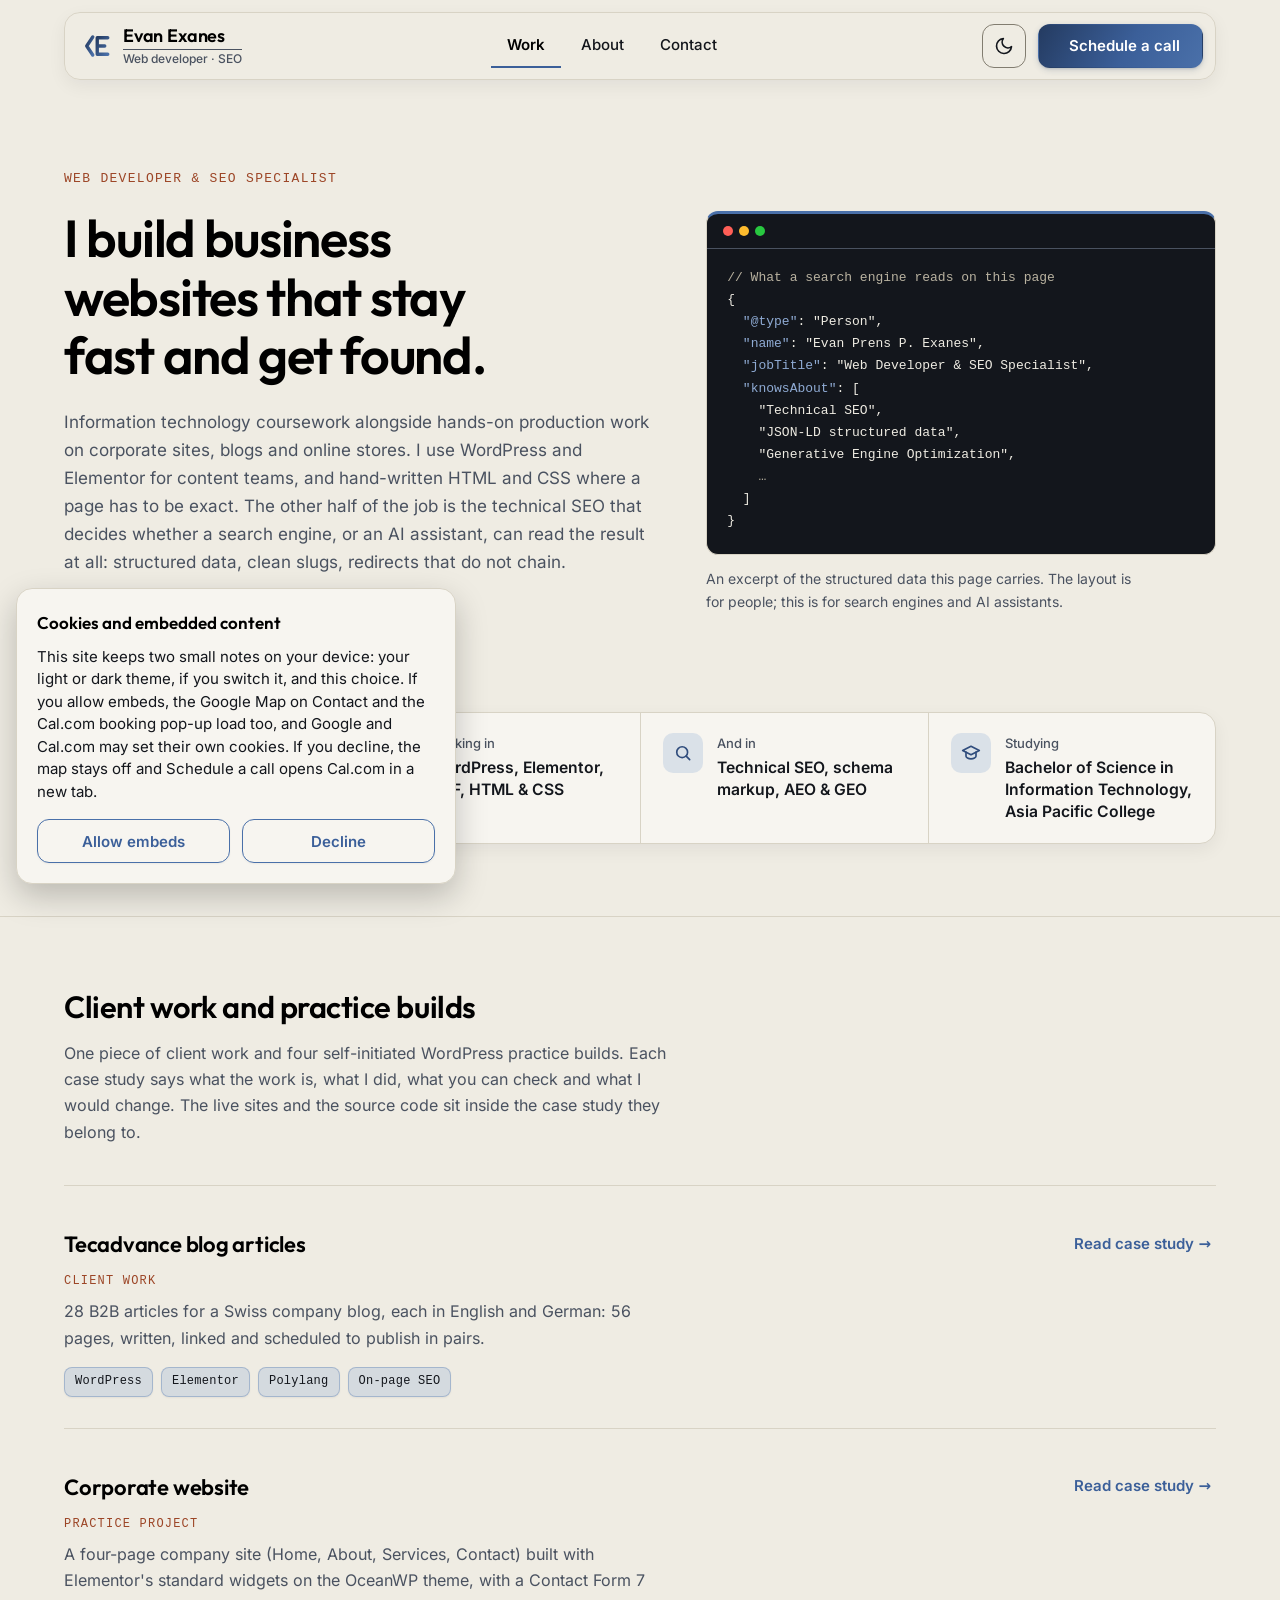
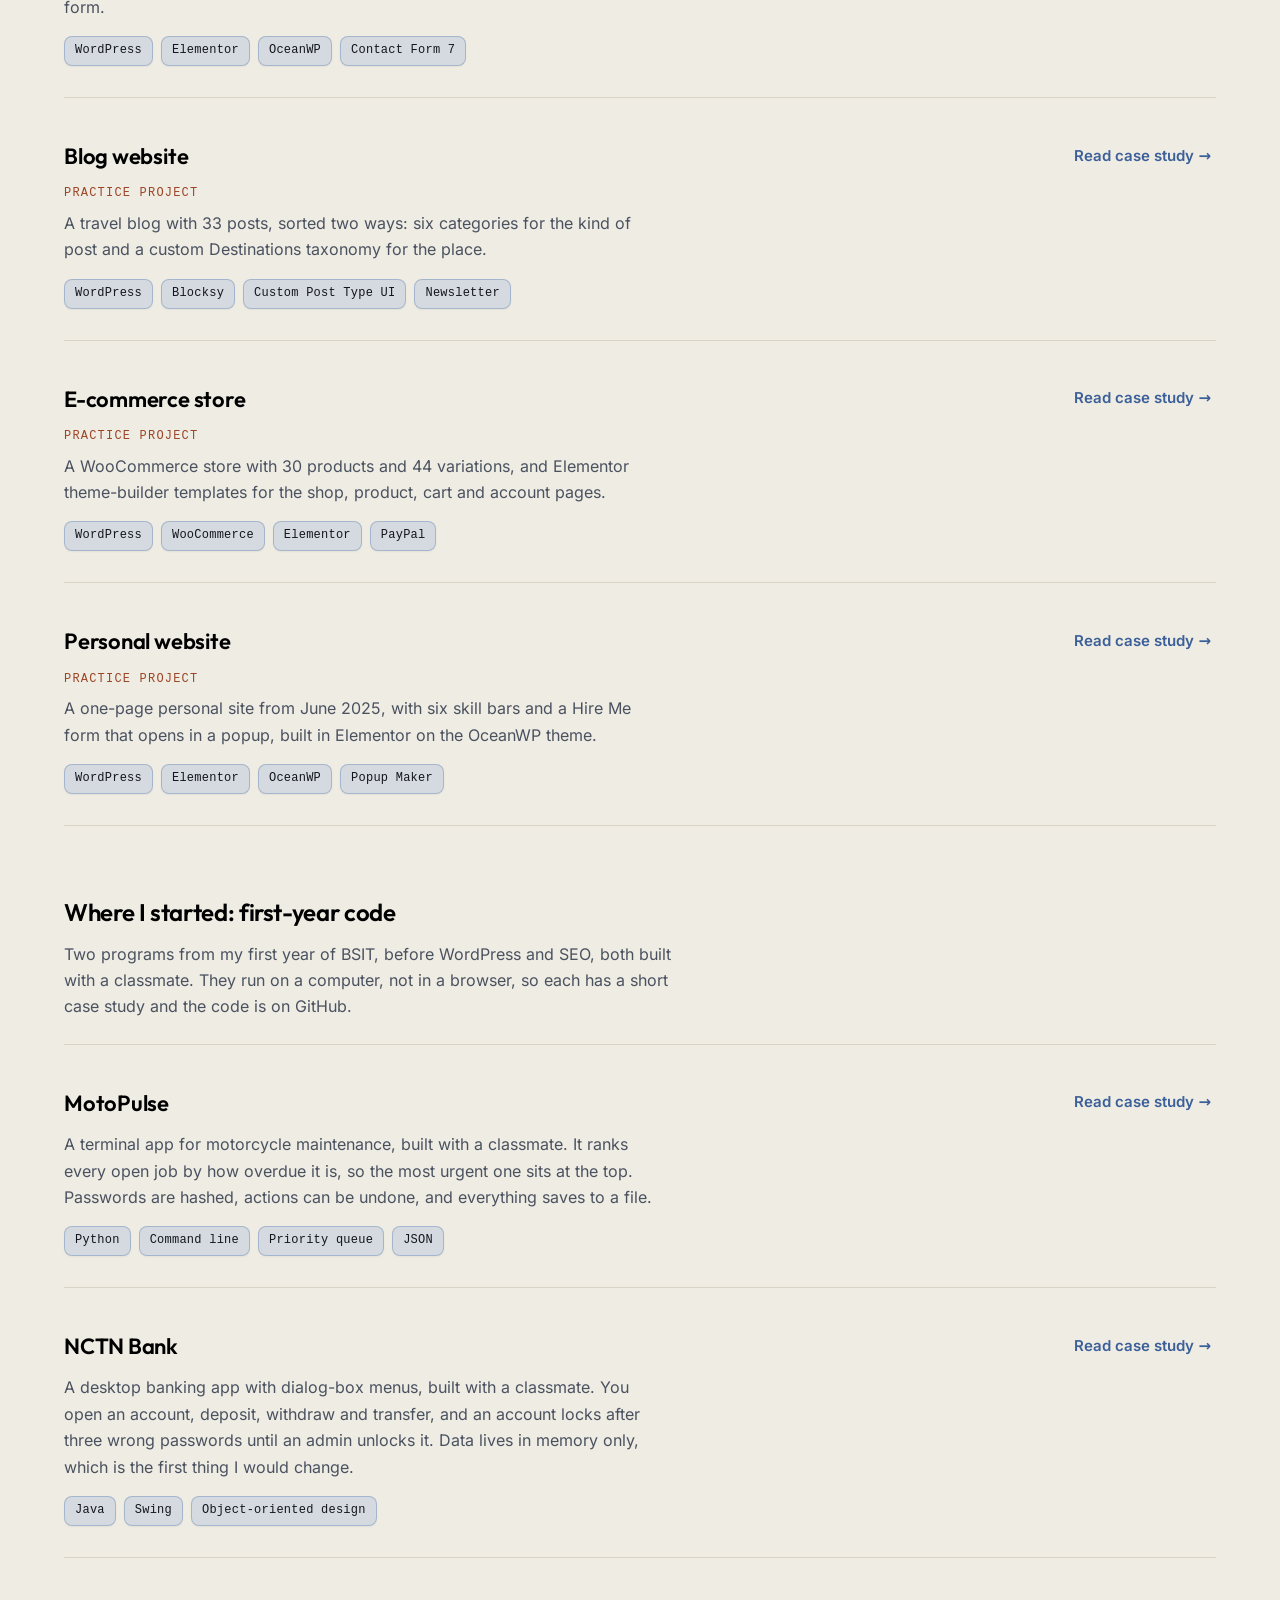
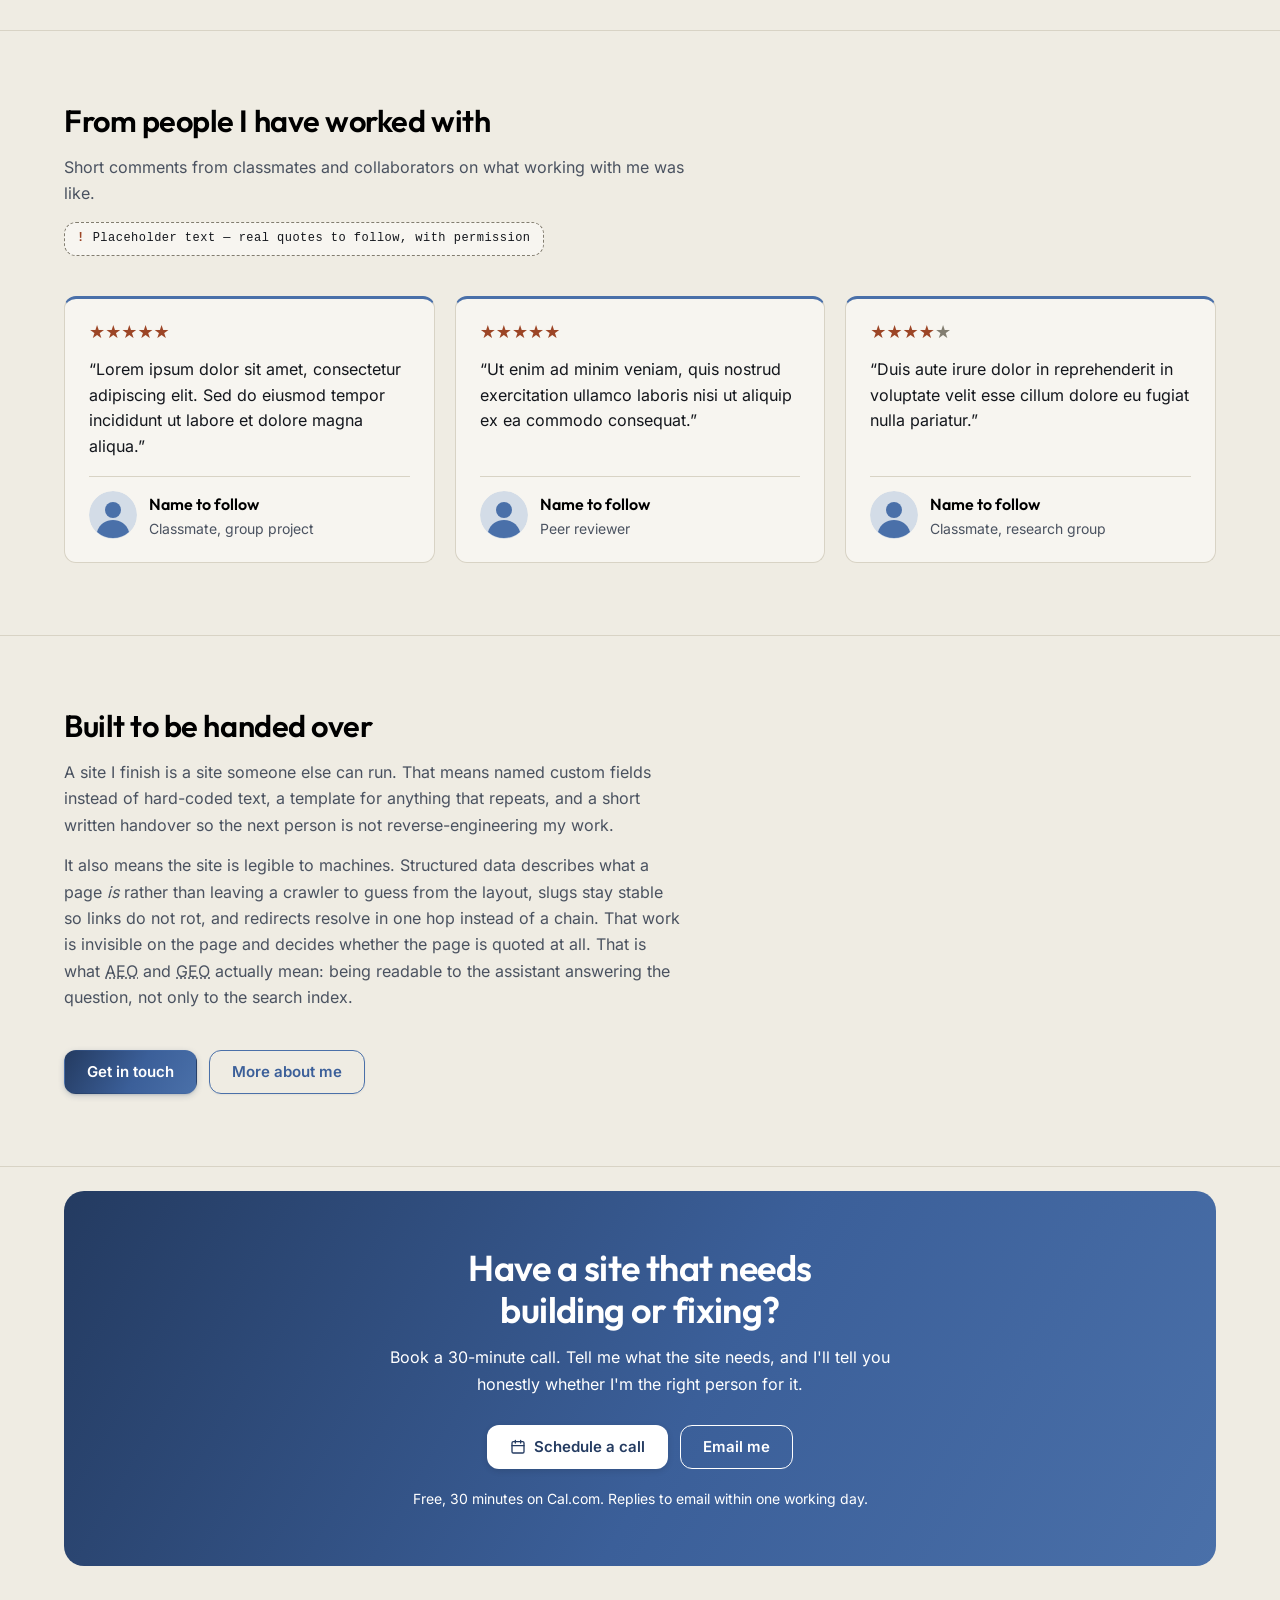
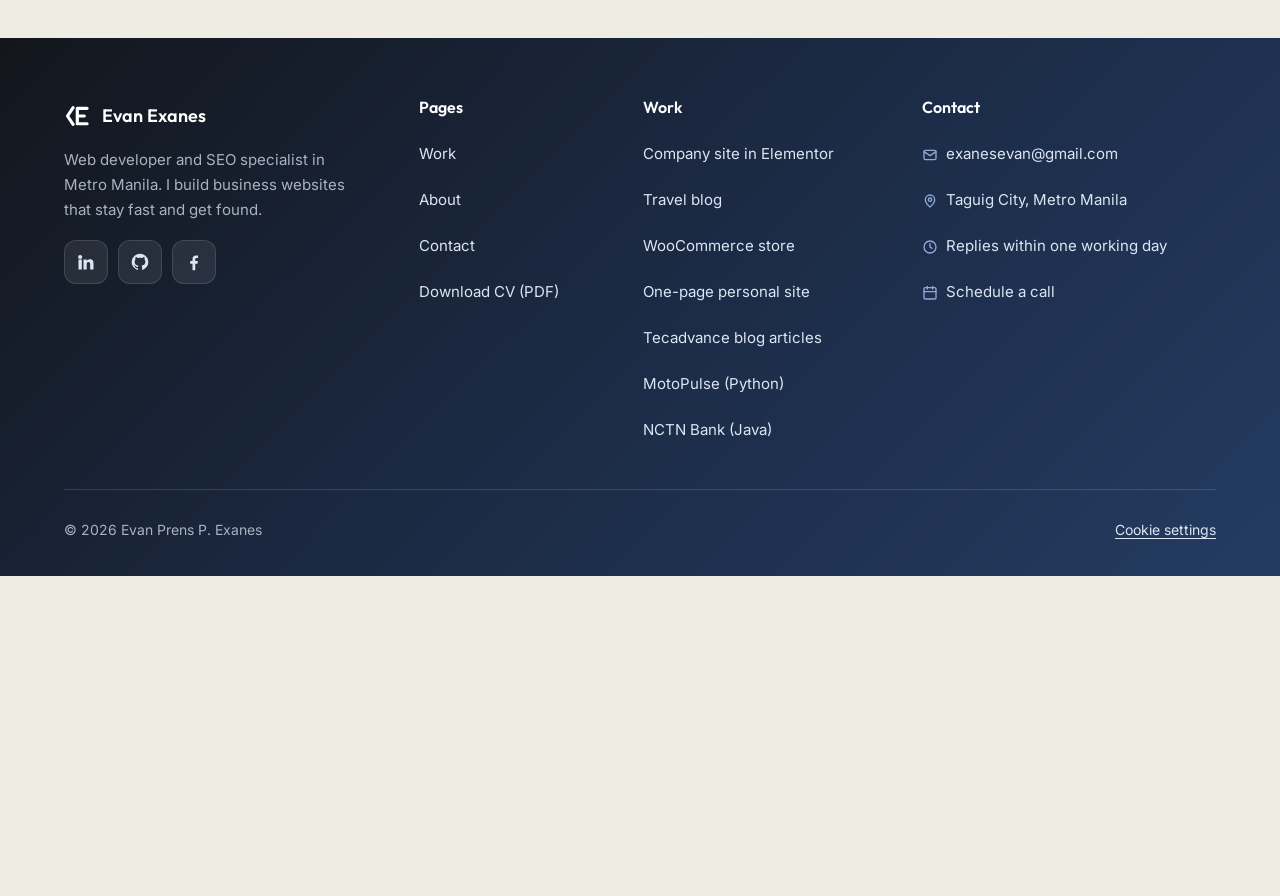
==== index.html @ bbf860ad "Add MotoPulse and NCTN Bank case studies, back-to-top button, 2-1 phone footer" ====
<!DOCTYPE html>
<html lang="en">
<head>
<meta charset="UTF-8">
<meta name="viewport" content="width=device-width, initial-scale=1.0">
<title>Evan Exanes — Web Developer &amp; SEO Specialist</title>
<meta name="description" content="Portfolio of Evan Prens P. Exanes. Business websites built to load fast, read clearly and keep working after launch — and structured so search engines and AI assistants can read them.">
<link rel="canonical" href="https://evanexanes.github.io/">
<meta property="og:type" content="website">
<meta property="og:site_name" content="Evan Exanes">
<meta property="og:title" content="Evan Exanes — Web Developer &amp; SEO Specialist">
<meta property="og:description" content="Portfolio of Evan Prens P. Exanes. Business websites built to load fast, read clearly and keep working after launch — and structured so search engines and AI assistants can read them.">
<meta property="og:url" content="https://evanexanes.github.io/">
<meta property="og:locale" content="en_PH">
<meta name="twitter:card" content="summary">
<meta name="google-site-verification" content="V8Ij0IRw4OIReeMF7ARoFBfzGRkun07FTJAzCcN3qXA">
<link rel="preload" href="assets/fonts/inter-latin.woff2" as="font" type="font/woff2" crossorigin>
<link rel="preload" href="assets/fonts/outfit-latin.woff2" as="font" type="font/woff2" crossorigin>
<link rel="stylesheet" href="styles.css">
<link rel="icon" href="assets/favicon.svg" type="image/svg+xml">
<!-- Theme before first paint, so a dark-theme visitor never sees a light flash.
     Order: stored choice, then ?theme=dark|light (used to capture frames),
     then the system preference. Storage can throw (private mode) — ignored. -->
<script>
(function () {
  var t = null;
  try { t = localStorage.getItem('theme'); } catch (e) {}
  var q = /[?&]theme=(dark|light)\b/.exec(location.search);
  if (q) { t = q[1]; }
  if (t !== 'dark' && t !== 'light') {
    t = window.matchMedia && matchMedia('(prefers-color-scheme: dark)').matches ? 'dark' : 'light';
  }
  document.documentElement.setAttribute('data-theme', t);
})();
</script>
<script type="application/ld+json">
{
  "@context": "https://schema.org",
  "@type": "WebSite",
  "name": "Evan Exanes",
  "alternateName": "Evan Prens P. Exanes",
  "url": "https://evanexanes.github.io/",
  "publisher": {
    "@id": "https://evanexanes.github.io/#person"
  }
}
</script>
</head>
<body>

<a class="skip-link" href="#main">Skip to main content</a>

<header class="site-header">
  <div class="container header-inner">
    <a class="wordmark" href="index.html" aria-label="Evan Exanes, Web developer · SEO — home">
      <svg class="logo-mark" viewBox="0 0 40 40" aria-hidden="true" focusable="false">
        <defs>
          <linearGradient id="logo-grad-light" x1="0" y1="0" x2="1" y2="1"><stop offset="0" stop-color="#243B61"/><stop offset="1" stop-color="#4A70A9"/></linearGradient>
          <linearGradient id="logo-grad-dark" x1="0" y1="0" x2="1" y2="1"><stop offset="0" stop-color="#8FABD4"/><stop offset="1" stop-color="#DCE6F3"/></linearGradient>
        </defs>
        <path d="M13 8 L5 20 L13 32"/><path d="M19 9h14M19 20h10M19 31h14M19 9v22"/>
      </svg>
      <span class="wordmark-text"><span class="wordmark-name">Evan Exanes</span><span class="wordmark-sub">Web developer · SEO</span></span>
    </a>

    <nav class="site-nav" aria-label="Main">
      <a href="index.html#work" aria-current="page">Work</a>
      <a href="06-about.html">About</a>
      <a href="07-contact.html">Contact</a>
    </nav>

    <div class="header-cta">
      <button class="theme-toggle" type="button" data-theme-toggle aria-pressed="false" aria-label="Dark theme">
        <svg class="icon-moon" viewBox="0 0 24 24" fill="none" stroke="currentColor" stroke-width="2" stroke-linecap="round" stroke-linejoin="round" aria-hidden="true" focusable="false"><path d="M21 12.8A9 9 0 1 1 11.2 3a7 7 0 0 0 9.8 9.8z"/></svg>
        <svg class="icon-sun" viewBox="0 0 24 24" fill="none" stroke="currentColor" stroke-width="2" stroke-linecap="round" stroke-linejoin="round" aria-hidden="true" focusable="false"><circle cx="12" cy="12" r="4"/><path d="M12 2v2M12 20v2M4.9 4.9l1.4 1.4M17.7 17.7l1.4 1.4M2 12h2M20 12h2M4.9 19.1l1.4-1.4M17.7 6.3l1.4-1.4"/></svg>
      </button>
      <a class="btn btn-primary" href="https://cal.com/evan-exanes/30min" target="_blank" rel="noopener noreferrer" data-cal-link="evan-exanes/30min" data-cal-namespace="30min" data-cal-config='{"layout":"month_view"}'><svg viewBox="0 0 24 24" fill="none" stroke="currentColor" stroke-width="2" stroke-linecap="round" stroke-linejoin="round" aria-hidden="true" focusable="false"><rect x="3" y="4" width="18" height="17" rx="2"/><path d="M16 2v4M8 2v4M3 10h18"/></svg>Schedule a call<span class="visually-hidden"> (opens a booking calendar in a pop-up or a new tab)</span></a>
    </div>

    <button class="nav-toggle" id="nav-toggle" type="button" aria-expanded="false" aria-controls="site-drawer" aria-label="Open menu">
      <span class="bar"></span><span class="bar"></span><span class="bar"></span>
    </button>
  </div>
</header>
<div class="drawer-shade" id="drawer-shade" hidden></div>
<div class="site-drawer" id="site-drawer" role="dialog" aria-modal="true" aria-label="Menu" hidden>
  <div class="drawer-top">
    <a class="wordmark drawer-wordmark" href="index.html" aria-label="Evan Exanes, Web developer · SEO — home"><svg class="logo-mark" viewBox="0 0 40 40" aria-hidden="true" focusable="false"><path d="M13 8 L5 20 L13 32"/><path d="M19 9h14M19 20h10M19 31h14M19 9v22"/></svg><span class="wordmark-text"><span class="wordmark-name">Evan Exanes</span><span class="wordmark-sub">Web developer · SEO</span></span></a>
    <button class="drawer-close" type="button" aria-label="Close menu" data-drawer-close><svg viewBox="0 0 24 24" fill="none" stroke="currentColor" stroke-width="2" stroke-linecap="round" aria-hidden="true" focusable="false"><path d="M6 6l12 12M18 6L6 18"/></svg></button>
  </div>
  <nav class="drawer-nav" aria-label="Main">
    <a href="index.html#work" aria-current="page">Work</a>
    <a href="06-about.html">About</a>
    <a href="07-contact.html">Contact</a>
  </nav>
  <div class="drawer-actions">
    <a class="btn btn-light" href="https://cal.com/evan-exanes/30min" target="_blank" rel="noopener noreferrer" data-cal-link="evan-exanes/30min" data-cal-namespace="30min" data-cal-config='{"layout":"month_view"}'><svg viewBox="0 0 24 24" fill="none" stroke="currentColor" stroke-width="2" stroke-linecap="round" stroke-linejoin="round" aria-hidden="true" focusable="false"><rect x="3" y="4" width="18" height="17" rx="2"/><path d="M16 2v4M8 2v4M3 10h18"/></svg>Schedule a call<span class="visually-hidden"> (opens a booking calendar in a pop-up or a new tab)</span></a>
    <a class="btn btn-outline-light" href="assets/Evan_Exanes_CV.pdf" download="Evan_Exanes_CV.pdf"><svg viewBox="0 0 24 24" fill="none" stroke="currentColor" stroke-width="2" stroke-linecap="round" stroke-linejoin="round" aria-hidden="true" focusable="false"><path d="M12 4v11M7 10l5 5 5-5M5 20h14"/></svg>Download CV (PDF)</a>
  </div>
  <button class="drawer-theme" type="button" data-theme-toggle aria-pressed="false"><span>Dark theme</span><span class="drawer-switch" aria-hidden="true"></span></button>
</div>
<!-- /site-drawer -->

<main id="main">

  <section class="hero">
    <div class="container">
      <div class="hero-grid">
      <div class="hero-copy">
      <p class="hero-role">Web developer &amp; SEO specialist</p>

      <!-- IA v2: "Opens with a one-line intro." -->
      <h1 class="hero-intro">I build business websites that stay fast and get found.</h1>

      <p class="hero-support">
        Information technology coursework alongside hands-on production work on corporate
        sites, blogs and online stores. I use WordPress and Elementor for content teams, and
        hand-written HTML and CSS where a page has to be exact. The other half of the job is
        the technical SEO that decides whether a search engine, or an AI assistant, can read
        the result at all: structured data, clean slugs, redirects that do not chain.
      </p>

      <div class="hero-actions">
        <a class="btn btn-primary" href="assets/Evan_Exanes_CV.pdf" download="Evan_Exanes_CV.pdf">Download CV (PDF)</a>
        <a class="btn btn-secondary" href="#work">See the work</a>
      </div>
      </div>

      <!-- Wednesday revision R1: the right half of the hero at 1280 px was empty.
           It now carries the proof of the second half of the one-line intro
           ("and get found"): an excerpt of the Person JSON-LD this page really
           ships, copied from the script block at the foot of this file. Not a
           chart box — it is evidence inside the Home intro, not a new branch. -->
      <figure class="hero-proof">
        <div class="code-window">
          <div class="code-bar" aria-hidden="true"><span></span><span></span><span></span></div>
          <pre><code><span class="c">// What a search engine reads on this page</span>
{
  <span class="k">"@type"</span>: <span class="v">"Person"</span>,
  <span class="k">"name"</span>: <span class="v">"Evan Prens P. Exanes"</span>,
  <span class="k">"jobTitle"</span>: <span class="v">"Web Developer &amp; SEO Specialist"</span>,
  <span class="k">"knowsAbout"</span>: [
    <span class="v">"Technical SEO"</span>,
    <span class="v">"JSON-LD structured data"</span>,
    <span class="v">"Generative Engine Optimization"</span>,
    <span class="c">…</span>
  ]
}</code></pre>
        </div>
        <figcaption>An excerpt of the structured data this page carries. The layout is for people; this is for search engines and AI assistants.</figcaption>
      </figure>
      </div>

      <dl class="hero-meta">
        <div>
          <dt>Based in</dt>
          <dd>Metro Manila, Philippines</dd>
        </div>
        <div>
          <dt>Working in</dt>
          <dd>WordPress, Elementor, ACF, HTML &amp; CSS</dd>
        </div>
        <div>
          <dt>And in</dt>
          <dd>Technical SEO, schema markup, AEO &amp; GEO</dd>
        </div>
        <div>
          <dt>Studying</dt>
          <dd>Bachelor of Science in Information Technology, Asia Pacific College</dd>
        </div>
      </dl>
    </div>
  </section>

  <!-- ==================================================================
       IA v2 — WORK branch. Three case studies, strongest project first.
       Live-site and code links are deliberately NOT on these rows: peer
       revision 2 moved them inside each case study so every project has
       exactly one home.
       ================================================================== -->
  <section class="section" id="work">
    <div class="container">
      <div class="section-head">
        <h2 class="section-title">Client work and practice builds</h2>
        <p class="section-lede">
          One piece of client work and four self-initiated WordPress practice builds. Each
          case study says what the work is, what I did, what you can check and what I would
          change. The live sites and the source code sit inside the case study they belong to.
        </p>
      </div>

      <div class="work-list">

        <article class="work-item">
          <div>
            <h3 class="work-title"><a href="08-case-study-tecadvance-blog.html">Tecadvance blog articles</a></h3>
            <p class="work-tag">Client work</p>
            <p class="work-summary">
              28 B2B articles for a Swiss company blog, each in English and German: 56 pages,
              written, linked and scheduled to publish in pairs.
            </p>
            <ul class="stack">
              <li>WordPress</li><li>Elementor</li><li>Polylang</li><li>On-page SEO</li>
            </ul>
          </div>
          <p class="work-action"><a class="btn btn-ghost" href="08-case-study-tecadvance-blog.html">Read case study →</a></p>
        </article>

        <article class="work-item">
          <div>
            <h3 class="work-title"><a href="02-case-study-corporate.html">Corporate website</a></h3>
            <p class="work-tag">Practice project</p>
            <p class="work-summary">
              A four-page company site (Home, About, Services, Contact) built with
              Elementor's standard widgets on the OceanWP theme, with a Contact Form 7 form.
            </p>
            <ul class="stack">
              <li>WordPress</li><li>Elementor</li><li>OceanWP</li><li>Contact Form 7</li>
            </ul>
          </div>
          <p class="work-action"><a class="btn btn-ghost" href="02-case-study-corporate.html">Read case study →</a></p>
        </article>

        <article class="work-item">
          <div>
            <h3 class="work-title"><a href="03-case-study-blog.html">Blog website</a></h3>
            <p class="work-tag">Practice project</p>
            <p class="work-summary">
              A travel blog with 33 posts, sorted two ways: six categories for the kind of
              post and a custom Destinations taxonomy for the place.
            </p>
            <ul class="stack">
              <li>WordPress</li><li>Blocksy</li><li>Custom Post Type UI</li><li>Newsletter</li>
            </ul>
          </div>
          <p class="work-action"><a class="btn btn-ghost" href="03-case-study-blog.html">Read case study →</a></p>
        </article>

        <article class="work-item">
          <div>
            <h3 class="work-title"><a href="04-case-study-ecommerce.html">E-commerce store</a></h3>
            <p class="work-tag">Practice project</p>
            <p class="work-summary">
              A WooCommerce store with 30 products and 44 variations, and Elementor
              theme-builder templates for the shop, product, cart and account pages.
            </p>
            <ul class="stack">
              <li>WordPress</li><li>WooCommerce</li><li>Elementor</li><li>PayPal</li>
            </ul>
          </div>
          <p class="work-action"><a class="btn btn-ghost" href="04-case-study-ecommerce.html">Read case study →</a></p>
        </article>

        <article class="work-item">
          <div>
            <h3 class="work-title"><a href="05-case-study-personal.html">Personal website</a></h3>
            <p class="work-tag">Practice project</p>
            <p class="work-summary">
              A one-page personal site from June 2025, with six skill bars and a Hire Me form
              that opens in a popup, built in Elementor on the OceanWP theme.
            </p>
            <ul class="stack">
              <li>WordPress</li><li>Elementor</li><li>OceanWP</li><li>Popup Maker</li>
            </ul>
          </div>
          <p class="work-action"><a class="btn btn-ghost" href="05-case-study-personal.html">Read case study →</a></p>
        </article>

      </div>

      <!-- First-year code projects (Python, Java). Still the WORK branch of IA v2: a sub-block,
           not a menu item or a page. Source lives on GitHub; no live demo exists because both
           run in a console or a desktop window. -->
      <div class="section-head work-sub" id="first-year">
        <h3 class="section-title">Where I started: first-year code</h3>
        <p class="section-lede">
          Two programs from my first year of BSIT, before WordPress and SEO, both built with a
          classmate. They run on a computer, not in a browser, so each has a short case study
          and the code is on GitHub.
        </p>
      </div>

      <div class="work-list">

        <article class="work-item">
          <div>
            <h4 class="work-title"><a href="09-case-study-motopulse.html">MotoPulse</a></h4>
            <p class="work-summary work-summary--code">
              A terminal app for motorcycle maintenance, built with a classmate. It ranks every
              open job by how overdue it is, so the most urgent one sits at the top. Passwords
              are hashed, actions can be undone, and everything saves to a file.
            </p>
            <ul class="stack">
              <li>Python</li><li>Command line</li><li>Priority queue</li><li>JSON</li>
            </ul>
          </div>
          <p class="work-action"><a class="btn btn-ghost" href="09-case-study-motopulse.html">Read case study →</a></p>
        </article>

        <article class="work-item">
          <div>
            <h4 class="work-title"><a href="10-case-study-nctn-bank.html">NCTN Bank</a></h4>
            <p class="work-summary work-summary--code">
              A desktop banking app with dialog-box menus, built with a classmate. You open an
              account, deposit, withdraw and transfer, and an account locks after three wrong
              passwords until an admin unlocks it. Data lives in memory only, which is the first
              thing I would change.
            </p>
            <ul class="stack">
              <li>Java</li><li>Swing</li><li>Object-oriented design</li>
            </ul>
          </div>
          <p class="work-action"><a class="btn btn-ghost" href="10-case-study-nctn-bank.html">Read case study →</a></p>
        </article>

      </div>
    </div>
  </section>

  <!-- "What people say": three placeholder cards (lorem ipsum, labelled on the page).
       A section of Home, not a fourth branch: IA v2 still has three menu items at depth 2.
       No Review or AggregateRating JSON-LD: there is no rating to claim.
       Photos: swap each .quote-avatar src (and give it a real alt) when permissioned
       photos arrive. -->
  <section class="section" id="testimonials" aria-labelledby="testimonials-title">
    <div class="container">
      <div class="section-head">
        <h2 class="section-title" id="testimonials-title">From people I have worked with</h2>
        <p class="section-lede">
          Short comments from classmates and collaborators on what working with me was like.
        </p>
        <p class="placeholder-note">Placeholder text — real quotes to follow, with permission</p>
      </div>

      <div class="quote-grid">
        <figure class="quote-card">
          <p class="stars" role="img" aria-label="Rated 5 out of 5"><span aria-hidden="true">★★★★★</span></p>
          <blockquote>
            <p>Lorem ipsum dolor sit amet, consectetur adipiscing elit. Sed do eiusmod tempor incididunt ut labore et dolore magna aliqua.</p>
          </blockquote>
          <figcaption>
            <img class="quote-avatar" src="assets/avatar-placeholder.svg" alt="" width="48" height="48">
            <span class="quote-who">
              <span class="quote-name">Name to follow</span>
              <span class="quote-role">Classmate, group project</span>
            </span>
          </figcaption>
        </figure>

        <figure class="quote-card">
          <p class="stars" role="img" aria-label="Rated 5 out of 5"><span aria-hidden="true">★★★★★</span></p>
          <blockquote>
            <p>Ut enim ad minim veniam, quis nostrud exercitation ullamco laboris nisi ut aliquip ex ea commodo consequat.</p>
          </blockquote>
          <figcaption>
            <img class="quote-avatar" src="assets/avatar-placeholder.svg" alt="" width="48" height="48">
            <span class="quote-who">
              <span class="quote-name">Name to follow</span>
              <span class="quote-role">Peer reviewer</span>
            </span>
          </figcaption>
        </figure>

        <figure class="quote-card">
          <p class="stars" role="img" aria-label="Rated 4 out of 5"><span aria-hidden="true">★★★★<span class="off">★</span></span></p>
          <blockquote>
            <p>Duis aute irure dolor in reprehenderit in voluptate velit esse cillum dolore eu fugiat nulla pariatur.</p>
          </blockquote>
          <figcaption>
            <img class="quote-avatar" src="assets/avatar-placeholder.svg" alt="" width="48" height="48">
            <span class="quote-who">
              <span class="quote-name">Name to follow</span>
              <span class="quote-role">Classmate, research group</span>
            </span>
          </figcaption>
        </figure>
      </div>
    </div>
  </section>

  <section class="section">
    <div class="container">
      <div class="section-head">
        <h2 class="section-title">Built to be handed over</h2>
        <p class="section-lede">
          A site I finish is a site someone else can run. That means named custom fields
          instead of hard-coded text, a template for anything that repeats, and a short
          written handover so the next person is not reverse-engineering my work.
        </p>
        <p class="section-lede">
          It also means the site is legible to machines. Structured data describes what a page
          <em>is</em> rather than leaving a crawler to guess from the layout, slugs stay stable
          so links do not rot, and redirects resolve in one hop instead of a chain. That work is
          invisible on the page and decides whether the page is quoted at all. That is what
          <abbr title="Answer Engine Optimization">AEO</abbr> and
          <abbr title="Generative Engine Optimization">GEO</abbr> actually mean: being readable
          to the assistant answering the question, not only to the search index.
        </p>
      </div>
      <p class="hero-actions">
        <a class="btn btn-primary" href="07-contact.html">Get in touch</a>
        <a class="btn btn-secondary" href="06-about.html">More about me</a>
      </p>
    </div>
  </section>


  <section class="closing-cta" aria-labelledby="closing-cta-title">
    <div class="container">
      <div class="cta-card">
        <h2 class="cta-title" id="closing-cta-title">Have a site that needs building or fixing?</h2>
        <p class="cta-body">Book a 30-minute call. Tell me what the site needs, and I'll tell you honestly whether I'm the right person for it.</p>
        <div class="cta-actions">
          <a class="btn btn-light" href="https://cal.com/evan-exanes/30min" target="_blank" rel="noopener noreferrer" data-cal-link="evan-exanes/30min" data-cal-namespace="30min" data-cal-config='{"layout":"month_view"}'><svg viewBox="0 0 24 24" fill="none" stroke="currentColor" stroke-width="2" stroke-linecap="round" stroke-linejoin="round" aria-hidden="true" focusable="false"><rect x="3" y="4" width="18" height="17" rx="2"/><path d="M16 2v4M8 2v4M3 10h18"/></svg>Schedule a call<span class="visually-hidden"> (opens a booking calendar in a pop-up or a new tab)</span></a>
          <a class="btn btn-outline-light" href="mailto:exanesevan@gmail.com">Email me</a>
        </div>
        <p class="cta-fine">Free, 30 minutes on Cal.com. Replies to email within one working day.</p>
      </div>
    </div>
  </section>

</main>

<footer class="site-footer">
  <div class="container">
    <div class="footer-columns">
      <div class="footer-about">
        <a class="footer-brand" href="index.html" aria-label="Evan Exanes — home">
          <svg class="logo-mark" viewBox="0 0 40 40" aria-hidden="true" focusable="false"><path d="M13 8 L5 20 L13 32"/><path d="M19 9h14M19 20h10M19 31h14M19 9v22"/></svg>
          <span>Evan Exanes</span>
        </a>
        <p class="footer-blurb">Web developer and SEO specialist in Metro Manila. I build business websites that stay fast and get found.</p>
        <ul class="social-list" aria-label="Social profiles">
          <li><a class="social-link" href="https://www.linkedin.com/in/evan-prens-exanes-409434378/" target="_blank" rel="noopener noreferrer" aria-label="LinkedIn (opens in a new tab)" title="LinkedIn"><svg viewBox="0 0 24 24" aria-hidden="true" focusable="false"><path fill="currentColor" d="M4.98 3.5a2.5 2.5 0 1 1 0 5 2.5 2.5 0 0 1 0-5zM3 9h4v12H3zM9 9h3.8v1.7h.05c.53-1 1.83-2.05 3.77-2.05C20.6 8.65 21 11.2 21 14.5V21h-4v-5.8c0-1.4 0-3.2-1.95-3.2S12.8 13.5 12.8 15.1V21H9z"/></svg></a></li>
          <li><a class="social-link" href="https://github.com/evanexanes" target="_blank" rel="noopener noreferrer" aria-label="GitHub (opens in a new tab)" title="GitHub"><svg viewBox="0 0 24 24" aria-hidden="true" focusable="false"><path fill="currentColor" d="M12 2a10 10 0 0 0-3.16 19.49c.5.09.68-.22.68-.48v-1.7c-2.78.6-3.37-1.34-3.37-1.34-.45-1.16-1.1-1.47-1.1-1.47-.9-.62.07-.6.07-.6 1 .07 1.53 1.03 1.53 1.03.89 1.53 2.34 1.09 2.91.83.09-.65.35-1.09.63-1.34-2.22-.25-4.56-1.11-4.56-4.94 0-1.09.39-1.98 1.03-2.68-.1-.25-.45-1.27.1-2.64 0 0 .84-.27 2.75 1.02a9.5 9.5 0 0 1 5 0c1.91-1.29 2.75-1.02 2.75-1.02.55 1.37.2 2.39.1 2.64.64.7 1.03 1.59 1.03 2.68 0 3.84-2.34 4.69-4.57 4.93.36.31.68.92.68 1.85v2.74c0 .27.18.58.69.48A10 10 0 0 0 12 2z"/></svg></a></li>
          <li><a class="social-link" href="https://www.facebook.com/eekswiii" target="_blank" rel="noopener noreferrer" aria-label="Facebook (opens in a new tab)" title="Facebook"><svg viewBox="0 0 24 24" aria-hidden="true" focusable="false"><path fill="currentColor" d="M13.5 22v-8h2.7l.4-3.2h-3.1V8.8c0-.9.3-1.5 1.6-1.5h1.7V4.4c-.3 0-1.3-.1-2.5-.1-2.5 0-4.1 1.5-4.1 4.2v2.3H7.4V14h2.8v8z"/></svg></a></li>
        </ul>
      </div>
      <nav class="footer-nav-lists" aria-label="Footer">
        <div>
          <h2 class="footer-heading">Pages</h2>
          <ul class="footer-links">
            <li><a href="index.html#work">Work</a></li>
            <li><a href="06-about.html">About</a></li>
            <li><a href="07-contact.html">Contact</a></li>
            <li><a href="assets/Evan_Exanes_CV.pdf" download="Evan_Exanes_CV.pdf">Download CV (PDF)</a></li>
          </ul>
        </div>
        <div>
          <h2 class="footer-heading">Work</h2>
          <ul class="footer-links" data-footer-work>
            <li><a href="02-case-study-corporate.html">Company site in Elementor</a></li>
            <li><a href="03-case-study-blog.html">Travel blog</a></li>
            <li><a href="04-case-study-ecommerce.html">WooCommerce store</a></li>
            <li><a href="05-case-study-personal.html">One-page personal site</a></li>
            <li><a href="08-case-study-tecadvance-blog.html">Tecadvance blog articles</a></li>
            <li><a href="09-case-study-motopulse.html">MotoPulse (Python)</a></li>
            <li><a href="10-case-study-nctn-bank.html">NCTN Bank (Java)</a></li>
          </ul>
        </div>
      </nav>
      <div>
        <h2 class="footer-heading">Contact</h2>
        <ul class="footer-links footer-contact">
          <li><a href="mailto:exanesevan@gmail.com"><svg viewBox="0 0 24 24" fill="none" stroke="currentColor" stroke-width="2" stroke-linecap="round" stroke-linejoin="round" aria-hidden="true" focusable="false"><rect x="3" y="5" width="18" height="14" rx="2"/><path d="M3 7l9 6 9-6"/></svg>exanesevan@gmail.com</a></li>
          <li><svg viewBox="0 0 24 24" fill="none" stroke="currentColor" stroke-width="2" stroke-linecap="round" stroke-linejoin="round" aria-hidden="true" focusable="false"><path d="M12 21s-7-6.2-7-11a7 7 0 0 1 14 0c0 4.8-7 11-7 11z"/><circle cx="12" cy="10" r="2.5"/></svg>Taguig City, Metro Manila</li>
          <li><svg viewBox="0 0 24 24" fill="none" stroke="currentColor" stroke-width="2" stroke-linecap="round" stroke-linejoin="round" aria-hidden="true" focusable="false"><circle cx="12" cy="12" r="9"/><path d="M12 7v5l3 2"/></svg>Replies within one working day</li>
          <li><a href="https://cal.com/evan-exanes/30min" target="_blank" rel="noopener noreferrer" data-cal-link="evan-exanes/30min" data-cal-namespace="30min" data-cal-config='{"layout":"month_view"}'><svg viewBox="0 0 24 24" fill="none" stroke="currentColor" stroke-width="2" stroke-linecap="round" stroke-linejoin="round" aria-hidden="true" focusable="false"><rect x="3" y="4" width="18" height="17" rx="2"/><path d="M16 2v4M8 2v4M3 10h18"/></svg>Schedule a call<span class="visually-hidden"> (opens a booking calendar in a pop-up or a new tab)</span></a></li>
        </ul>
      </div>
    </div>
    <div class="footer-bottom">
      <p class="footer-note">© 2026 Evan Prens P. Exanes</p>
      <button type="button" class="footer-consent" data-consent-open hidden>Cookie settings</button>
      <a class="footer-top" href="#main">Back to top <span aria-hidden="true">↑</span></a>
    </div>
  </div>
</footer>

<script src="script.js"></script>
<!-- Person JSON-LD. Every value here is stated somewhere in the rendered pages;
     the profile URLs are read out of 07-contact.html rather than retyped. Structured
     data that contradicts the visible page is worse than none. -->
<script type="application/ld+json">
{
  "@context": "https://schema.org",
  "@type": "Person",
  "@id": "https://evanexanes.github.io/#person",
  "url": "https://evanexanes.github.io/",
  "name": "Evan Prens P. Exanes",
  "alternateName": "Evan Exanes",
  "jobTitle": "Web Developer & SEO Specialist",
  "email": "mailto:exanesevan@gmail.com",
  "address": {
    "@type": "PostalAddress",
    "addressLocality": "Metro Manila",
    "addressCountry": "PH"
  },
  "alumniOf": [
    {
      "@type": "CollegeOrUniversity",
      "name": "Asia Pacific College"
    },
    {
      "@type": "HighSchool",
      "name": "Monlimar Development Academy Inc."
    }
  ],
  "knowsAbout": [
    "WordPress",
    "Elementor",
    "Advanced Custom Fields",
    "HTML",
    "CSS",
    "Technical SEO",
    "Schema markup",
    "JSON-LD structured data",
    "Answer Engine Optimization",
    "Generative Engine Optimization",
    "Web accessibility (WCAG AA)",
    "Information architecture"
  ],
  "sameAs": [
    "https://www.linkedin.com/in/evan-prens-exanes-409434378/",
    "https://github.com/evanexanes",
    "https://www.facebook.com/eekswiii"
  ]
}
</script>

</body>
</html>
---- styles.css ----
/* ==========================================================================
   evanexanes.com — Final Prototype (2026-09-28)
   USERDES (IT-252) · Front-end built from IA chart v2 (peer-tested 2026-09-14)

   Palette tokens are the WCAG-AA verified set from the USERDES Mastery
   Reference. Contrast ratios below are against Bone (#EFECE3).
   The dark theme (2026-09-28) remaps the SAME tokens under
   :root[data-theme="dark"] — the brand denim #4A70A9 is unchanged in both.
   ========================================================================== */

/* Fonts are served from this site (assets/fonts), so a visit never contacts Google. Both files are
   variable fonts: one file per script subset covers every weight the pages use. */
@font-face {
  font-family: 'Inter'; font-style: normal; font-weight: 400 600; font-display: swap;
  src: url(assets/fonts/inter-latin-ext.woff2) format('woff2');
  unicode-range: U+0100-02BA, U+02BD-02C5, U+02C7-02CC, U+02CE-02D7, U+02DD-02FF, U+0304, U+0308, U+0329, U+1D00-1DBF, U+1E00-1E9F, U+1EF2-1EFF, U+2020, U+20A0-20AB, U+20AD-20C0, U+2113, U+2C60-2C7F, U+A720-A7FF;
}
@font-face {
  font-family: 'Inter'; font-style: normal; font-weight: 400 600; font-display: swap;
  src: url(assets/fonts/inter-latin.woff2) format('woff2');
  unicode-range: U+0000-00FF, U+0131, U+0152-0153, U+02BB-02BC, U+02C6, U+02DA, U+02DC, U+0304, U+0308, U+0329, U+2000-206F, U+20AC, U+2122, U+2191, U+2193, U+2212, U+2215, U+FEFF, U+FFFD;
}
@font-face {
  font-family: 'Outfit'; font-style: normal; font-weight: 400 700; font-display: swap;
  src: url(assets/fonts/outfit-latin-ext.woff2) format('woff2');
  unicode-range: U+0100-02BA, U+02BD-02C5, U+02C7-02CC, U+02CE-02D7, U+02DD-02FF, U+0304, U+0308, U+0329, U+1D00-1DBF, U+1E00-1E9F, U+1EF2-1EFF, U+2020, U+20A0-20AB, U+20AD-20C0, U+2113, U+2C60-2C7F, U+A720-A7FF;
}
@font-face {
  font-family: 'Outfit'; font-style: normal; font-weight: 400 700; font-display: swap;
  src: url(assets/fonts/outfit-latin.woff2) format('woff2');
  unicode-range: U+0000-00FF, U+0131, U+0152-0153, U+02BB-02BC, U+02C6, U+02DA, U+02DC, U+0304, U+0308, U+0329, U+2000-206F, U+20AC, U+2122, U+2191, U+2193, U+2212, U+2215, U+FEFF, U+FFFD;
}


:root {
  /* --- Surfaces --- */
  --bone:        #EFECE3;   /* page canvas                                   */
  --card:        #F7F5F0;   /* raised surface                                */
  --rule:        #D8D3C5;   /* decorative hairlines between sections.        */
                            /* Exempt from WCAG 1.4.11 — they carry no        */
                            /* information and identify no control.           */
  --rule-strong: #B9B2A0;   /* emphasised decorative borders                 */
  --border-ui:   #827D70;   /* BOUNDARIES OF CONTROLS — inputs, secondary    */
                            /* buttons, the menu toggle. WCAG 1.4.11 requires */
                            /* 3:1 here: 3.47:1 on bone, 3.77:1 on card.     */

  /* --- Ink --- */
  --black:       #000000;   /* display headings, wordmark   17.78:1  AAA     */
  --ink:         #13161C;   /* body text                    15.34:1  AAA     */
  --slate:       #4A5260;   /* captions, metadata            6.67:1  AAA     */

  /* --- Accents --- */
  --denim-brand: #4A70A9;   /* THE BRAND DENIM. 4.25:1 on bone — legal for  */
                            /* large/display type, fills, borders and focus  */
                            /* rings (all need 3:1). NEVER body text.        */
  --denim:       #3B5F99;   /* the same denim darkened one step, so it can   */
                            /* carry text. Links, small copy.  5.42:1  AA    */
  --denim-dark:  #2F4C7C;   /* link hover                                    */
  --clay:        #9C4526;   /* trust signals, evidence       5.40:1  AA      */

  /* The five-colour Brand Identity System declared by every shipped USERDES
     artifact is #EFECE3 / #8FABD4 / #4A70A9 / #000000 / #FFFFFF. All five are
     live here: bone is the canvas, black the display ink, soft-blue the chip
     fill, denim-brand the structural blue, white the print ground.
     --emerald and --crimson are the affirmative and negative halves of the
     status pair, both in use on the contact form. */
  --emerald:     #2F6B4F;   /* affirmative states            5.33:1  AA      */
  --crimson:     #A32E2E;   /* negative states, invalid input 5.95:1 AA      */
  --soft-blue:   #8FABD4;   /* FILLS ONLY — 1.99:1, never text               */
  --paper:       #FFFFFF;   /* print surface — the brand white               */

  /* --- Theme-dependent surfaces (added with the dark theme) ---
     These were raw values or borrowed tokens before; they need their own
     names because they do NOT simply invert. The code window stays dark in
     both themes. */
  --header-bg:    rgba(239, 236, 227, 0.92);
  --code-bg:      #13161C;
  --code-fg:      #EFECE3;  /* 15.34:1 on code-bg                          */
  --code-key:     #8FABD4;  /*  7.72:1                                     */
  --code-comment: #B9B2A0;  /*  8.57:1                                     */
  --code-chrome:  #4A5260;  /* window-bar dots and divider (decorative)   */

  /* --- Type --- */
  --font-display: 'Outfit', ui-sans-serif, system-ui, -apple-system, 'Segoe UI', sans-serif;
  --font-body:    'Inter', ui-sans-serif, system-ui, -apple-system, 'Segoe UI', sans-serif;
  --font-mono:    ui-monospace, 'SF Mono', 'Cascadia Mono', 'Roboto Mono', Menlo, monospace;

  /* --- Rhythm --- */
  --gutter: 24px;
  --maxw: 1200px;
  --tap: 44px;              /* WCAG 2.1 minimum touch target                 */
  --radius: 12px;           /* buttons, inputs, icon buttons (was 2px)      */
  --radius-sm: 8px;         /* tags, chips, tooltips                        */
  --radius-lg: 16px;        /* cards, header, map, footer card              */

  --t-fast: 0.15s ease;

  /* --- Brand & interaction pass (2026-09-29) ---
     Denim depth: navy -> brand denim. White text passes AA on every stop
     (#243B61 11.21, #3B5F99 6.40, #4A70A9 5.02). Elements using a gradient also
     set background-color to the LIGHTEST stop, which is what capture.py audits. */
  --grad-brand:  linear-gradient(120deg, #243B61 0%, #3B5F99 55%, #4A70A9 100%);
  --grad-footer: linear-gradient(135deg, #13161C 0%, #1C2C48 55%, #243B61 100%);
  --shadow-xs:    0 1px 2px rgba(19, 22, 28, 0.05);
  --shadow-sm:    0 1px 3px rgba(19, 22, 28, 0.08), 0 1px 2px rgba(19, 22, 28, 0.04);
  --shadow-float: 0 6px 18px rgba(19, 22, 28, 0.06);
  --shadow-lift:  0 10px 24px rgba(19, 22, 28, 0.12);
  /* Motion: exit ~65% of enter, so hovering off feels responsive. */
  --ease-out: cubic-bezier(0.2, 0.7, 0.2, 1);
  --t-enter: 200ms var(--ease-out);
  --t-exit:  130ms ease;
}

/* ------------------------------------------------------------- dark theme */
/* Same token names, new values. Ratios are against the dark canvas #12151B;
   every text pair also clears its bar on the dark card #1A1F28.
   The attribute is set before first paint by the inline script in <head>
   (stored choice → ?theme= → system preference), so there is no flash.
   Screen only: print always uses the light tokens. */
@media screen {
  :root[data-theme="dark"] {
    color-scheme: dark;       /* native scrollbars and form controls follow */

    --bone:        #12151B;   /* page canvas                                */
    --card:        #1A1F28;   /* raised surface                             */
    --rule:        #2A303B;   /* decorative hairlines (exempt, 1.4.11)      */
    --rule-strong: #3D4555;   /* emphasised decorative borders              */
    --border-ui:   #7A8496;   /* control boundaries      4.85:1 (card 4.38) */

    --black:       #FFFFFF;   /* display headings        18.28:1  AAA       */
    --ink:         #EFECE3;   /* body text — the brand bone  15.47:1  AAA   */
    --slate:       #A9B2C0;   /* captions, metadata       8.54:1  AAA       */

    /* --denim-brand stays #4A70A9: 3.64:1 here, 3.29:1 on card — still
       legal for fills, borders and focus rings (3:1). Still never text. */
    --denim:       #8FABD4;   /* links — the brand soft-blue  7.79:1  AAA   */
    --denim-dark:  #B4C8E6;   /* link hover              10.75:1  AAA       */
    --clay:        #E0906B;   /* trust signals, evidence  7.29:1  AAA       */
    --emerald:     #5FBF92;   /* affirmative states       8.14:1  AAA       */
    --crimson:     #F08A8A;   /* negative states          7.58:1  AAA       */

    --header-bg:    rgba(18, 21, 27, 0.92);
    --shadow-xs:    0 1px 2px rgba(0, 0, 0, 0.35);
    --shadow-sm:    0 1px 3px rgba(0, 0, 0, 0.40), 0 1px 2px rgba(0, 0, 0, 0.30);
    --shadow-float: 0 6px 18px rgba(0, 0, 0, 0.30);
    --shadow-lift:  0 10px 24px rgba(0, 0, 0, 0.35);
    --code-bg:      #0B0D11;
    --code-comment: #9AA3B2;  /* 7.64:1 on #0B0D11                          */
  }
}

*, *::before, *::after { box-sizing: border-box; margin: 0; padding: 0; }

/* scroll-padding-top: in-page anchors (#work, #faq) land below the floating
   header instead of under it (12 px float + 68 px bar + 20 px air). */
html { font-size: 16px; scroll-behavior: smooth; scroll-padding-top: 100px; }

body {
  background: var(--bone);
  color: var(--ink);
  font-family: var(--font-body);
  font-size: 1rem;
  line-height: 1.65;
  -webkit-font-smoothing: antialiased;
  text-rendering: optimizeLegibility;
}

a { color: var(--denim); text-decoration: none; }
a:hover { color: var(--denim-dark); text-decoration: underline; text-underline-offset: 3px; }

/* Focus is never removed — only restyled. */
a:focus-visible,
button:focus-visible,
input:focus-visible,
textarea:focus-visible,
select:focus-visible,
summary:focus-visible {
  outline: 3px solid var(--denim-brand);
  outline-offset: 2px;
  border-radius: var(--radius-sm);
}

img { max-width: 100%; display: block; }

/* --------------------------------------------------------------- utilities */
.container { width: 100%; max-width: var(--maxw); margin-inline: auto; padding-inline: var(--gutter); }

.skip-link {
  position: absolute; left: -9999px; top: 0; z-index: 999;
  background: var(--black); color: var(--bone);
  padding: 14px 20px; font-weight: 600;
}
.skip-link:focus { left: 0; text-decoration: none; }

/* Off-screen text for assistive tech only. Used to announce that a link opens
   in a new tab (WCAG 3.2.5) — the ' \2197' marker in .ext is visual only. */
.visually-hidden {
  position: absolute; width: 1px; height: 1px;
  margin: -1px; padding: 0; border: 0;
  clip-path: inset(50%); overflow: hidden; white-space: nowrap;
}

/* ------------------------------------------------------------------ header */
/* Pass 2 (2026-09-29): the header CTA is Schedule a call; Download CV lives in the Home hero, the drawer, the footer and About. Three menu items only —
   "Proof" was removed by the peer test, and the old Contact header link
   was dropped because Contact is already a menu item. */
/* Floating header (2026-09-29). The sticky element is a transparent strip whose
   12 px top padding is the "float"; the visible bar is .header-inner, inset from
   the container edges with a 16 px radius. Scrolled (JS adds .is-scrolled via an
   IntersectionObserver in script.js), the bar takes the denim gradient: a
   ::before layer fades in over a solid #4A70A9 (the lightest stop, which is what
   the contrast audit measures). */
.site-header {
  position: sticky; top: 0; z-index: 100;
  padding-top: 12px;
  pointer-events: none;       /* the transparent strip and the sides must not swallow clicks... */
}
.header-inner {
  position: relative; isolation: isolate;
  pointer-events: auto;       /* ...only the bar (and its open menu) takes them */
  display: flex; align-items: center; justify-content: space-between;
  gap: 24px; min-height: 68px;
  width: calc(100% - 2 * var(--gutter));
  max-width: calc(var(--maxw) - 2 * var(--gutter));
  padding-inline: 18px 12px;
  background-color: var(--header-bg);
  backdrop-filter: blur(10px);
  border: 1px solid var(--rule);
  border-radius: var(--radius-lg);
  box-shadow: var(--shadow-float);
  transition: background-color var(--t-enter), border-color var(--t-enter), box-shadow var(--t-enter);
}
.header-inner::before {
  content: ''; position: absolute; inset: -1px; z-index: -1;
  border-radius: inherit;
  background-color: #4A70A9; background-image: var(--grad-brand);
  opacity: 0; transition: opacity var(--t-enter);
}

/* Logo: the <E mark + name + subline. The link's accessible name starts with
   the visible name (WCAG 2.5.3); the SVG is decorative. */
.wordmark {
  display: inline-flex; align-items: center; gap: 10px;
  min-height: var(--tap); flex: 0 0 auto;
  color: var(--black);
}
.wordmark:hover { color: var(--black); text-decoration: none; }
.logo-mark {
  width: 30px; height: 30px; flex: none;
  fill: none; stroke: url(#logo-grad-light); stroke-width: 4.5;
  stroke-linecap: round; stroke-linejoin: round;
  transition: transform var(--t-exit);
}
:root[data-theme="dark"] .logo-mark { stroke: url(#logo-grad-dark); }
.wordmark-text { display: flex; flex-direction: column; line-height: 1; }
.wordmark-name {
  font-family: var(--font-display);
  font-size: 1.125rem; font-weight: 600; letter-spacing: -0.01em;
  white-space: nowrap;        /* the name is one unit — never break it */
}
.wordmark-sub {
  margin-top: 4px; padding-top: 3px; border-top: 1px solid currentColor;
  font-family: var(--font-body); font-size: 0.75rem; font-weight: 500;
  letter-spacing: 0; white-space: nowrap;
  color: var(--slate);        /* 6.67:1 light, 8.54:1 dark */
}

.site-nav { display: flex; align-items: center; gap: 4px; }
.site-nav a {
  color: var(--ink);
  font-size: 0.9375rem; font-weight: 500;
  padding: 0 16px;
  min-height: var(--tap);
  display: inline-flex; align-items: center;
  border-bottom: 2px solid transparent;
  transition: border-color var(--t-fast), color var(--t-fast);
}
.site-nav a:hover { color: var(--black); text-decoration: none; border-bottom-color: var(--rule-strong); }
.site-nav a[aria-current] { color: var(--black); font-weight: 600; border-bottom-color: var(--denim); }

.header-cta { display: flex; align-items: center; gap: 12px; }

/* Theme switch. A utility control, not an IA item — the menu is still three
   links. aria-pressed carries the state; the icon shows the theme a press
   will switch TO (moon in light, sun in dark), the same convention as the
   reference theme. 44 x 44 px target. */
.theme-toggle {
  width: var(--tap); height: var(--tap); flex: none;
  display: inline-flex; align-items: center; justify-content: center;
  background: none; color: var(--ink);
  border: 1px solid var(--border-ui); border-radius: var(--radius);
  cursor: pointer;
  transition: background-color var(--t-exit), border-color var(--t-exit), color var(--t-exit);
}
.theme-toggle svg { width: 20px; height: 20px; transition: transform var(--t-exit); }
.theme-toggle .icon-sun { display: none; }
:root[data-theme="dark"] .theme-toggle .icon-sun { display: block; }
:root[data-theme="dark"] .theme-toggle .icon-moon { display: none; }

.nav-toggle {
  display: none; flex: none;              /* never squashed below the 44 px tap size */
  width: var(--tap); height: var(--tap);
  background: none; border: 1px solid var(--border-ui); border-radius: var(--radius);
  cursor: pointer; align-items: center; justify-content: center; flex-direction: column; gap: 5px;
}
.nav-toggle .bar { display: block; width: 20px; height: 2px; background: var(--ink); transition: transform var(--t-fast), opacity var(--t-fast); }
.nav-toggle[aria-expanded="true"] .bar:nth-child(1) { transform: translateY(7px) rotate(45deg); }
.nav-toggle[aria-expanded="true"] .bar:nth-child(2) { opacity: 0; }
.nav-toggle[aria-expanded="true"] .bar:nth-child(3) { transform: translateY(-7px) rotate(-45deg); }

/* Scrolled state — everything on the bar turns white on the gradient. */
.site-header.is-scrolled .header-inner {
  background-color: #4A70A9; border-color: transparent;
  box-shadow: 0 12px 28px rgba(19, 22, 28, 0.25);
}
.site-header.is-scrolled .header-inner::before { opacity: 1; }
.site-header.is-scrolled .wordmark,
.site-header.is-scrolled .wordmark:hover,
.site-header.is-scrolled .wordmark-sub,
.site-header.is-scrolled .site-nav a,
.site-header.is-scrolled .site-nav a:hover,
.site-header.is-scrolled .site-nav a[aria-current],
.site-header.is-scrolled .theme-toggle { color: #FFFFFF; }
.site-header.is-scrolled .logo-mark { stroke: #FFFFFF; }
.site-header.is-scrolled .site-nav a:hover { border-bottom-color: rgba(255, 255, 255, 0.6); }
.site-header.is-scrolled .site-nav a[aria-current] { border-bottom-color: #FFFFFF; }
.site-header.is-scrolled .theme-toggle,
.site-header.is-scrolled .nav-toggle { border-color: rgba(255, 255, 255, 0.7); }
.site-header.is-scrolled .nav-toggle .bar { background: #FFFFFF; }
.site-header.is-scrolled .header-cta .btn-primary { background: #FFFFFF; color: #243B61; box-shadow: none; }
/* Keyboard focus on the gradient: the global ring is #4A70A9, the gradient's own lightest
   stop (1.0:1), so it goes white here (5.02:1), as it does on the footer card. */
.site-header.is-scrolled :focus-visible { outline-color: #FFFFFF; }

/* Pass 2 — at 1024 px and below the bar is the wordmark and the hamburger only; the links, the
   theme switch and Schedule a call move into the drawer. The wordmark text is never hidden:
   with two items in the bar it fits from 320 px (26 px mark + 10 + ~105 px name + 44 px toggle). */
@media (max-width: 1024px) {
  .site-nav, .header-cta { display: none; }
  .nav-toggle { display: flex; margin-left: auto; }
  .header-inner { gap: 12px; }
}

/* Drawer (D12). Fixed panel from the right over a shade. background-color is --grad-footer's
   lightest stop (#243B61), what capture.py audits: white 11.2:1, #8FABD4 4.8:1, #DCE6F3 8.9:1. */
html.drawer-open { overflow: hidden; scrollbar-gutter: stable; }   /* no layout shift with classic scrollbars */
.drawer-shade {
  position: fixed; inset: 0; z-index: 190;
  background: rgba(19, 22, 28, 0.5);
  opacity: 0; transition: opacity var(--t-enter);
}
.drawer-shade.is-open { opacity: 1; }
.site-drawer {
  position: fixed; top: 0; right: 0; bottom: 0; z-index: 200;
  width: min(84vw, 360px);
  display: flex; flex-direction: column; gap: 8px;
  padding: 14px 18px 20px;
  background-color: #243B61; background-image: var(--grad-footer);
  color: #FFFFFF; overflow-y: auto;
  transform: translateX(100%); transition: transform var(--t-enter);
}
.site-drawer.is-open { transform: none; }
.site-drawer[hidden], .drawer-shade[hidden] { display: none; }
.site-drawer :focus-visible { outline-color: #FFFFFF; }
.drawer-top { display: flex; align-items: center; justify-content: space-between; gap: 12px; margin-bottom: 12px; }
.site-drawer .wordmark, .site-drawer .wordmark:hover, .site-drawer .wordmark-sub { color: #FFFFFF; }
.site-drawer .logo-mark, :root[data-theme="dark"] .site-drawer .logo-mark { stroke: #FFFFFF; }
.drawer-close {
  width: var(--tap); height: var(--tap); flex: none;
  display: inline-flex; align-items: center; justify-content: center;
  background: none; color: #FFFFFF; cursor: pointer;
  border: 1px solid rgba(255, 255, 255, 0.55); border-radius: var(--radius);
}
.drawer-close svg { width: 20px; height: 20px; }
.drawer-nav { display: flex; flex-direction: column; }
.drawer-nav a {
  display: flex; align-items: center; min-height: 52px;
  font-family: var(--font-display); font-size: 1.125rem; font-weight: 600; color: #FFFFFF;
  border-bottom: 1px solid rgba(255, 255, 255, 0.12);
  border-left: 2px solid transparent;
}
.drawer-nav a:hover { color: #FFFFFF; text-decoration: none; }
.drawer-nav a[aria-current] { color: #8FABD4; border-left-color: #8FABD4; padding-left: 12px; }
.drawer-actions { display: grid; gap: 10px; margin-top: 20px; }
.drawer-actions .btn { justify-content: center; width: 100%; }
.drawer-actions .btn svg { width: 16px; height: 16px; }
.drawer-theme {
  margin-top: auto; min-height: var(--tap);
  display: flex; align-items: center; justify-content: space-between;
  padding: 14px 0 0; background: none; border: 0; border-top: 1px solid rgba(255, 255, 255, 0.12);
  color: #DCE6F3; font: inherit; font-size: 0.9375rem; cursor: pointer;
}
.drawer-switch {
  position: relative; width: 46px; height: 26px; border-radius: 13px;
  background: rgba(255, 255, 255, 0.22); transition: background-color var(--t-exit);
}
.drawer-switch::after {
  content: ''; position: absolute; left: 3px; top: 3px; width: 20px; height: 20px;
  border-radius: 50%; background: #FFFFFF; transition: transform var(--t-exit);
}
.drawer-theme[aria-pressed="true"] .drawer-switch { background: #4A70A9; }
.drawer-theme[aria-pressed="true"] .drawer-switch::after { transform: translateX(20px); }

@media (hover: hover) {
  .wordmark:hover .logo-mark { transform: translateX(-2px); transition: transform var(--t-enter); }
  .theme-toggle:hover {
    background-color: color-mix(in srgb, var(--soft-blue) 22%, transparent);
    border-color: var(--denim-brand); color: var(--black);
    transition-duration: 200ms; transition-timing-function: var(--ease-out);
  }
  .theme-toggle:hover .icon-moon { transform: rotate(-20deg); transition: transform var(--t-enter); }
  .theme-toggle:hover .icon-sun  { transform: rotate(45deg);  transition: transform var(--t-enter); }
  .site-header.is-scrolled .theme-toggle:hover { background-color: rgba(255, 255, 255, 0.14); border-color: #FFFFFF; color: #FFFFFF; }
}
.theme-toggle:focus-visible { background-color: color-mix(in srgb, var(--soft-blue) 22%, transparent); }

/* ------------------------------------------------------------------ button */
.btn {
  display: inline-flex; align-items: center; justify-content: center; gap: 8px;
  min-height: var(--tap); padding: 0 22px;
  font-family: var(--font-body); font-size: 0.9375rem; font-weight: 600;
  border: 1px solid transparent; border-radius: var(--radius);
  cursor: pointer; white-space: nowrap;
  transition: background-color var(--t-exit), color var(--t-exit), border-color var(--t-exit),
              transform var(--t-exit), box-shadow var(--t-exit);
}
.btn:hover { text-decoration: none; }
.btn:active { transform: translateY(1px); box-shadow: 0 1px 2px rgba(19, 22, 28, 0.1); }
/* Primary: the denim-depth gradient. background-color is the lightest stop
   (#4A70A9, 5.02:1 with white) — what the audit measures. */
.btn-primary {
  background-color: #4A70A9; background-image: var(--grad-brand); color: #FFFFFF;
  box-shadow: 0 2px 6px rgba(36, 59, 97, 0.20), 0 1px 2px rgba(36, 59, 97, 0.12);
}
.btn-primary:hover { color: #FFFFFF; }
.btn-secondary {
  background: transparent; color: var(--denim); border: 1.5px solid var(--denim-brand);
  box-shadow: var(--shadow-xs);
}
.btn-secondary:active { box-shadow: none; }
.btn-secondary:hover {
  background-color: color-mix(in srgb, var(--soft-blue) 18%, transparent);
  color: var(--denim-dark); border-color: var(--denim-dark);
}
.btn-ghost { background: transparent; color: var(--denim); padding: 0 4px; }
.btn-ghost:hover { color: var(--denim-dark); text-decoration: underline; text-underline-offset: 3px; }

/* -------------------------------------------------------------------- hero */
/* IA v2: "Opens with a one-line intro." Built against the persona constraint
   of a 30–60 second first review: who, what, proof and CV above the fold. */
.hero { padding: 88px 0 72px; border-bottom: 1px solid var(--rule); }
.hero-role {
  font-family: var(--font-mono); font-size: 0.8125rem;
  letter-spacing: 0.1em; text-transform: uppercase; color: var(--clay);
  margin-bottom: 20px;
}
.hero-intro {
  font-family: var(--font-display);
  font-size: clamp(2rem, 4.4vw, 3.25rem);
  line-height: 1.12; letter-spacing: -0.025em; font-weight: 600;
  color: var(--black);
  max-width: 20ch;
  text-wrap: balance;
}
.hero-support {
  margin-top: 24px; max-width: 58ch;
  font-size: 1.0625rem; color: var(--slate);
}
.hero-actions { margin-top: 36px; display: flex; flex-wrap: wrap; gap: 12px; }

/* Fact card (D8): one raised card divided into cells, used for the Home facts and each case study's
   Role / Build size / Stack. Icons are CSS masks keyed to cell order, so the <dl> markup is
   unchanged; the tile is the ::before, the glyph the ::after. */
.hero-meta, .case-facts {
  display: grid; grid-template-columns: repeat(4, 1fr);
  margin-top: 56px;
  background: var(--card); border: 1px solid var(--rule);
  border-radius: var(--radius-lg); box-shadow: var(--shadow-float);
}
.case-facts { grid-template-columns: repeat(3, 1fr); margin-top: 32px; }
.hero-meta > div, .case-facts > div {
  position: relative;
  display: grid; grid-template-columns: 40px 1fr; column-gap: 14px; align-content: start;
  padding: 20px 22px; border-left: 1px solid var(--rule);
}
.hero-meta > div:first-child, .case-facts > div:first-child { border-left: 0; }
.hero-meta > div::before, .case-facts > div::before {
  content: ''; grid-row: 1 / span 2; width: 40px; height: 40px;
  border-radius: 10px; background: rgba(143, 171, 212, 0.28);
}
.hero-meta > div::after, .case-facts > div::after {
  content: ''; position: absolute; left: 32px; top: 30px; width: 20px; height: 20px;
  background: var(--denim-dark);
  -webkit-mask: var(--icon) center / contain no-repeat; mask: var(--icon) center / contain no-repeat;
}
.hero-meta dt, .case-facts dt { grid-column: 2; font-size: 0.8125rem; font-weight: 500; color: var(--slate); }
.hero-meta dd, .case-facts dd { grid-column: 2; margin-top: 2px; font-size: 0.98rem; line-height: 1.4; font-weight: 600; color: var(--ink); }
.hero-meta > div:nth-child(1) { --icon: url("data:image/svg+xml,%3Csvg xmlns='http://www.w3.org/2000/svg' viewBox='0 0 24 24' fill='none' stroke='black' stroke-width='2' stroke-linecap='round' stroke-linejoin='round'%3E%3Cpath d='M12 21s-7-6.2-7-11a7 7 0 0 1 14 0c0 4.8-7 11-7 11z'/%3E%3Ccircle cx='12' cy='10' r='2.5'/%3E%3C/svg%3E"); }
.hero-meta > div:nth-child(2) { --icon: url("data:image/svg+xml,%3Csvg xmlns='http://www.w3.org/2000/svg' viewBox='0 0 24 24' fill='none' stroke='black' stroke-width='2' stroke-linecap='round' stroke-linejoin='round'%3E%3Cpath d='M8 7l-5 5 5 5M16 7l5 5-5 5'/%3E%3C/svg%3E"); }
.hero-meta > div:nth-child(3) { --icon: url("data:image/svg+xml,%3Csvg xmlns='http://www.w3.org/2000/svg' viewBox='0 0 24 24' fill='none' stroke='black' stroke-width='2' stroke-linecap='round' stroke-linejoin='round'%3E%3Ccircle cx='11' cy='11' r='6.5'/%3E%3Cpath d='M20 20l-4.2-4.2'/%3E%3C/svg%3E"); }
.hero-meta > div:nth-child(4) { --icon: url("data:image/svg+xml,%3Csvg xmlns='http://www.w3.org/2000/svg' viewBox='0 0 24 24' fill='none' stroke='black' stroke-width='2' stroke-linecap='round' stroke-linejoin='round'%3E%3Cpath d='M2 9l10-5 10 5-10 5z'/%3E%3Cpath d='M6 11v5c0 1.5 2.7 3 6 3s6-1.5 6-3v-5'/%3E%3C/svg%3E"); }
.case-facts > div:nth-child(1) { --icon: url("data:image/svg+xml,%3Csvg xmlns='http://www.w3.org/2000/svg' viewBox='0 0 24 24' fill='none' stroke='black' stroke-width='2' stroke-linecap='round' stroke-linejoin='round'%3E%3Ccircle cx='12' cy='8' r='4'/%3E%3Cpath d='M4 21c0-4 3.6-6.5 8-6.5s8 2.5 8 6.5'/%3E%3C/svg%3E"); }
.case-facts > div:nth-child(2) { --icon: url("data:image/svg+xml,%3Csvg xmlns='http://www.w3.org/2000/svg' viewBox='0 0 24 24' fill='none' stroke='black' stroke-width='2' stroke-linecap='round' stroke-linejoin='round'%3E%3Crect x='3' y='3' width='7' height='7' rx='1.5'/%3E%3Crect x='14' y='3' width='7' height='7' rx='1.5'/%3E%3Crect x='3' y='14' width='7' height='7' rx='1.5'/%3E%3Crect x='14' y='14' width='7' height='7' rx='1.5'/%3E%3C/svg%3E"); }
.case-facts > div:nth-child(3) { --icon: url("data:image/svg+xml,%3Csvg xmlns='http://www.w3.org/2000/svg' viewBox='0 0 24 24' fill='none' stroke='black' stroke-width='2' stroke-linecap='round' stroke-linejoin='round'%3E%3Cpath d='M12 3l9 5-9 5-9-5z'/%3E%3Cpath d='M3 13l9 5 9-5'/%3E%3C/svg%3E"); }

@media (max-width: 1024px) {
  .hero-meta { grid-template-columns: 1fr 1fr; }
  .hero-meta > div:nth-child(3) { border-left: 0; }
  .hero-meta > div:nth-child(n+3) { border-top: 1px solid var(--rule); }
}
@media (max-width: 600px) {
  .hero-meta, .case-facts { grid-template-columns: 1fr; margin-top: 36px; }
  .hero-meta > div, .case-facts > div { border-left: 0; }
  .hero-meta > div + div, .case-facts > div + div { border-top: 1px solid var(--rule); }
}


/* Wednesday revision R1 — the hero's right half carries the proof of
   "and get found": an excerpt of the page's own Person JSON-LD.
   On ink: bone 15.34:1, soft-blue 7.72:1, rule-strong 8.57:1 — all AAA.
   Soft-blue is text here only because the ground is ink, not bone. */
.hero-grid { display: grid; grid-template-columns: minmax(0, 1.15fr) minmax(0, 1fr); gap: 56px; align-items: center; }
.hero-proof { margin: 0; }
.code-window {
  background: var(--code-bg); border-radius: var(--radius);
  border: 1px solid var(--rule);          /* edges it on the dark canvas */
  border-top: 3px solid var(--denim-brand);
  overflow: hidden;
}
.code-bar { display: flex; gap: 6px; padding: 12px 16px; border-bottom: 1px solid var(--code-chrome); }
.code-bar span { width: 10px; height: 10px; border-radius: 50%; background: var(--code-chrome); }
/* macOS window controls — decorative (the bar is aria-hidden), same in both themes. */
.code-bar span:nth-child(1) { background: #FF5F57; }
.code-bar span:nth-child(2) { background: #FEBC2E; }
.code-bar span:nth-child(3) { background: #28C840; }
.code-window pre {
  margin: 0; padding: 18px 20px 22px;
  font-family: var(--font-mono); font-size: 0.8125rem; line-height: 1.7;
  color: var(--code-fg); white-space: pre-wrap; overflow-wrap: anywhere;
}
.code-window .k { color: var(--code-key); }
.code-window .v { color: var(--code-fg); }
.code-window .c { color: var(--code-comment); }
.hero-proof figcaption { margin-top: 12px; font-size: 0.875rem; color: var(--slate); max-width: 48ch; }

/* ----------------------------------------------------------------- section */
.section { padding: 72px 0; border-bottom: 1px solid var(--rule); }
.section:last-of-type { border-bottom: none; }
.section-title {
  font-family: var(--font-display);
  font-size: clamp(1.5rem, 2.4vw, 2rem);
  line-height: 1.2; letter-spacing: -0.015em; font-weight: 600; color: var(--black);
}
.section-lede { margin-top: 14px; max-width: 62ch; color: var(--slate); }
.section-head { margin-bottom: 40px; }

/* ------------------------------------------------------------- work / cards */
/* IA v2, Work branch: three case studies, "strongest project first".
   Live-site and code links are NOT here — after revision 2 of the peer test
   they live only inside each case study. The card links to the case study. */
.work-list { display: grid; gap: 0; border-top: 1px solid var(--rule); }
/* Sub-block under the case studies (first-year code): same rows, smaller lead-in. */
.work-sub { margin-top: 72px; margin-bottom: 24px; }
.work-sub .section-title { font-size: 1.5rem; }

.work-item {
  display: grid; grid-template-columns: 1fr auto;
  gap: 32px; align-items: start;
  position: relative;
  padding: 32px 0;
  border-radius: var(--radius-lg);
  padding-inline: 16px; margin-inline: -16px;   /* 16 = smallest gutter: no overflow at 360 */
  transition: background-color var(--t-exit), box-shadow var(--t-exit), transform var(--t-exit);
}
/* The row is a rounded card on hover/focus, so its divider is drawn inset by that same 16 px:
   a border-bottom would curl up at both ends and run 16 px wider than the list's top rule. */
.work-item::after {
  content: ''; position: absolute; inset-inline: 16px; bottom: 0; height: 1px;
  background: var(--rule); transition: opacity var(--t-exit);
}
.work-item:focus-within { background: var(--card); box-shadow: var(--shadow-lift); }
.work-item:focus-within::after { opacity: 0; }
.work-title {
  font-family: var(--font-display); font-size: 1.375rem; font-weight: 600;
  letter-spacing: -0.01em; color: var(--black); margin-bottom: 2px;
}
/* Padded to a 44 px tap target; the heading margin above is reduced by the
   same amount so the visual rhythm is unchanged. */
.work-title a { color: inherit; display: inline-block; padding: 8px 0; }
.work-title a:hover { color: var(--denim-dark); text-decoration: none; }
.work-summary { color: var(--slate); max-width: 60ch; }
.work-action { display: flex; align-items: center; min-height: var(--tap); padding-top: 4px; }

/* Stack tags — monospace chips, soft-blue fill with ink text (fill-only rule) */
.stack { display: flex; flex-wrap: wrap; gap: 8px; margin-top: 16px; list-style: none; }
.stack li {
  font-family: var(--font-mono); font-size: 0.75rem; letter-spacing: 0.02em;
  color: var(--ink);
  background: rgba(143, 171, 212, 0.28);                          /* fallback */
  background: color-mix(in srgb, var(--soft-blue) 28%, transparent);
  border: 1px solid rgba(74, 112, 169, 0.34);                     /* fallback */
  border-color: color-mix(in srgb, var(--denim-brand) 34%, transparent);
  padding: 4px 10px; border-radius: var(--radius-sm);
  box-shadow: var(--shadow-xs);
  transition: background-color var(--t-exit), border-color var(--t-exit), transform var(--t-exit), box-shadow var(--t-exit);
}

/* ----------------------------------------------------------- quote cards */
/* "What people say": a SECTION of Home, not a menu item (IA v2 keeps three branches).
   Quotes are placeholder text until real, permissioned comments replace them, and the
   section says so on the page. Deliberately NO Review or AggregateRating JSON-LD: there
   is no real rating to claim. */
.placeholder-note {
  display: inline-flex; align-items: center; gap: 8px;
  margin-top: 16px; padding: 6px 12px;
  font-family: var(--font-mono); font-size: 0.75rem; letter-spacing: 0.04em;
  color: var(--ink);
  background: var(--card); border: 1px dashed var(--border-ui); border-radius: var(--radius);
}
.placeholder-note::before { content: '!'; font-weight: 700; color: var(--clay); }

.quote-grid { display: grid; grid-template-columns: repeat(3, 1fr); gap: 20px; }
.quote-card {
  margin: 0;
  background: var(--card); border: 1px solid var(--rule);
  border-top: 3px solid var(--denim-brand); border-radius: var(--radius);
  padding: 24px 24px 22px;
  display: flex; flex-direction: column; gap: 16px;
}
/* Stars use --clay, the token reserved for trust signals. The count is in the accessible
   name, so the glyphs are hidden from screen readers. An unfilled star uses --border-ui. */
.stars { display: flex; gap: 2px; font-size: 1.125rem; line-height: 1; color: var(--clay); }
.stars .off { color: var(--border-ui); }
.quote-card blockquote { color: var(--ink); font-size: 1rem; line-height: 1.6; }
.quote-card blockquote p::before { content: '\201C'; }
.quote-card blockquote p::after  { content: '\201D'; }
.quote-card figcaption {
  margin-top: auto; padding-top: 14px; border-top: 1px solid var(--rule);
  display: flex; align-items: center; gap: 12px;
}
.quote-avatar { width: 48px; height: 48px; border-radius: 50%; flex: none; }
.quote-who { display: flex; flex-direction: column; }
.quote-name { display: block; font-family: var(--font-display); font-weight: 600; color: var(--black); }
.quote-role { display: block; font-size: 0.875rem; color: var(--slate); }
@media (max-width: 700px) { .quote-grid { grid-template-columns: 1fr; } }

/* ------------------------------------------------------------- case study */
.breadcrumb {
  font-family: var(--font-mono); font-size: 0.8125rem; color: var(--slate);
  padding: 8px 0 0; display: flex; flex-wrap: wrap; gap: 0; align-items: center;
}
/* Each crumb is its own target and gets the full 44 x 44 px. The padding
   supplies the spacing the flex gap used to, and the first crumb pulls left
   by its own padding so the row still starts flush with the container. */
.breadcrumb a {
  color: var(--denim);
  display: inline-flex; align-items: center; justify-content: center;
  min-height: var(--tap); min-width: var(--tap);
  padding: 0 9px;
}
.breadcrumb a:first-child { margin-left: -9px; }
.breadcrumb [aria-current="page"] { padding-left: 9px; }
.breadcrumb [aria-current="page"] { color: var(--ink); }

.case-header { padding: 32px 0 56px; border-bottom: 1px solid var(--rule); }
.case-title {
  font-family: var(--font-display);
  font-size: clamp(1.875rem, 3.6vw, 2.75rem);
  line-height: 1.15; letter-spacing: -0.022em; font-weight: 600; color: var(--black);
  max-width: 22ch; text-wrap: balance;
}
.case-lede { margin-top: 20px; max-width: 60ch; font-size: 1.0625rem; color: var(--slate); }

/* D9: the live site and the code sit right under the lede, as a plain button row. */
.case-links { margin-top: 28px; display: flex; flex-wrap: wrap; gap: 12px; }
.case-links .btn svg { width: 16px; height: 16px; flex: none; }


.case-visual { margin: 0 0 48px; }
/* Relationship diagram (D10): nodes -> labelled dashed connector -> hub. Every number in it is one the
   page text already states. The connector label is real text (it names the relationship). */
.case-diagram .cd-grid {
  display: grid; grid-template-columns: minmax(0, 1fr) 132px minmax(0, 1fr); align-items: center;
  background: var(--card); border: 1px solid var(--rule); border-radius: var(--radius-lg);
  box-shadow: var(--shadow-float); padding: clamp(18px, 3vw, 28px);
}
.case-diagram .cd-grid--3 { grid-template-columns: minmax(0, 1fr) 112px minmax(0, 1fr) 112px minmax(0, 1fr); }
.cd-label { font-family: var(--font-display); font-size: 0.9375rem; font-weight: 600; color: var(--slate); margin-bottom: 10px; }
.cd-nodes { list-style: none; display: grid; gap: 8px; }
.cd-node {
  padding: 9px 12px; font-size: 0.9375rem; font-weight: 500; color: var(--ink);
  background: var(--bone); border: 1px solid var(--border-ui); border-radius: var(--radius-sm);
}
.cd-node.is-hot { border: 2px solid var(--denim-brand); font-weight: 600; }
.cd-link { position: relative; align-self: center; height: 2px; margin: 0 10px;
  background: repeating-linear-gradient(90deg, var(--denim-brand) 0 6px, transparent 6px 11px); }
.cd-link::after {
  content: ''; position: absolute; right: -1px; top: -5px; width: 10px; height: 10px;
  border-top: 2px solid var(--denim-brand); border-right: 2px solid var(--denim-brand); transform: rotate(45deg);
}
.cd-link--rev::after { right: auto; left: -1px; transform: rotate(-135deg); }
.cd-link-label {
  position: absolute; left: 50%; bottom: 10px; transform: translateX(-50%);
  font-size: 0.8125rem; font-weight: 600; color: var(--denim); text-align: center; white-space: nowrap;
}
.cd-hub {
  background: var(--paper); border: 2px solid var(--denim-brand); border-radius: 14px;
  padding: 16px 18px; box-shadow: var(--shadow-lift);
}
:root[data-theme="dark"] .cd-hub { background: var(--bone); }
.cd-hub-title { font-family: var(--font-display); font-size: 1.125rem; font-weight: 600; color: var(--black); }
.cd-hub-detail { margin-top: 4px; font-size: 0.875rem; color: var(--slate); }
.cd-chips { list-style: none; display: flex; flex-wrap: wrap; gap: 6px; margin-top: 12px; }
.cd-chips li {
  padding: 3px 9px; font-size: 0.8125rem; font-weight: 500; color: var(--ink);
  background: var(--bone); border: 1px solid var(--rule-strong); border-radius: var(--radius-sm);
}
.case-visual figcaption { margin-top: 14px; max-width: 68ch; font-size: 0.875rem; color: var(--slate); }

@media (max-width: 768px) {
  .case-diagram .cd-grid, .case-diagram .cd-grid--3 { grid-template-columns: 1fr; gap: 0; }
  .cd-link { justify-self: center; width: 2px; height: 56px; margin: 8px 0;
    background: repeating-linear-gradient(180deg, var(--denim-brand) 0 6px, transparent 6px 11px); }
  .cd-link::after { right: auto; left: -5px; top: auto; bottom: -1px; transform: rotate(135deg); }
  .cd-link--rev::after { bottom: auto; top: -1px; transform: rotate(-45deg); }
  .cd-link-label { left: 16px; bottom: 50%; transform: translateY(50%); }
}

.prose { max-width: 68ch; }
.prose h2 {
  font-family: var(--font-display); font-size: 1.25rem; font-weight: 600;
  color: var(--black); margin-top: 40px; margin-bottom: 12px;
}
.prose h2:first-child { margin-top: 0; }
.prose-tight { margin-top: -8px; }
.prose p + p { margin-top: 16px; }
.prose ul { margin-top: 14px; padding-left: 22px; }
.prose li + li { margin-top: 8px; }

.case-nav {
  display: flex; flex-wrap: wrap; justify-content: space-between; gap: 16px;
  padding: 36px 0; border-top: 1px solid var(--rule);
}

/* ---------------------------------------------------------------- about */
/* Addendum 1 (D14): the portrait sits beside the intro and the contact card overlaps its
   bottom edge. The card is the one raised element over the photo, so its shadow marks a
   real elevation. */
.about-intro { display: grid; grid-template-columns: minmax(0, 1.15fr) minmax(0, 0.85fr); gap: 56px; align-items: center; }
.about-portrait { width: 100%; max-width: 420px; justify-self: end; }
.portrait-img {
  display: block; width: 100%; height: auto; aspect-ratio: 4 / 5;
  object-fit: cover; object-position: 50% 20%;
  border-radius: var(--radius-lg); border: 1px solid var(--rule); background: var(--card);
}
.portrait-card {
  position: relative; margin: -56px 20px 0; padding: 16px 18px;
  background: var(--card); border: 1px solid var(--rule); border-radius: var(--radius-lg);
  box-shadow: var(--shadow-float);
}
.portrait-name { font-family: var(--font-display); font-weight: 600; font-size: 1rem; color: var(--black); }
.portrait-role { color: var(--slate); font-size: 0.875rem; margin-bottom: 12px; }
.portrait-actions { display: flex; flex-wrap: wrap; gap: 8px; }
.portrait-actions .btn { flex: 1 1 auto; justify-content: center; }
.portrait-actions .btn svg { width: 18px; height: 18px; flex: none; }

/* Addendum 1 (D15): the skills ledger. Confidence is carried by type size, so the daily row
   is the one focal point and "Still learning" is quiet without being hidden. */
.ledger { border-top: 1px solid var(--rule); }
.ledger-row {
  display: grid; grid-template-columns: 200px minmax(0, 1fr); gap: 28px;
  padding: 24px 0; border-bottom: 1px solid var(--rule); align-items: baseline;
}
.ledger-row h3 { font-family: var(--font-body); font-size: 0.9375rem; font-weight: 600; color: var(--slate); }
.tools { list-style: none; display: flex; flex-wrap: wrap; }
/* Separators are drawn in CSS, with an empty alt so a screen reader still hears a plain list. */
.tools li:not(:last-child)::after { content: '/'; content: '/' / ''; padding-inline: 0.32em; color: var(--border-ui); }
.ledger-daily .tools {
  font-family: var(--font-display); font-weight: 600; line-height: 1.2; color: var(--black);
  font-size: clamp(1.5rem, 1rem + 2.2vw, 2.3rem);
}
.ledger-daily .tools li:not(:last-child)::after { color: var(--denim-brand); }
.ledger-search .tools { font-family: var(--font-display); font-weight: 600; font-size: 1.35rem; line-height: 1.4; color: var(--ink); }
.ledger-comfort .tools { font-weight: 500; font-size: 1.0625rem; line-height: 1.5; color: var(--ink); }
.ledger-learning .tools { font-size: 0.9375rem; line-height: 1.5; color: var(--slate); }
.ledger-note { margin-top: 8px; color: var(--slate); font-size: 0.9375rem; }
.ledger-prose { margin-top: 48px; max-width: 68ch; }
.ledger-prose h3 { font-family: var(--font-display); font-size: 1.25rem; font-weight: 600; color: var(--black); margin-bottom: 14px; }
.ledger-prose .prose-tight { margin-top: 0; }

/* Addendum 1 (D16): one row per school; the name is the largest text in the row. The logo
   tile stays white in both themes because the supplied logos are drawn for white. */
.edu-list { list-style: none; border-top: 1px solid var(--rule); }
.edu-row {
  display: grid; grid-template-columns: 200px 72px minmax(0, 1fr); gap: 28px; align-items: center;
  padding: 28px 0; border-bottom: 1px solid var(--rule);
}
.edu-when { color: var(--slate); font-size: 0.9375rem; font-weight: 500; }
.edu-logo {
  width: 72px; height: 72px; display: grid; place-items: center; overflow: hidden;
  background: #FFFFFF; border: 1px solid var(--rule); border-radius: var(--radius-lg);
  box-shadow: var(--shadow-float);
  transition: transform var(--t-exit), box-shadow var(--t-exit), border-color var(--t-exit);
}
.edu-logo img { width: 56px; height: 56px; object-fit: contain; }
.edu-school {
  font-family: var(--font-display); font-weight: 600; line-height: 1.15; color: var(--black);
  font-size: clamp(1.35rem, 1rem + 1.4vw, 2rem);
}
.edu-school a { color: inherit; text-decoration: underline; text-decoration-color: var(--rule); text-underline-offset: 4px; text-decoration-thickness: 2px; }
.edu-school a:hover { text-decoration-color: currentColor; }
.edu-degree { margin-top: 6px; color: var(--slate); }

/* Certificates: MOVED here from "Proof" by peer-test revision 1. Addendum 1 (D17): five
   recognised credentials as rows, then all 36 behind one disclosure. */
.cert-featured { list-style: none; border-top: 1px solid var(--rule); }
.cert-row {
  display: grid; grid-template-columns: 220px minmax(0, 1fr) auto; gap: 24px; align-items: center;
  padding: 18px 0; border-bottom: 1px solid var(--rule);
}
.cert-issuer { font-family: var(--font-display); font-weight: 600; font-size: 1.05rem; color: var(--black); }
.cert-title { color: var(--ink); }
.cert-verify { display: inline-flex; align-items: center; min-height: 44px; padding: 0 4px; font-weight: 600; color: var(--black); text-decoration: underline; text-underline-offset: 3px; }
.cert-subject { display: block; margin-top: 2px; color: var(--slate); font-size: 0.875rem; }
.cert-groups { display: grid; grid-template-columns: repeat(2, minmax(0, 1fr)); gap: 28px 40px; padding: 8px 0 24px; }
.cert-group h3 { font-family: var(--font-display); font-size: 1rem; font-weight: 600; color: var(--black); margin-bottom: 8px; }
.cert-count { margin-left: 6px; font-family: var(--font-body); font-size: 0.8125rem; font-weight: 400; color: var(--slate); }
.cert-group ul { list-style: none; }
.cert-group li {
  display: flex; flex-wrap: wrap; justify-content: space-between; gap: 2px 16px;
  padding: 7px 0; border-top: 1px solid var(--rule); font-size: 0.9rem;
}
.c-title { color: var(--ink); }
.c-issuer { color: var(--slate); font-size: 0.8125rem; }

/* Wednesday revision R3 — the rest of a long group, on request. Same
   glyph-not-colour state marker as the FAQ; summary clears the 44 px target. */
.cert-more { margin-top: 10px; border-top: 1px solid var(--rule); }
.cert-more > summary {
  list-style: none; cursor: pointer;
  min-height: var(--tap); display: flex; align-items: center; gap: 8px;
  font-size: 0.875rem; font-weight: 600; color: var(--denim);
}
.cert-more > summary::-webkit-details-marker { display: none; }
/* + / − drawn as two bars: the vertical bar collapses to 0 as it turns, so the
   state is still a change of SHAPE, not colour (WCAG 1.4.1). Clay 5.40:1. */
.cert-more > summary::before,
.faq-item > summary::after {
  content: ''; flex: none; width: 14px; height: 14px;
  background:
    linear-gradient(var(--clay), var(--clay)) center / 14px 2px no-repeat,
    linear-gradient(var(--clay), var(--clay)) center / 2px 14px no-repeat;
  transition: transform var(--t-enter), background-size var(--t-enter);
}
.cert-more[open] > summary::before,
.faq-item[open] > summary::after { transform: rotate(180deg); background-size: 14px 2px, 2px 0; }
/* The glyph grows on keyboard focus as it does on hover (the [open] rules are more specific,
   so an open item keeps its half turn). Cancelled under reduced motion below. */
.cert-more > summary:focus-visible::before,
.faq-item > summary:focus-visible::after { transform: scale(1.15); }
.cert-more[open] > summary:focus-visible::before,
.faq-item[open] > summary:focus-visible::after { transform: rotate(180deg) scale(1.15); }
.cert-more > summary:hover { color: var(--denim-dark); text-decoration: underline; text-underline-offset: 3px; }
.cert-more ul { padding-bottom: 4px; }
/* The "all 36" disclosure is a bordered card. Written after .cert-more so it wins the cascade. */
.cert-more.cert-all {
  margin-top: 24px; padding: 0 18px;
  background: var(--card); border: 1px solid var(--border-ui); border-radius: var(--radius);
}
.cert-more.cert-all > summary { font-size: 1rem; }

/* ---------------------------------------------------------------- contact */
/* IA v2, Contact branch, "all on one page" (the note carried on the chart). Form on the
   left; the right column is Email, Working hours, Schedule a call, Follow (icon links),
   then the map. */
.contact-grid { display: grid; grid-template-columns: 1fr 1fr; gap: 64px; align-items: start; }

/* Info stack (2026-09-29): email stays as copyable text; socials are icon-only
   links whose accessible name comes from aria-label. */
.info-list { list-style: none; display: grid; gap: 4px; }
.info-list li { display: flex; align-items: center; gap: 14px; min-height: 64px; }
.info-icon {
  width: var(--tap); height: var(--tap); flex: none;
  display: grid; place-items: center;
  border-radius: var(--radius); border: 1px solid var(--rule);
  background: var(--card); color: var(--denim);
}
.info-icon svg { width: 20px; height: 20px; }
.info-icon-brand { background-color: #4A70A9; background-image: var(--grad-brand); border-color: transparent; color: #FFFFFF; }
.info-label { display: block; font-family: var(--font-display); font-weight: 600; color: var(--black); line-height: 1.3; }
.info-value { font-size: 0.9375rem; color: var(--slate); }
/* Inline text links are ~19 px tall: pad them to a 44 px+ hit area and cancel the padding with
   a negative margin, so the rows do not move. */
.info-list a { font-size: 0.9375rem; display: inline-block; padding-block: 13px; margin-block: -13px; }

.follow { display: flex; align-items: center; gap: 14px; margin-top: 16px; }
.follow-label { font-family: var(--font-display); font-weight: 600; color: var(--black); }
.social-list { list-style: none; display: flex; gap: 10px; }
.social-link {
  width: var(--tap); height: var(--tap);
  display: grid; place-items: center;
  border-radius: var(--radius); border: 1px solid var(--rule);
  background: var(--card); color: var(--denim);
  transition: background-color var(--t-exit), color var(--t-exit), border-color var(--t-exit),
              transform var(--t-exit), box-shadow var(--t-exit);
}
.social-link svg { width: 20px; height: 20px; }
.social-link:hover { text-decoration: none; }
.social-link:focus-visible { background-color: #4A70A9; background-image: var(--grad-brand); color: #FFFFFF; }

.map { margin: 24px 0 0; }
.map iframe {
  display: block; width: 100%; aspect-ratio: 4 / 3;   /* reserved space: no layout shift */
  border: 1px solid var(--rule); border-radius: var(--radius-lg);
  background: var(--card);
}
.map figcaption { margin-top: 10px; font-size: 0.875rem; color: var(--slate); }

.form-field + .form-field { margin-top: 20px; }
.form-field label {
  display: block; margin-bottom: 8px;
  font-size: 0.875rem; font-weight: 600; color: var(--ink);
}
.form-field .hint { display: block; font-weight: 400; color: var(--slate); font-size: 0.8125rem; margin-top: 2px; }
.form-field input,
.form-field textarea {
  width: 100%; min-height: var(--tap); padding: 12px 14px;
  font-family: var(--font-body); font-size: 1rem; color: var(--ink);
  background: var(--card); border: 1px solid var(--border-ui); border-radius: var(--radius);
  transition: border-color var(--t-fast);
}
.form-field textarea { min-height: 140px; resize: vertical; line-height: 1.6; }
.form-field input:hover, .form-field textarea:hover { border-color: var(--slate); }

/* Placeholders show an example and vanish on typing; the label above stays
   (a placeholder alone fails WCAG 3.3.2). Slate: 6.2:1 on the card. */
.form-field input::placeholder,
.form-field textarea::placeholder { color: var(--slate); opacity: 1; }

/* Invalid state. :user-invalid fires only after the person has actually tried
   the field, so an empty form does not open covered in red. Colour is paired
   with a thicker edge, never colour alone (WCAG 1.4.1). */
.form-field input:user-invalid,
.form-field textarea:user-invalid {
  border-color: var(--crimson);
  border-width: 2px;
}
.form-note { margin-top: 18px; font-size: 0.875rem; color: var(--slate); }
.form-status {
  margin-top: 18px; padding: 14px 16px;
  background: var(--card); border: 1px solid var(--rule);
  border-left: 3px solid var(--emerald); border-radius: var(--radius);
  font-size: 0.9375rem; color: var(--ink);
}
.form-status[hidden] { display: none; }

/* -------------------------------------------------------------------- FAQ */
/* Declared addition beyond IA chart v2 (Revision Mapping §7). Built on native
   <details>/<summary>: the disclosure semantics, keyboard operation and the
   expanded/collapsed announcement come from the element itself, so there is no
   JS to desynchronise from the DOM and nothing to animate against
   prefers-reduced-motion. Depth stays at 2 — this is a section of Contact,
   not a fourth branch. */
.faq-list { border-top: 1px solid var(--rule); max-width: 80ch; }

.faq-item { border-bottom: 1px solid var(--rule); }

.faq-item > summary {
  display: flex; align-items: flex-start; gap: 20px;
  min-height: var(--tap); padding: 15px 0;
  cursor: pointer;
  color: var(--black);
  transition: color var(--t-fast);
}

/* The question is a real h3 inside the summary, so heading navigation reaches
   each question and not only the section title. It nests under the section's
   h2 — no level is skipped. */
.faq-q {
  font-family: var(--font-display);
  font-size: 1.0625rem; font-weight: 600; line-height: 1.45;
  color: inherit;
}

/* The default triangle is replaced, not merely hidden, so the control still
   has a state indicator. list-style covers Firefox, the pseudo-element covers
   older WebKit. */
.faq-item > summary { list-style: none; }
.faq-item > summary::-webkit-details-marker { display: none; }

/* State is carried by a change of GLYPH, not of colour (WCAG 1.4.1): + when
   collapsed, minus when open. Clay measures 5.40:1 on bone. */
.faq-item > summary::after { margin-left: auto; margin-top: 6px; }

.faq-item > summary:hover { color: var(--denim-dark); }

.faq-answer { padding: 2px 0 22px; max-width: 64ch; color: var(--slate); }
.faq-answer p + p { margin-top: 12px; }

/* Smooth open/close where the browser can animate to height:auto; elsewhere
   the answer simply appears. The global reduced-motion rule does not match
   ::details-content, so that block switches this transition off itself. */
@supports (interpolate-size: allow-keywords) {
  .faq-list { interpolate-size: allow-keywords; }
  .faq-item::details-content {
    height: 0; overflow: clip;
    transition: height var(--t-enter), content-visibility var(--t-enter) allow-discrete;
  }
  .faq-item[open]::details-content { height: auto; }
}

/* ----------------------------------------------------------------- footer */
.btn-light { background: #FFFFFF; color: #243B61; box-shadow: 0 2px 6px rgba(0, 0, 0, 0.12); }
.btn-light:hover { color: #243B61; }
.btn-light svg { width: 16px; height: 16px; }
/* Cal's own click handler ignores a click whose target is an SVG element, while script.js
   cancels the link for it: a click on the icon would do nothing. Let the <a> take the hit. */
[data-cal-link] svg { pointer-events: none; }
.btn-outline-light { background: transparent; color: #DCE6F3; border: 1.5px solid #8FABD4; }
.btn-outline-light:hover { color: #FFFFFF; border-color: #FFFFFF; background: rgba(255, 255, 255, 0.08); }

/* Closing CTA (D11): its own section, a centred card on the brand gradient. background-color is the
   gradient's lightest stop, #4A70A9: white text is 5.02:1 there, so every line on it is white. */
.closing-cta { padding: 24px 0 72px; }
.cta-card {
  background-color: #4A70A9; background-image: var(--grad-brand);
  color: #FFFFFF; text-align: center;
  border-radius: 20px; padding: clamp(36px, 6vw, 56px) clamp(20px, 5vw, 48px);
}
.cta-title {
  font-family: var(--font-display); font-size: clamp(1.625rem, 3.2vw, 2.25rem);
  font-weight: 600; line-height: 1.15; letter-spacing: -0.015em; color: #FFFFFF;
  max-width: 22ch; margin: 0 auto; text-wrap: balance;
}
.cta-body { max-width: 52ch; margin: 14px auto 0; color: #FFFFFF; }
.cta-actions { display: flex; flex-wrap: wrap; justify-content: center; gap: 12px; margin-top: 28px; }
.cta-fine { margin-top: 18px; font-size: 0.875rem; color: #FFFFFF; }
.cta-card a:focus-visible { outline-color: #FFFFFF; }
/* #DCE6F3 (the footer's outline-button ink) is only 4.05:1 on #4A70A9: white here, 5.02:1. */
.cta-card .btn-outline-light { color: #FFFFFF; border-color: #FFFFFF; }

/* Information footer (D11): dark in both themes, full width, not a second header. background-color is
   --grad-footer's lightest stop, #243B61: #EFECE3 9.5:1, #DCE6F3 8.9:1, #A9B2C0 5.2:1. */
:root[data-theme="dark"] .site-footer { box-shadow: inset 0 1px 0 rgba(255, 255, 255, 0.14); }
.site-footer {
  background-color: #243B61; background-image: var(--grad-footer);
  color: #EFECE3; padding: 56px 0 24px;
}
.footer-columns { display: grid; grid-template-columns: 1.5fr 2.2fr 1.4fr; gap: 40px; }
.footer-nav-lists { display: grid; grid-template-columns: 1fr 1.3fr; gap: 40px; }
.footer-brand {
  display: inline-flex; align-items: center; gap: 10px; min-height: var(--tap);
  font-family: var(--font-display); font-size: 1.125rem; font-weight: 600; color: #FFFFFF;
}
.footer-brand:hover { color: #FFFFFF; text-decoration: none; }
.site-footer .footer-brand .logo-mark { width: 28px; height: 28px; stroke: #FFFFFF; }
.footer-blurb { margin: 10px 0 18px; max-width: 34ch; font-size: 0.9375rem; color: #A9B2C0; }
.footer-heading { font-family: var(--font-display); font-size: 1rem; font-weight: 600; color: #FFFFFF; margin-bottom: 12px; }
.footer-links { list-style: none; display: grid; gap: 2px; }
.footer-links li { display: flex; align-items: center; gap: 8px; min-height: var(--tap); font-size: 0.9375rem; color: #DCE6F3; }
.footer-links a { display: inline-flex; align-items: center; gap: 8px; min-height: var(--tap); color: #DCE6F3; }
.footer-links a:hover { color: #FFFFFF; }
.footer-links svg { width: 16px; height: 16px; flex: none; color: #8FABD4; }
.site-footer .social-link { background: rgba(255, 255, 255, 0.08); border-color: rgba(255, 255, 255, 0.12); color: #DCE6F3; }
.footer-bottom {
  display: flex; flex-wrap: wrap; align-items: center; justify-content: space-between; gap: 12px;
  margin-top: 36px; padding-top: 18px; border-top: 1px solid rgba(239, 236, 227, 0.15);
}
.footer-note { font-size: 0.875rem; color: #A9B2C0; }
.footer-consent {
  display: inline-flex; align-items: center; min-height: var(--tap); padding: 0; background: none; border: 0;
  font: inherit; font-size: 0.875rem; color: #DCE6F3; text-decoration: underline; text-underline-offset: 3px; cursor: pointer;
}
.footer-consent[hidden] { display: none; }
.footer-top { display: inline-flex; align-items: center; min-height: var(--tap); font-size: 0.875rem; color: #DCE6F3; }
.site-footer a:focus-visible { outline-color: #FFFFFF; }
.site-footer .social-link:focus-visible { background-color: #4A70A9; background-image: var(--grad-brand); color: #FFFFFF; }

@media (max-width: 1024px) {
  .footer-columns { grid-template-columns: 1fr 1fr; }
  .footer-about { grid-column: 1 / -1; }
}
@media (max-width: 600px) {
  .footer-columns { grid-template-columns: 1fr; gap: 28px; }
  /* 2-1 on phones (USERDES instructor's note, 2026-10-08): Pages beside Work, Contact full width
     below, because the email address needs the whole row. */
  .footer-nav-lists { grid-template-columns: 1fr 1fr; gap: 20px; }
  .cta-actions .btn { width: 100%; justify-content: center; }
  .footer-bottom { padding-right: 72px; }   /* keeps Cookie settings clear of the assistant launcher */
}
@media (max-width: 340px) {
  .footer-nav-lists { grid-template-columns: 1fr; gap: 28px; }
}
.footer-top[hidden] { display: none; }

/* A link inside running text must be told apart by more than colour (WCAG 1.4.1). */
main p a:not(.btn):not(.qa-link):not(.btn-ghost) { text-decoration: underline; text-underline-offset: 3px; text-decoration-thickness: 1px; }

/* -------------------------------------------------------------- assistant */
/* Quick answers (Pass 2). Launcher: brand gradient, 56 px. The visitor bubble is #3B5F99 in both
   themes (white 6.40:1); --denim would turn soft-blue in dark and fail with white text. */
.qa-launcher {
  position: fixed; right: 16px; bottom: 16px; z-index: 150;
  width: 56px; height: 56px; border-radius: 50%; border: 0; cursor: pointer;
  display: inline-flex; align-items: center; justify-content: center;
  background-color: #4A70A9; background-image: var(--grad-brand); color: #FFFFFF;
  box-shadow: 0 10px 24px rgba(36, 59, 97, 0.35);
}
.qa-launcher svg { width: 24px; height: 24px; }
/* Two-tone ring: white against the dark footer and the CTA card, navy against a light page. */
.qa-launcher:focus-visible { outline: 3px solid #FFFFFF; outline-offset: 0; box-shadow: 0 0 0 6px #243B61; }
html.drawer-open .qa-launcher, html.drawer-open .qa-panel { display: none; }

/* Back to top sits above the launcher, centred on it. Outlined, not filled, so the launcher
   stays the one brand-coloured control in the corner. Border and arrow use --denim: 3:1+ in both themes. */
.to-top {
  position: fixed; right: 22px; bottom: 84px; z-index: 150;
  width: var(--tap); height: var(--tap); border-radius: 50%; cursor: pointer;
  display: inline-flex; align-items: center; justify-content: center;
  background: var(--card); color: var(--denim); border: 2px solid var(--denim);
  box-shadow: 0 6px 16px rgba(36, 59, 97, 0.18);
}
.to-top[hidden] { display: none; }
.to-top svg { width: 20px; height: 20px; }
.to-top:hover { background: var(--denim); color: var(--card); }
/* Same two-tone ring as the launcher: readable over the light page and the dark footer. */
.to-top:focus-visible { outline: 3px solid #FFFFFF; outline-offset: 0; box-shadow: 0 0 0 6px #243B61; }
html.drawer-open .to-top, html.qa-open .to-top, html.consent-open .to-top { display: none; }
.qa-panel {
  position: fixed; right: 16px; bottom: 84px; z-index: 150;
  width: 360px; max-width: calc(100vw - 32px);
  max-height: min(560px, calc(100vh - 110px)); max-height: min(560px, calc(100dvh - 110px));
  display: flex; flex-direction: column;
  background: var(--card); border: 1px solid var(--rule); border-radius: 18px;
  box-shadow: 0 18px 44px rgba(19, 22, 28, 0.18); overflow: hidden;
}
.qa-panel[hidden] { display: none; }
.qa-head {
  display: flex; align-items: center; justify-content: space-between; gap: 12px;
  padding: 12px 12px 12px 16px;
  background-color: #4A70A9; background-image: var(--grad-brand); color: #FFFFFF;
}
.qa-title { font-family: var(--font-display); font-size: 1.0625rem; font-weight: 600; }
.qa-sub { font-size: 0.8125rem; color: #FFFFFF; }
.qa-close {
  width: var(--tap); height: var(--tap); flex: none; cursor: pointer;
  display: inline-flex; align-items: center; justify-content: center;
  background: none; color: #FFFFFF; border: 1px solid rgba(255, 255, 255, 0.55); border-radius: var(--radius);
}
.qa-close svg { width: 18px; height: 18px; }
.qa-head :focus-visible { outline-color: #FFFFFF; }
/* One scroll region holds the conversation and the question chips, so a short window can never
   squeeze the answer to a sliver: the header and the two buttons stay pinned, the rest scrolls. */
.qa-body { flex: 1 1 auto; min-height: 0; overflow-y: auto; overscroll-behavior: contain; }
.qa-log { padding: 14px 14px 10px; display: flex; flex-direction: column; gap: 10px; }
.qa-bubble {
  max-width: 92%; overflow-wrap: anywhere; padding: 10px 12px; font-size: 0.9375rem; color: var(--ink);
  background: var(--bone); border: 1px solid var(--rule); border-radius: 14px 14px 14px 4px;
}
.qa-bubble--me { align-self: flex-end; background: #3B5F99; color: #FFFFFF; border-color: #3B5F99; border-radius: 14px 14px 4px 14px; }
.qa-para + .qa-para { margin-top: 0.6em; }
.qa-link { display: inline-flex; align-items: center; min-height: var(--tap); font-weight: 600; color: var(--denim); }
.qa-chips { display: flex; flex-wrap: wrap; gap: 6px; padding: 0 14px 12px; }
.qa-chip {
  min-height: var(--tap); padding: 6px 12px; cursor: pointer;
  font: inherit; font-size: 0.8125rem; font-weight: 500; color: var(--denim);
  background: transparent; border: 1.5px solid var(--denim-brand); border-radius: 999px;
}
.qa-foot { display: flex; gap: 8px; padding: 10px 14px; border-top: 1px solid var(--rule); }
.qa-foot .btn { flex: 1; justify-content: center; }
.qa-note { padding: 0 14px 10px; font-size: 0.75rem; color: var(--slate); text-align: center; }

@media (max-width: 600px) {
  .qa-panel { left: 0; right: 0; bottom: 0; width: auto; max-width: none; max-height: 85vh; max-height: 85dvh; border-radius: 18px 18px 0 0; }
  html.qa-open .qa-launcher { display: none; }
}

/* A phone on its side: give the answer the room the header sub-line and the footnote were using. */
@media (max-height: 480px) {
  .qa-panel { bottom: 76px; max-height: calc(100vh - 88px); max-height: calc(100dvh - 88px); }
  .qa-sub, .qa-note { display: none; }
  .qa-head { padding-top: 6px; padding-bottom: 6px; }
}

@media (hover: hover) {
  .qa-chip:hover { background: rgba(143, 171, 212, 0.18); }
  .qa-launcher:hover { transform: translateY(-2px); }
}
@media (prefers-reduced-motion: reduce) { .qa-launcher:hover { transform: none; } }
@media print { .site-drawer, .drawer-shade, .qa-launcher, .qa-panel { display: none !important; } }

/* ------------------------------------------------ hover layer (2026-09-29) */
/* Hover only where a pointer can hover, so a tap on a phone never leaves a card
   stuck "lifted". Entering uses --t-enter; the base rules carry --t-exit, so
   leaving is faster. Tags and cards are not links: no pointer cursor. */
@media (hover: hover) {
  .btn-primary:hover { box-shadow: 0 8px 18px rgba(36, 59, 97, 0.28); transform: translateY(-1px);
                        transition-duration: 200ms; transition-timing-function: var(--ease-out); }
  .btn-secondary:hover { transform: translateY(-1px); box-shadow: 0 4px 12px rgba(74, 112, 169, 0.16); transition-duration: 200ms; transition-timing-function: var(--ease-out); }
  .btn-light:hover { transform: translateY(-1px); box-shadow: 0 8px 18px rgba(0, 0, 0, 0.25);
                     transition-duration: 200ms; transition-timing-function: var(--ease-out); }

  .stack li:hover {
    background: color-mix(in srgb, var(--soft-blue) 45%, transparent);
    border-color: var(--denim-brand);
    box-shadow: 0 2px 6px rgba(74, 112, 169, 0.18);
    transform: translateY(-1px); transition-duration: 200ms; transition-timing-function: var(--ease-out);
  }
  .edu-logo:hover,
  .edu-row:hover .edu-logo {
    transform: translateY(-3px);
    box-shadow: var(--shadow-lift);
    border-color: var(--denim-brand);
    transition: transform var(--t-enter), box-shadow var(--t-enter), border-color var(--t-enter);
  }
  .work-item:hover {
    background: var(--card); box-shadow: var(--shadow-lift); transform: translateY(-2px);
    transition: background-color var(--t-enter), box-shadow var(--t-enter), transform var(--t-enter);
  }
  .work-item:hover::after { opacity: 0; }
  .cert-more > summary:hover::before,
  .faq-item > summary:hover::after { transform: scale(1.15); }

  .social-link:hover {
    background-color: #4A70A9; background-image: var(--grad-brand);
    color: #FFFFFF; border-color: transparent;
    transform: translateY(-2px); box-shadow: var(--shadow-lift);
    transition: background-color var(--t-enter), color var(--t-enter), transform var(--t-enter), box-shadow var(--t-enter);
  }
  .cert-more[open] > summary:hover::before,
  .faq-item[open] > summary:hover::after { transform: rotate(180deg) scale(1.15); }
}

/* ======================================================================
   RESPONSIVE — 1280 px desktop → 360 px mobile
   IA v2 rule: "Same order at 360 px — stacked, never reordered or hidden."
   Every branch present on desktop is present on mobile, in the same order.
   ====================================================================== */

@media (max-width: 900px) {
  .contact-grid { grid-template-columns: 1fr; gap: 48px; }
  .about-intro { grid-template-columns: 1fr; gap: 32px; }
  .about-portrait { order: -1; justify-self: start; max-width: 420px; }
  .hero-grid { grid-template-columns: 1fr; gap: 40px; }
}

@media (max-width: 720px) {
  :root { --gutter: 20px; }

  .header-inner { min-height: 60px; padding-inline: 12px 8px; }
  .wordmark-name { font-size: 1rem; }
  .logo-mark { width: 26px; height: 26px; }

  .hero { padding: 56px 0 48px; }
  .hero-intro { max-width: 100%; }
  .hero-actions .btn { width: 100%; }

  .section { padding: 52px 0; }

  /* Work rows collapse to a single column; the order is still strongest first. */
  .work-item { grid-template-columns: 1fr; gap: 12px; padding-block: 28px; }
  .work-action { padding-top: 4px; }

  .case-header { padding: 24px 0 40px; }
  .case-links .btn { width: 100%; justify-content: center; }
  .case-nav { gap: 12px; }
  .case-nav .btn { width: 100%; }

  .ledger-row { grid-template-columns: 1fr; gap: 8px; }
  .edu-row { grid-template-columns: 72px minmax(0, 1fr); gap: 8px 20px; }
  .edu-when { grid-column: 1 / -1; }
  .cert-row { grid-template-columns: 1fr; gap: 4px; }
  .cert-groups { grid-template-columns: 1fr; }
  .code-window pre { font-size: 0.75rem; padding: 16px; }


  .faq-item > summary { gap: 14px; padding: 14px 0; }
  .faq-q { font-size: 1rem; }
  .faq-answer { padding-bottom: 18px; }
}

/* Hard 360 px check — nothing may overflow the viewport at this width. */
@media (max-width: 380px) {
  :root { --gutter: 16px; }
  .hero-intro { font-size: 1.875rem; }
  .case-title { font-size: 1.75rem; }
  .logo-mark { width: 24px; height: 24px; }
}

/* WCAG 2.3.3 — respect a reduced-motion preference. */
@media (prefers-reduced-motion: reduce) {
  html { scroll-behavior: auto; }
  .faq-item::details-content { transition: none; }
  .site-drawer, .drawer-shade, .drawer-switch, .drawer-switch::after { transition: none; }
  *, *::before, *::after {
    animation-duration: 0.01ms !important;
    animation-iteration-count: 1 !important;
    transition-duration: 0.01ms !important;
  }
  .btn:hover, .btn:active, .btn-light:hover, .stack li:hover,
  .edu-logo:hover, .edu-row:hover .edu-logo,
  .work-item:hover, .social-link:hover, .wordmark:hover .logo-mark,
  .theme-toggle:hover svg, .theme-toggle:hover .icon-moon, .theme-toggle:hover .icon-sun,
  .cert-more > summary:hover::before, .faq-item > summary:hover::after,
  .cert-more > summary:focus-visible::before, .faq-item > summary:focus-visible::after { transform: none; }
  .cert-more[open] > summary:hover::before,
  .faq-item[open] > summary:hover::after,
  .cert-more[open] > summary:focus-visible::before,
  .faq-item[open] > summary:focus-visible::after { transform: rotate(180deg); }
}

/* Print — the CV and case studies should survive a paper review. */
@media print {
  .site-header, .nav-toggle, .site-footer, .closing-cta, .hero-actions, .to-top { display: none; }
  body { background: var(--paper); }
  .section, .hero { border-bottom: 1px solid var(--rule); padding: 24px 0; }
  .code-window { border: 1px solid var(--rule); }
}


/* -------------------------------------------------------------- consent */
/* Cookie and embed choice (2026-09-29). Bottom-left on a wide screen so the assistant launcher keeps
   the right corner; a full-width sheet on a phone. Both buttons are .btn-secondary: Decline must not
   weigh less than Allow. The one shadow is the elevation marker for a layer that sits over content. */
.consent {
  position: fixed; left: 16px; bottom: 16px; z-index: 160; width: min(440px, calc(100vw - 32px));
  padding: 20px; background: var(--card); color: var(--ink);
  border: 1px solid var(--rule); border-radius: var(--radius-lg);
  box-shadow: 0 12px 32px rgba(0, 0, 0, 0.22);
}
.consent:focus { outline: none; }
.consent:focus-visible { outline: 3px solid var(--denim-brand); outline-offset: 2px; }
.consent-title { font-family: var(--font-display); font-size: 1.0625rem; font-weight: 600; color: var(--black); }
.consent-text { margin-top: 8px; font-size: 0.9375rem; line-height: 1.5; }
.consent-actions { display: flex; gap: 12px; margin-top: 16px; }
.consent-actions .btn { flex: 1 1 0; }
/* The banner covers the bottom of the page until it is answered; the extra padding keeps the footer reachable. */
html.consent-open body { padding-bottom: var(--consent-h, 0px); }
html.consent-open .qa-launcher, html.consent-open .qa-panel { display: none; }
@media (max-width: 600px) {
  .consent { left: 12px; right: 12px; bottom: 12px; width: auto; padding: 16px; }
  .consent-text { font-size: 0.875rem; }
}
@media (max-width: 420px) { .consent-actions { flex-direction: column; } }

/* The map before it is allowed: same 4:3 box as the iframe, so nothing shifts when it loads. */
.map-gate {
  display: flex; flex-direction: column; align-items: flex-start; justify-content: center; gap: 10px;
  aspect-ratio: 4 / 3; min-height: 240px; padding: 24px;
  border: 1px solid var(--rule); border-radius: var(--radius-lg); background: var(--card);
}
.map-gate[hidden] { display: none; }
.map-gate-title { font-family: var(--font-display); font-size: 1.125rem; font-weight: 600; color: var(--black); }
.map-gate p:not(.map-gate-title) { max-width: 46ch; color: var(--slate); font-size: 0.9375rem; }
.map-gate .btn[hidden] { display: none; }

/* Publish copy only: honest labelling of the practice builds. */
.case-note {
  position: relative; margin-top: 20px; max-width: 64ch; padding-left: 28px;
  font-size: 0.9375rem; color: var(--slate);
}
.case-note strong { color: var(--ink); font-weight: 600; }
.case-note::before {
  content: ''; position: absolute; left: 0; top: 3px; width: 18px; height: 18px;
  background: var(--denim-brand);
  -webkit-mask: url("data:image/svg+xml,%3Csvg xmlns='http://www.w3.org/2000/svg' viewBox='0 0 24 24' fill='none' stroke='black' stroke-width='2' stroke-linecap='round'%3E%3Ccircle cx='12' cy='12' r='9'/%3E%3Cpath d='M12 11v5M12 8h.01'/%3E%3C/svg%3E") center / contain no-repeat;
  mask: url("data:image/svg+xml,%3Csvg xmlns='http://www.w3.org/2000/svg' viewBox='0 0 24 24' fill='none' stroke='black' stroke-width='2' stroke-linecap='round'%3E%3Ccircle cx='12' cy='12' r='9'/%3E%3Cpath d='M12 11v5M12 8h.01'/%3E%3C/svg%3E") center / contain no-repeat;
}
.work-tag {
  font-family: var(--font-mono); font-size: 0.75rem;
  letter-spacing: 0.1em; text-transform: uppercase; color: var(--clay); margin-bottom: 6px;
}
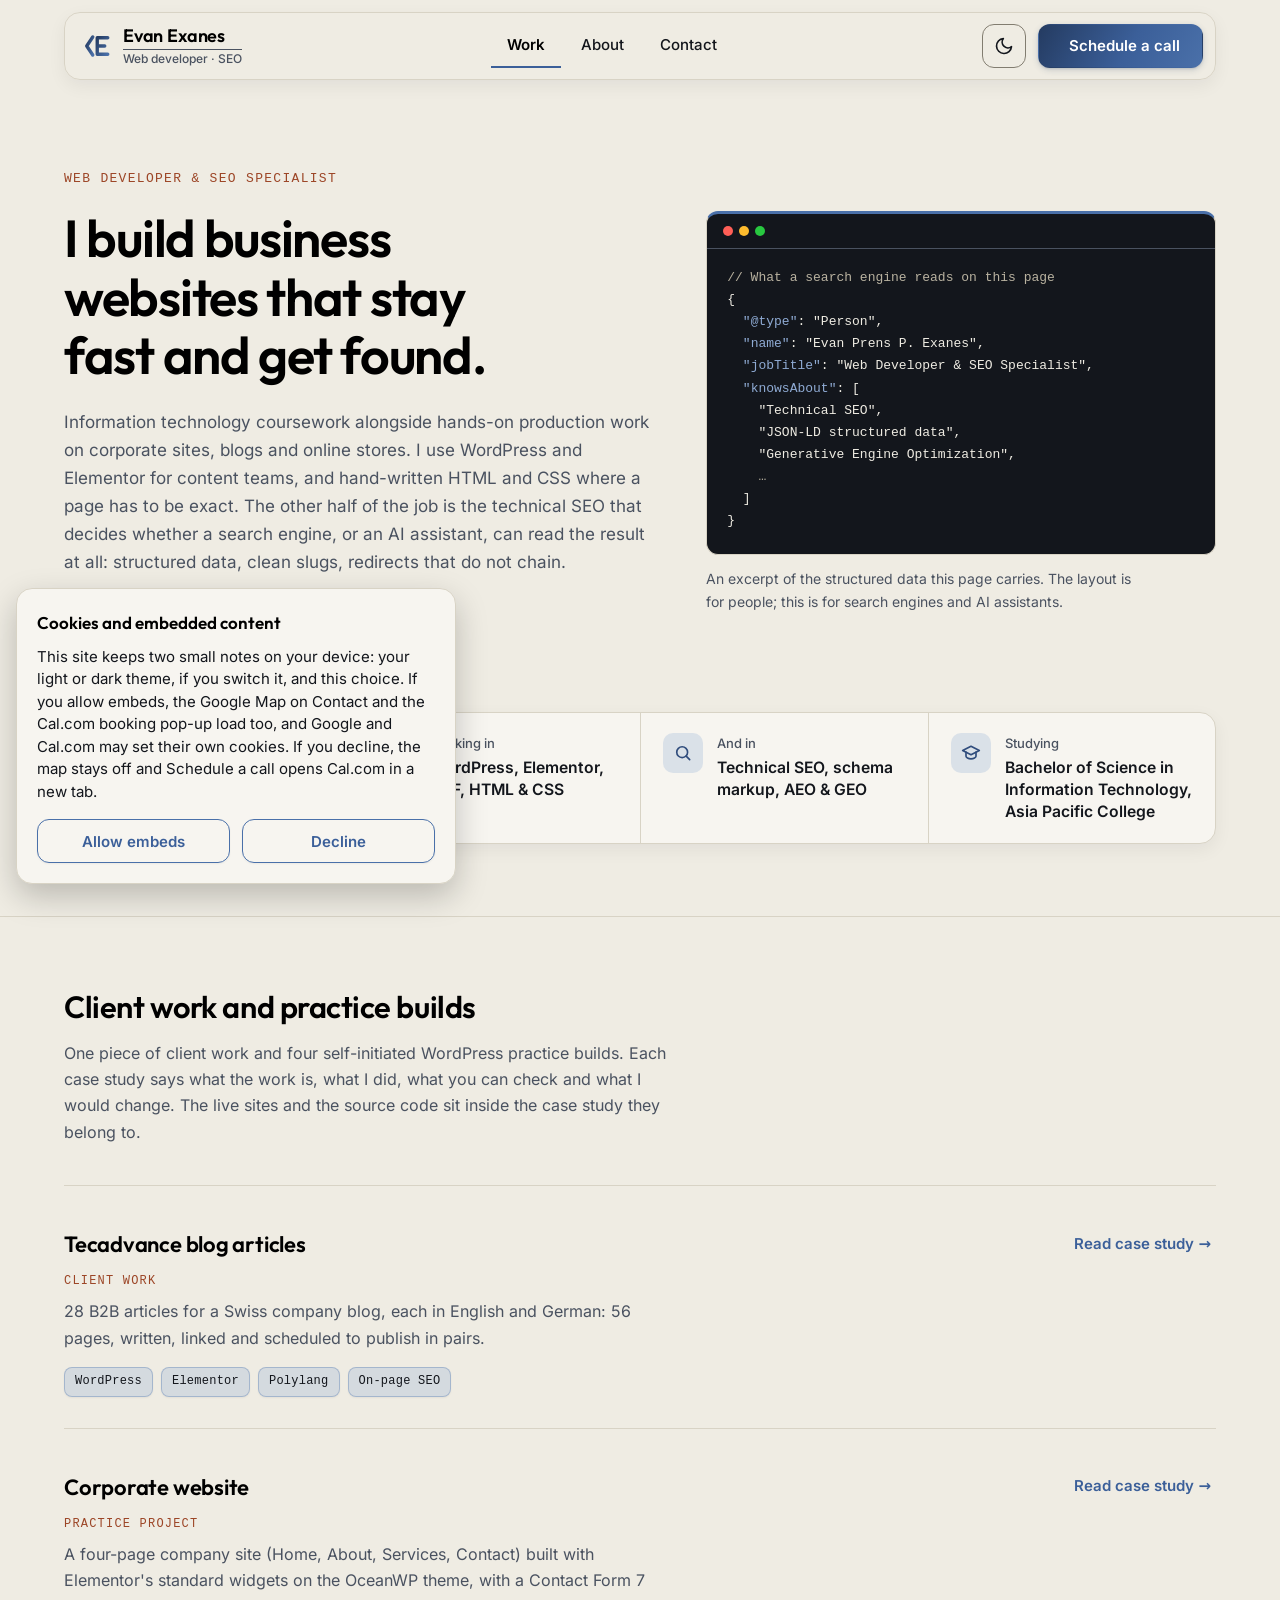
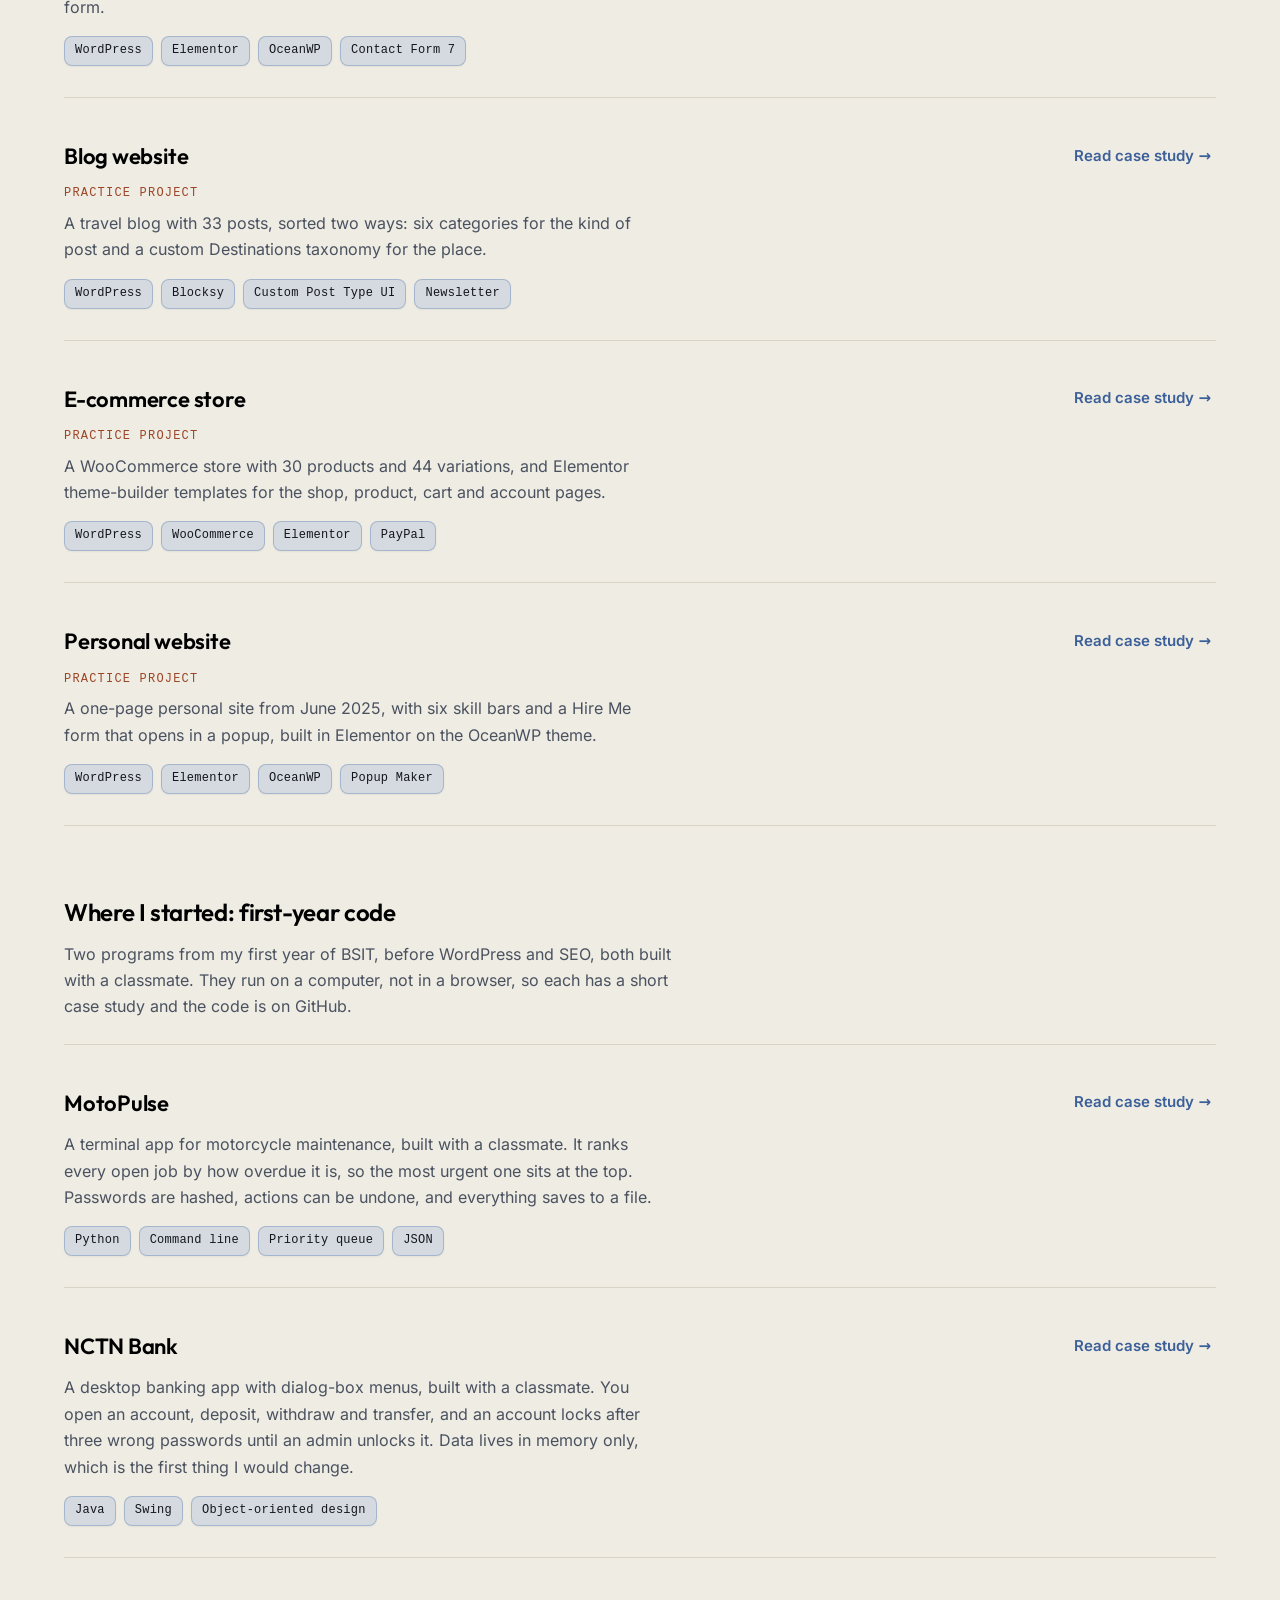
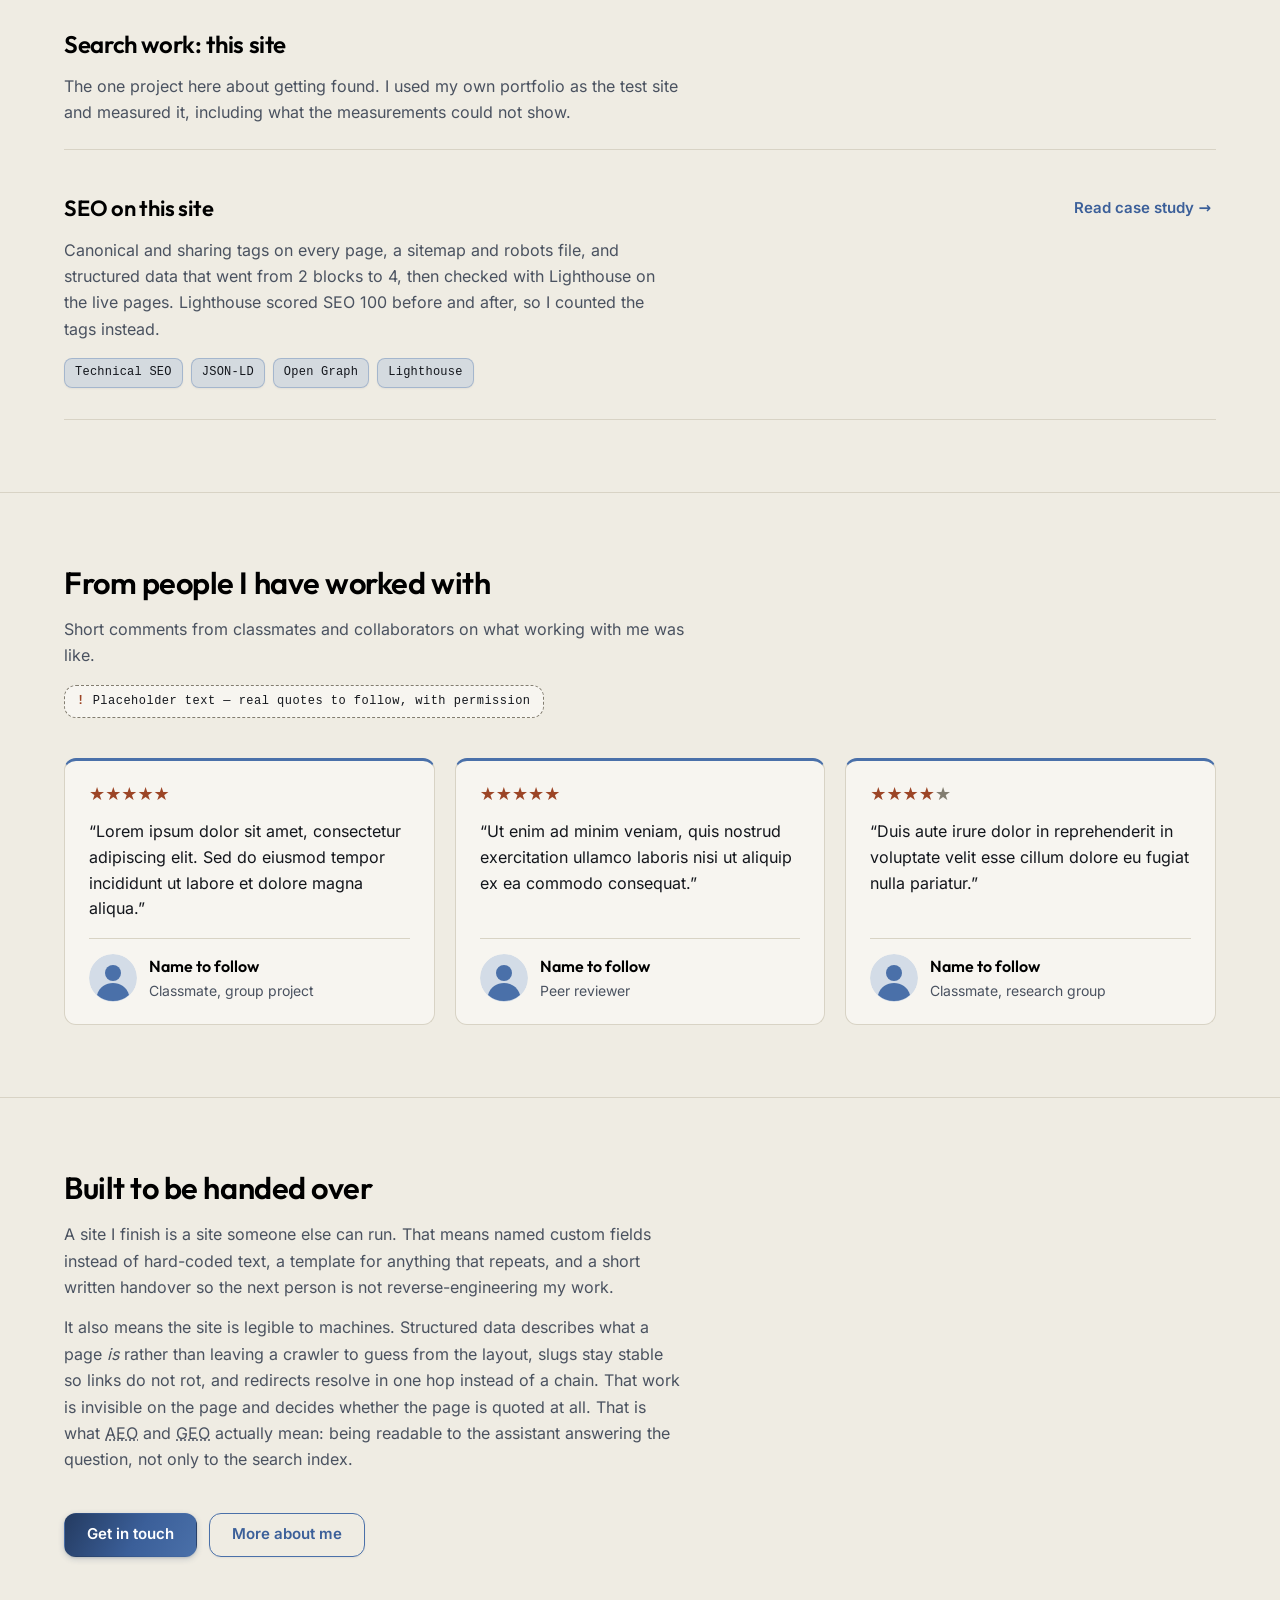
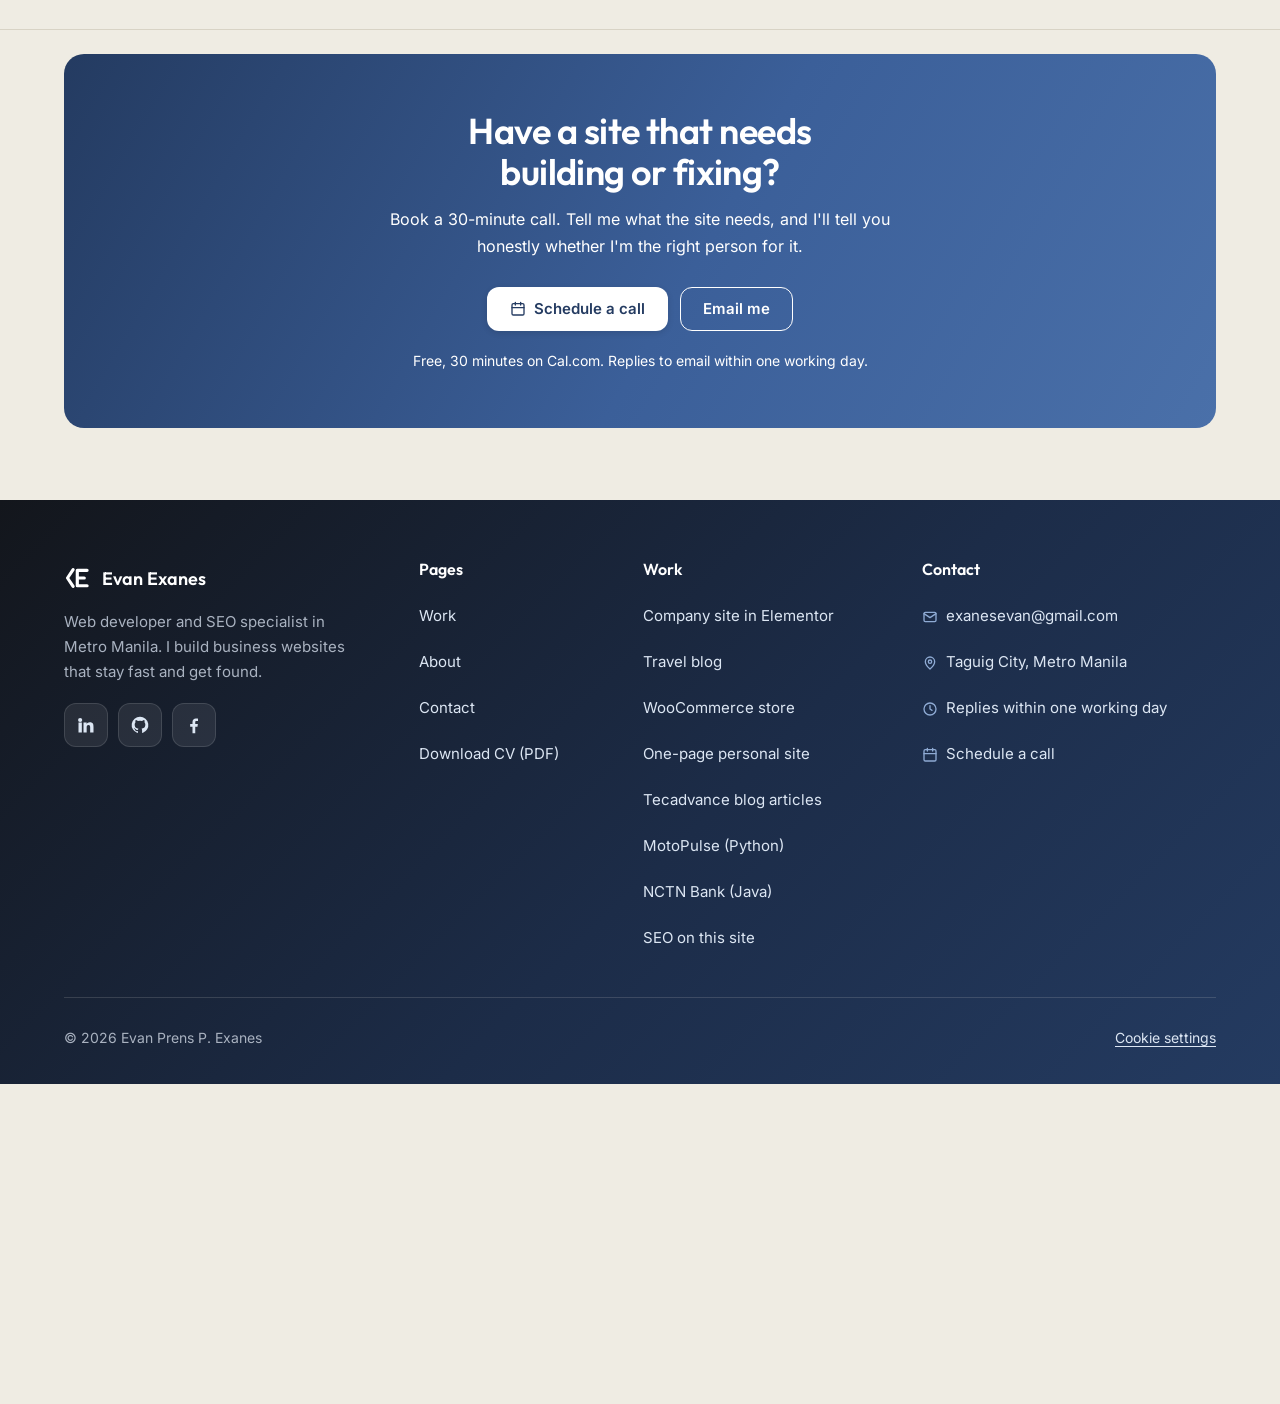
==== commit d057a16f: "Add SEO on this site case study, with Home card and footer links Own-site technical SEO: canonical a" ====
--- a/index.html
+++ b/index.html
@@ -314,6 +314,33 @@
         </article>
 
       </div>
+
+      <div class="section-head work-sub" id="seo-on-this-site">
+        <h3 class="section-title">Search work: this site</h3>
+        <p class="section-lede">
+          The one project here about getting found. I used my own portfolio as the test site and
+          measured it, including what the measurements could not show.
+        </p>
+      </div>
+
+      <div class="work-list">
+
+        <article class="work-item">
+          <div>
+            <h4 class="work-title"><a href="11-case-study-seo.html">SEO on this site</a></h4>
+            <p class="work-summary work-summary--seo">
+              Canonical and sharing tags on every page, a sitemap and robots file, and structured
+              data that went from 2 blocks to 4, then checked with Lighthouse on the live pages.
+              Lighthouse scored SEO 100 before and after, so I counted the tags instead.
+            </p>
+            <ul class="stack">
+              <li>Technical SEO</li><li>JSON-LD</li><li>Open Graph</li><li>Lighthouse</li>
+            </ul>
+          </div>
+          <p class="work-action"><a class="btn btn-ghost" href="11-case-study-seo.html">Read case study →</a></p>
+        </article>
+
+      </div>
     </div>
   </section>
 
@@ -456,6 +483,7 @@
             <li><a href="08-case-study-tecadvance-blog.html">Tecadvance blog articles</a></li>
             <li><a href="09-case-study-motopulse.html">MotoPulse (Python)</a></li>
             <li><a href="10-case-study-nctn-bank.html">NCTN Bank (Java)</a></li>
+            <li><a href="11-case-study-seo.html">SEO on this site</a></li>
           </ul>
         </div>
       </nav>
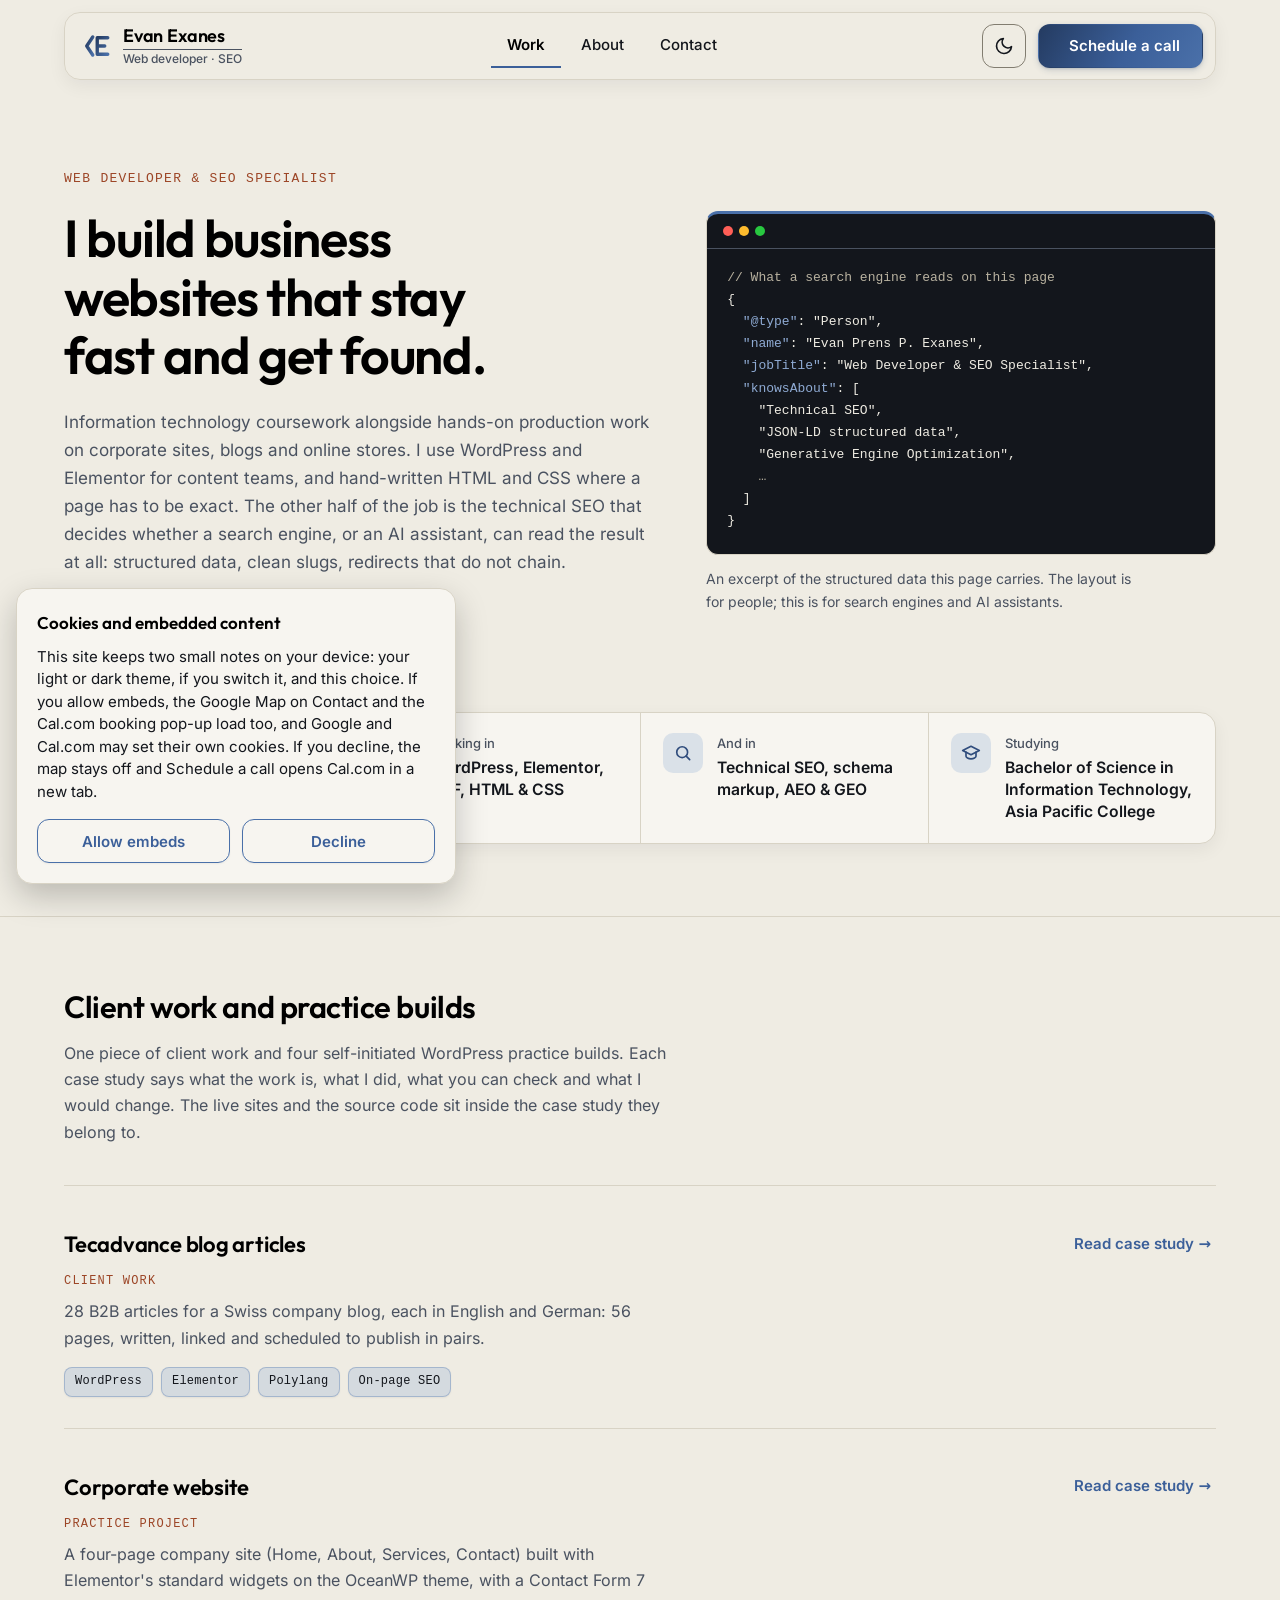
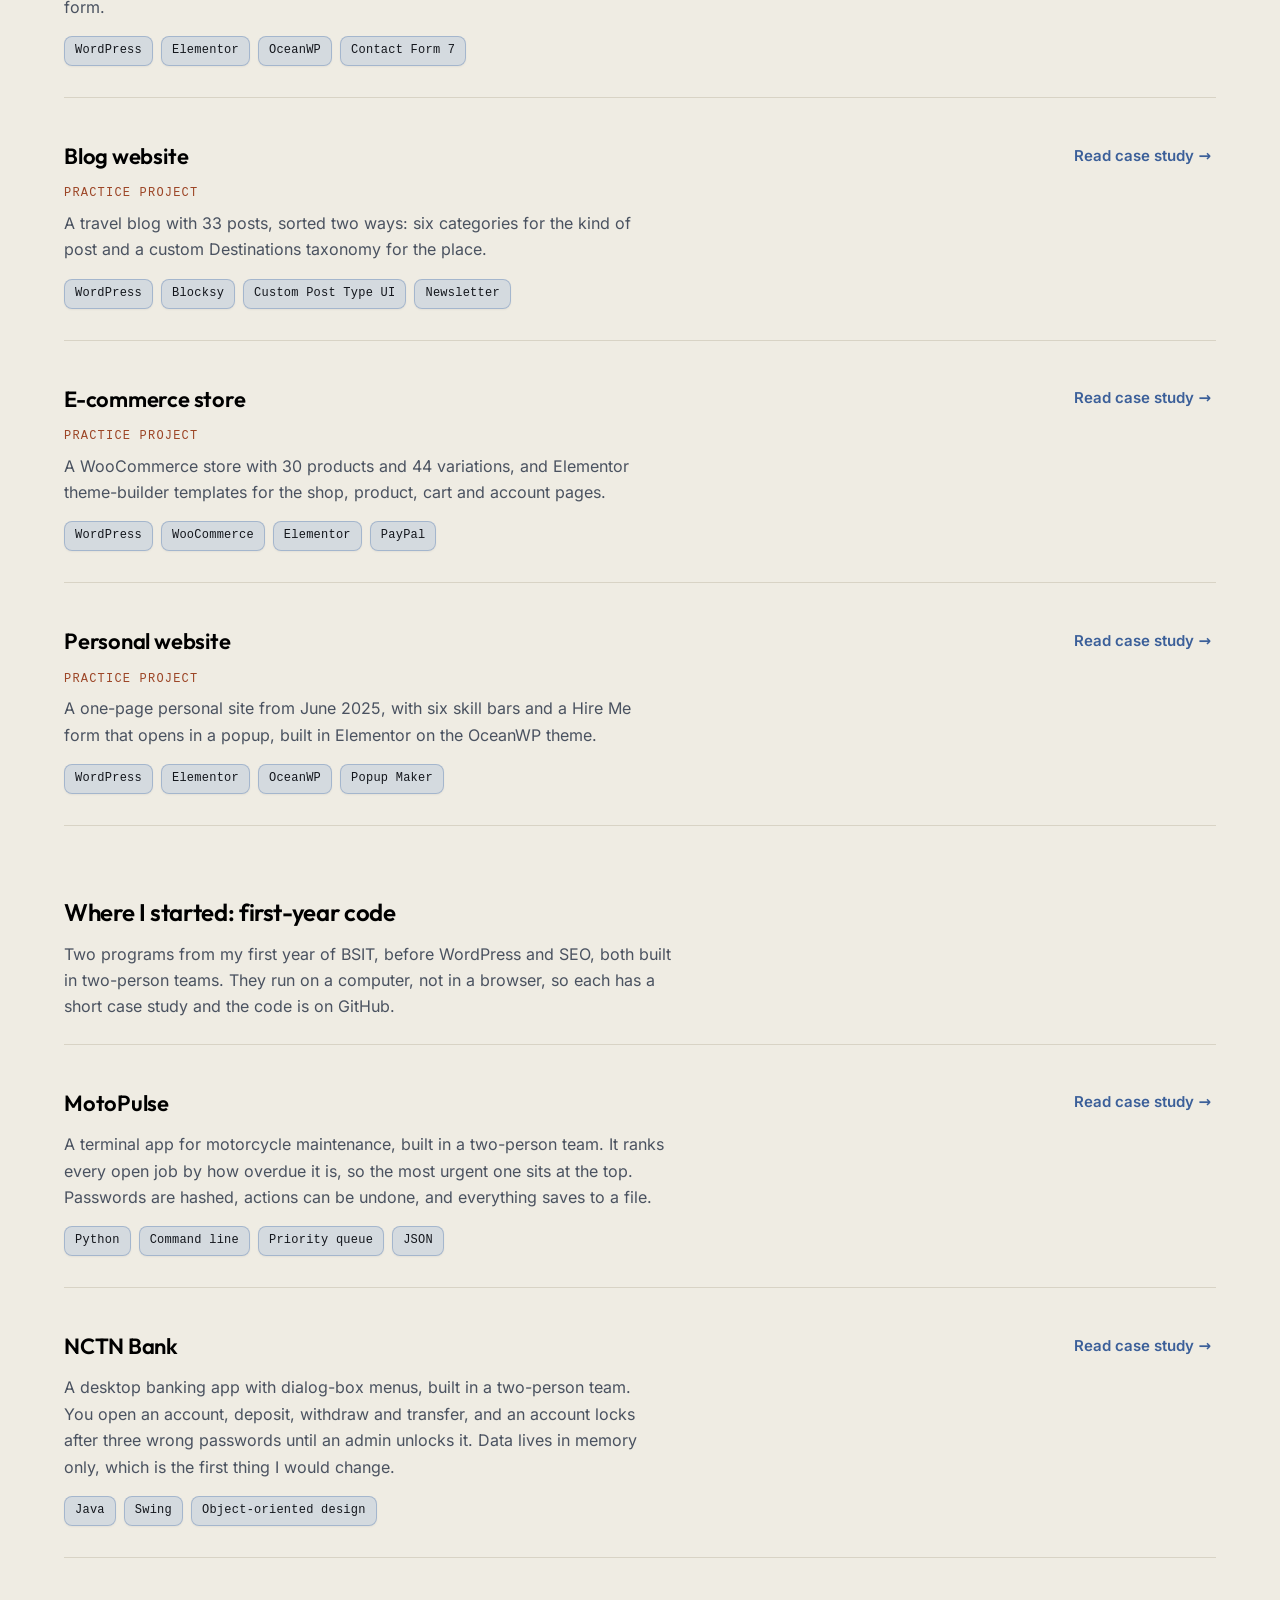
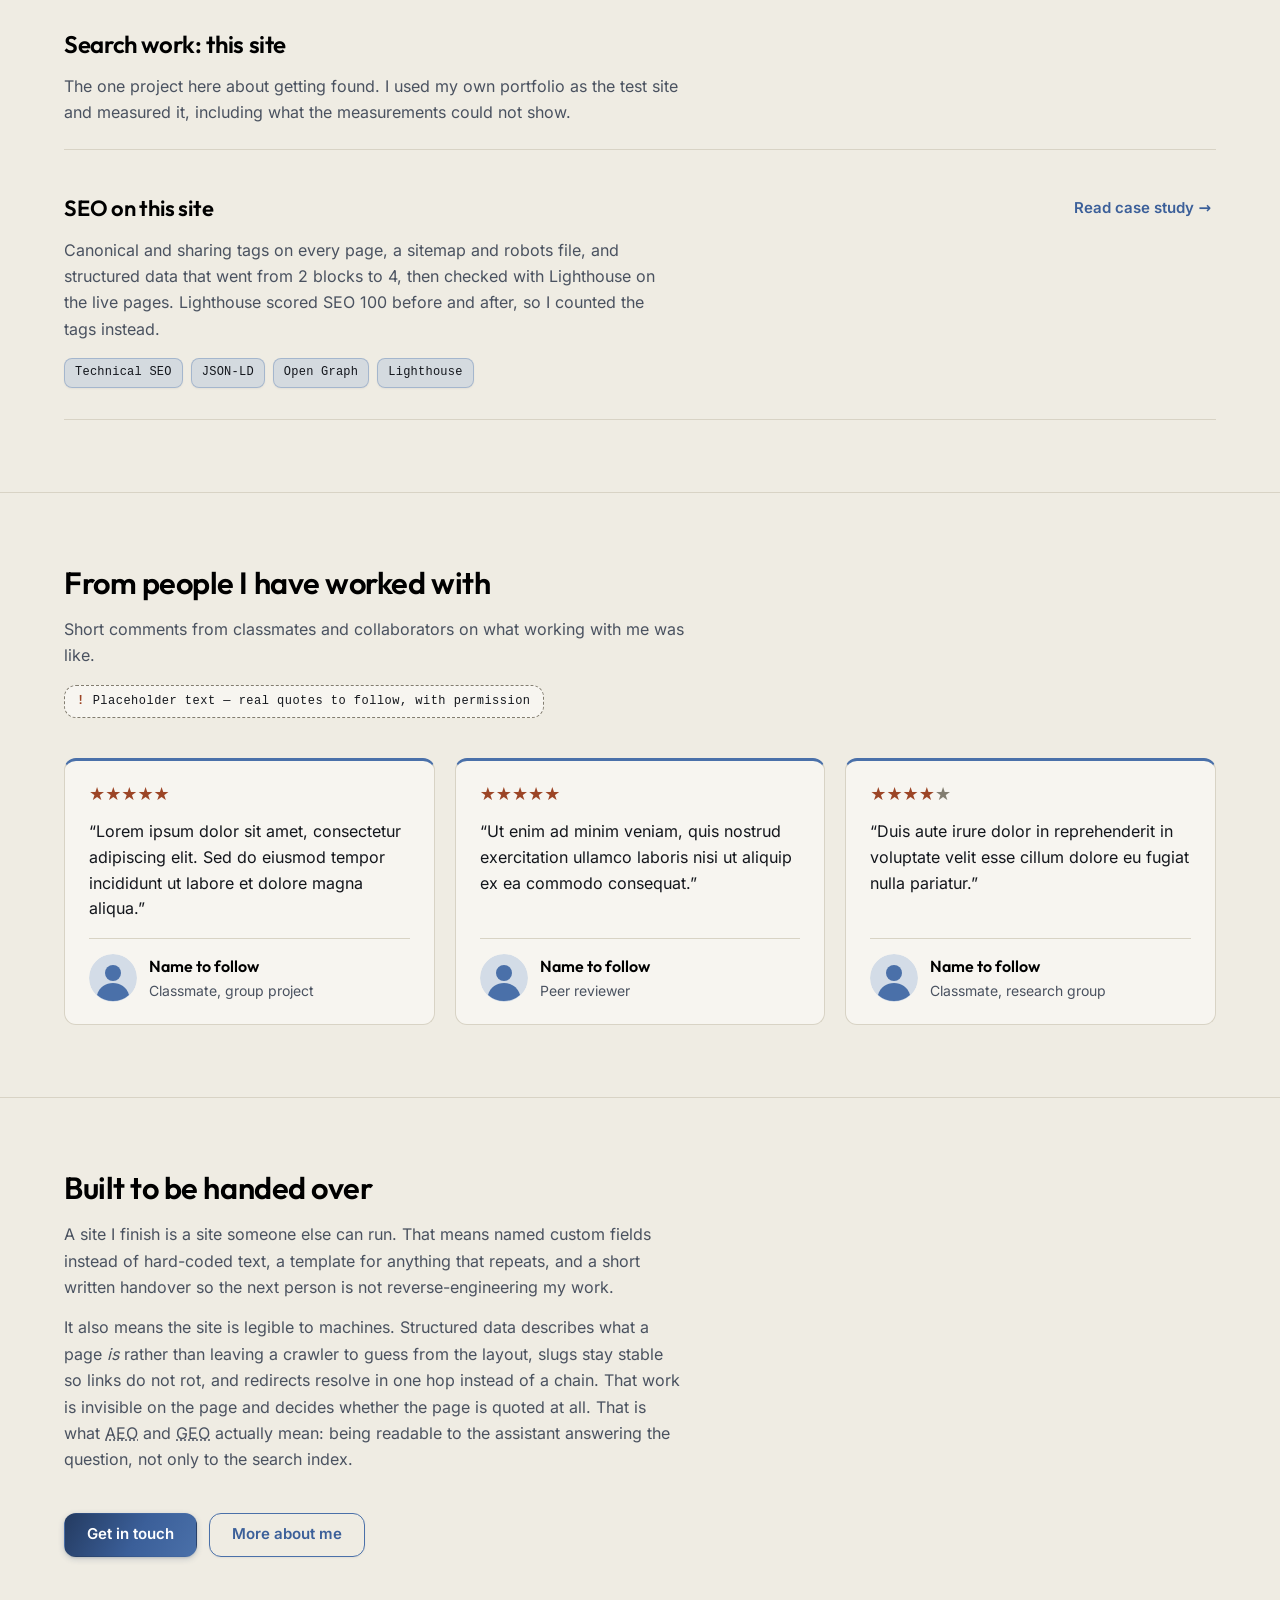
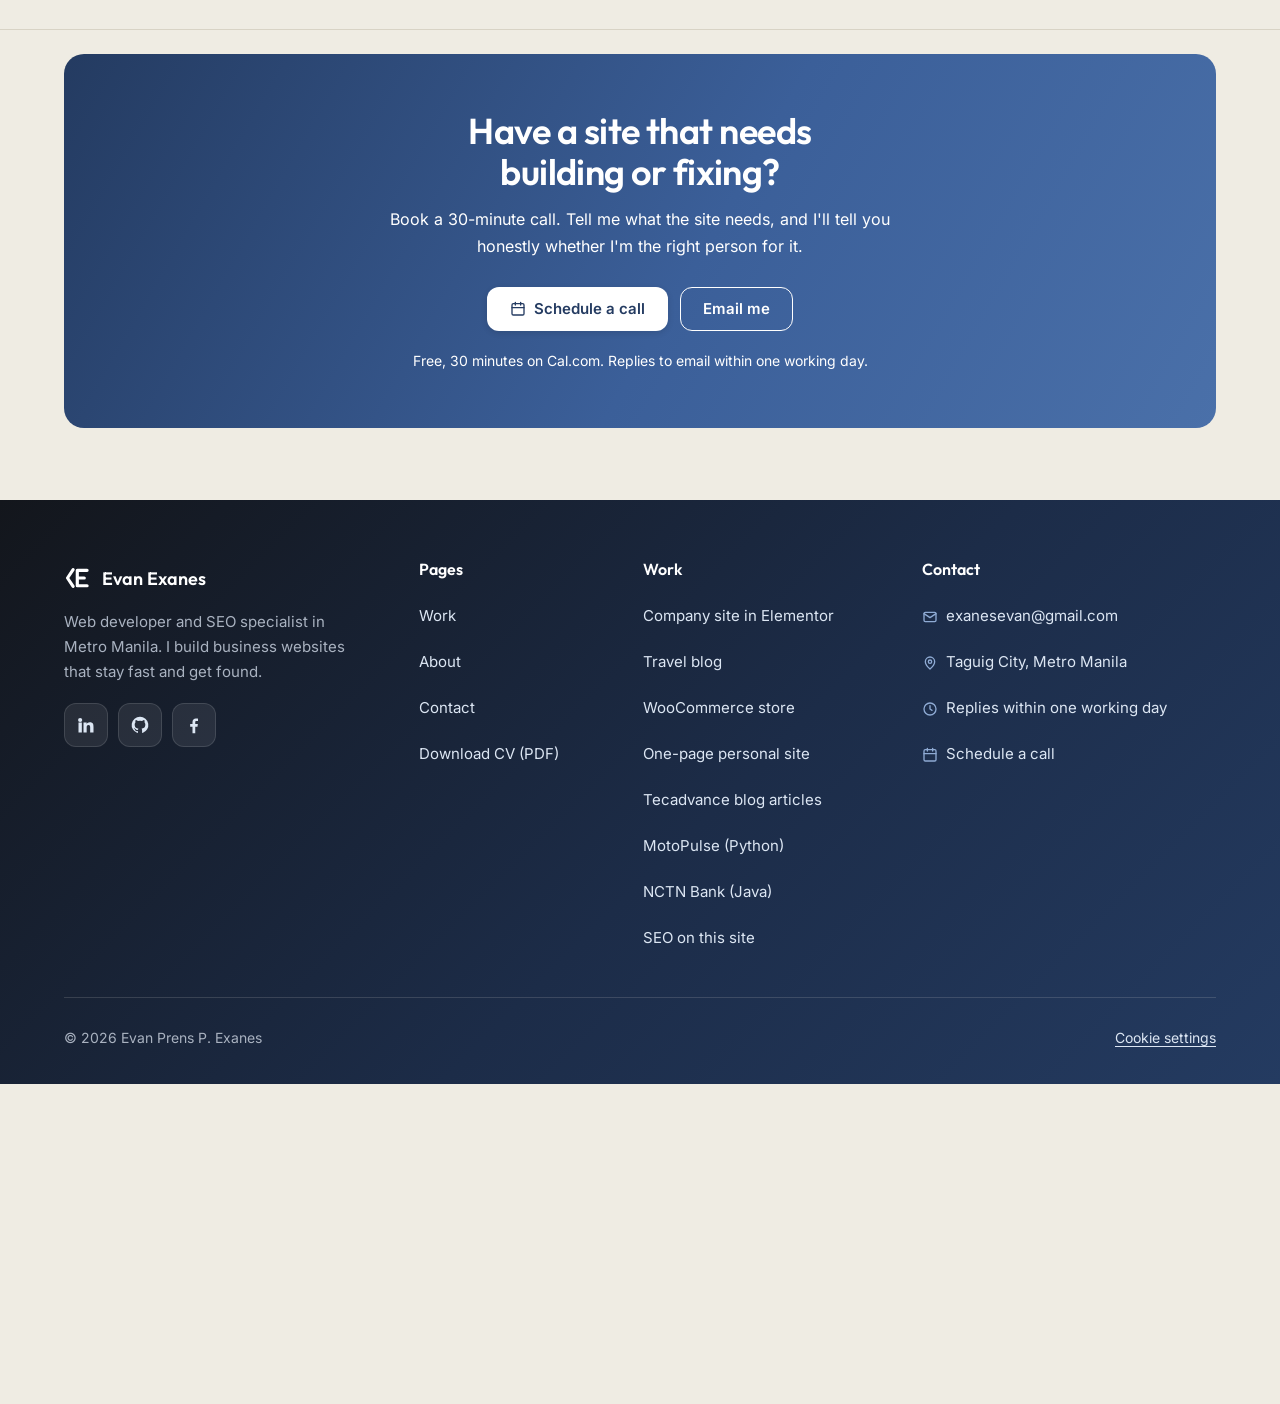
==== commit 576e97ef: "About: count-up stats and a second hero button; one-page ATS CV; two-person team wording - About her" ====
--- a/index.html
+++ b/index.html
@@ -274,8 +274,8 @@
       <div class="section-head work-sub" id="first-year">
         <h3 class="section-title">Where I started: first-year code</h3>
         <p class="section-lede">
-          Two programs from my first year of BSIT, before WordPress and SEO, both built with a
-          classmate. They run on a computer, not in a browser, so each has a short case study
+          Two programs from my first year of BSIT, before WordPress and SEO, both built in
+          two-person teams. They run on a computer, not in a browser, so each has a short case study
           and the code is on GitHub.
         </p>
       </div>
@@ -286,7 +286,7 @@
           <div>
             <h4 class="work-title"><a href="09-case-study-motopulse.html">MotoPulse</a></h4>
             <p class="work-summary work-summary--code">
-              A terminal app for motorcycle maintenance, built with a classmate. It ranks every
+              A terminal app for motorcycle maintenance, built in a two-person team. It ranks every
               open job by how overdue it is, so the most urgent one sits at the top. Passwords
               are hashed, actions can be undone, and everything saves to a file.
             </p>
@@ -301,7 +301,7 @@
           <div>
             <h4 class="work-title"><a href="10-case-study-nctn-bank.html">NCTN Bank</a></h4>
             <p class="work-summary work-summary--code">
-              A desktop banking app with dialog-box menus, built with a classmate. You open an
+              A desktop banking app with dialog-box menus, built in a two-person team. You open an
               account, deposit, withdraw and transfer, and an account locks after three wrong
               passwords until an admin unlocks it. Data lives in memory only, which is the first
               thing I would change.
--- a/styles.css
+++ b/styles.css
@@ -763,6 +763,21 @@
 .portrait-actions { display: flex; flex-wrap: wrap; gap: 8px; }
 .portrait-actions .btn { flex: 1 1 auto; justify-content: center; }
 .portrait-actions .btn svg { width: 18px; height: 18px; flex: none; }
+
+/* About stats (2026-10-08): three checkable numbers fill the column beside the portrait.
+   The number is the focal point, so it takes the display face; the label stays slate.
+   column-reverse puts the number on top while the <dt> stays first for screen readers. */
+.about-stats {
+  display: grid; grid-template-columns: repeat(3, minmax(0, 1fr)); gap: 24px;
+  margin-top: 44px; padding-top: 28px; border-top: 1px solid var(--rule);
+}
+.about-stat { display: flex; flex-direction: column-reverse; justify-content: flex-end; gap: 8px; min-width: 0; }
+.about-stat dt { font-size: 0.875rem; line-height: 1.4; color: var(--slate); }
+.about-stat dd {
+  margin: 0; font-family: var(--font-display); font-weight: 700;
+  font-size: clamp(2.25rem, 1.6rem + 2vw, 2.75rem); line-height: 1; letter-spacing: -0.02em;
+  color: var(--black); font-variant-numeric: tabular-nums;
+}
 
 /* Addendum 1 (D15): the skills ledger. Confidence is carried by type size, so the daily row
    is the one focal point and "Still learning" is quiet without being hidden. */
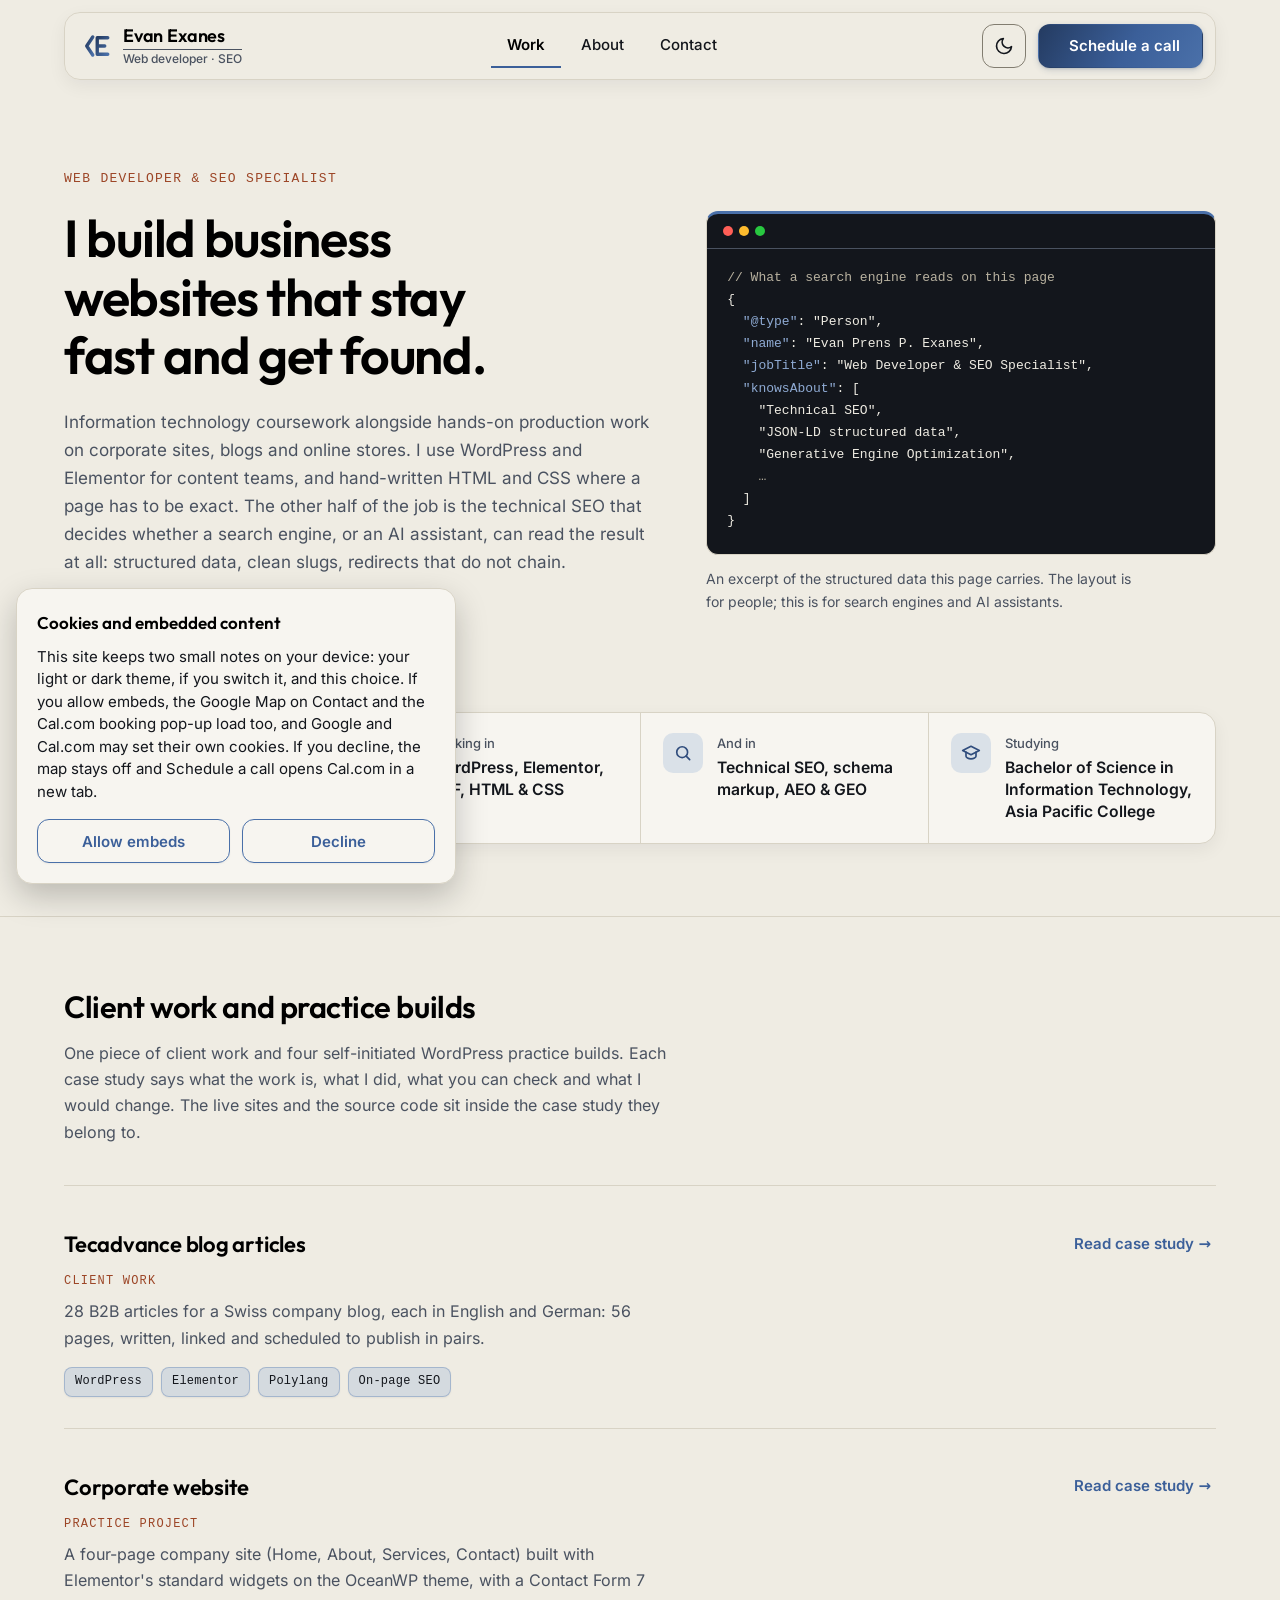
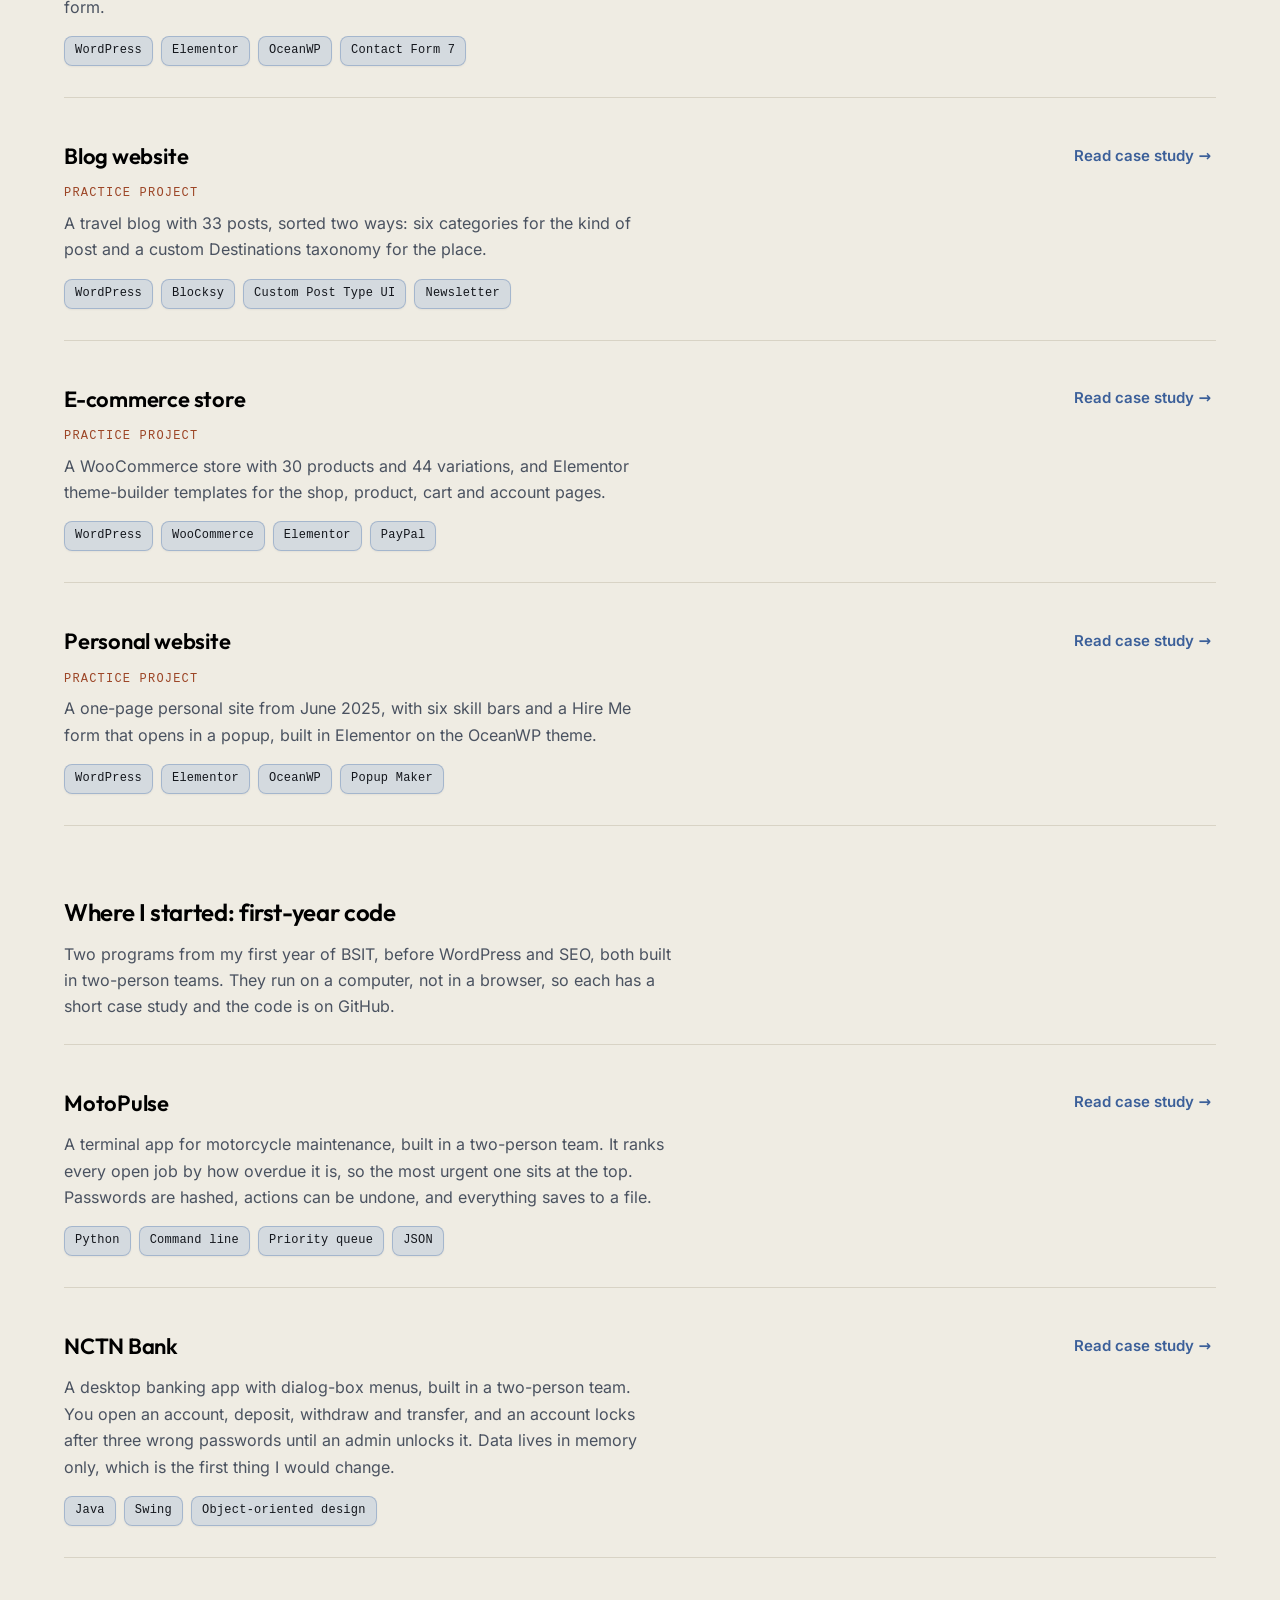
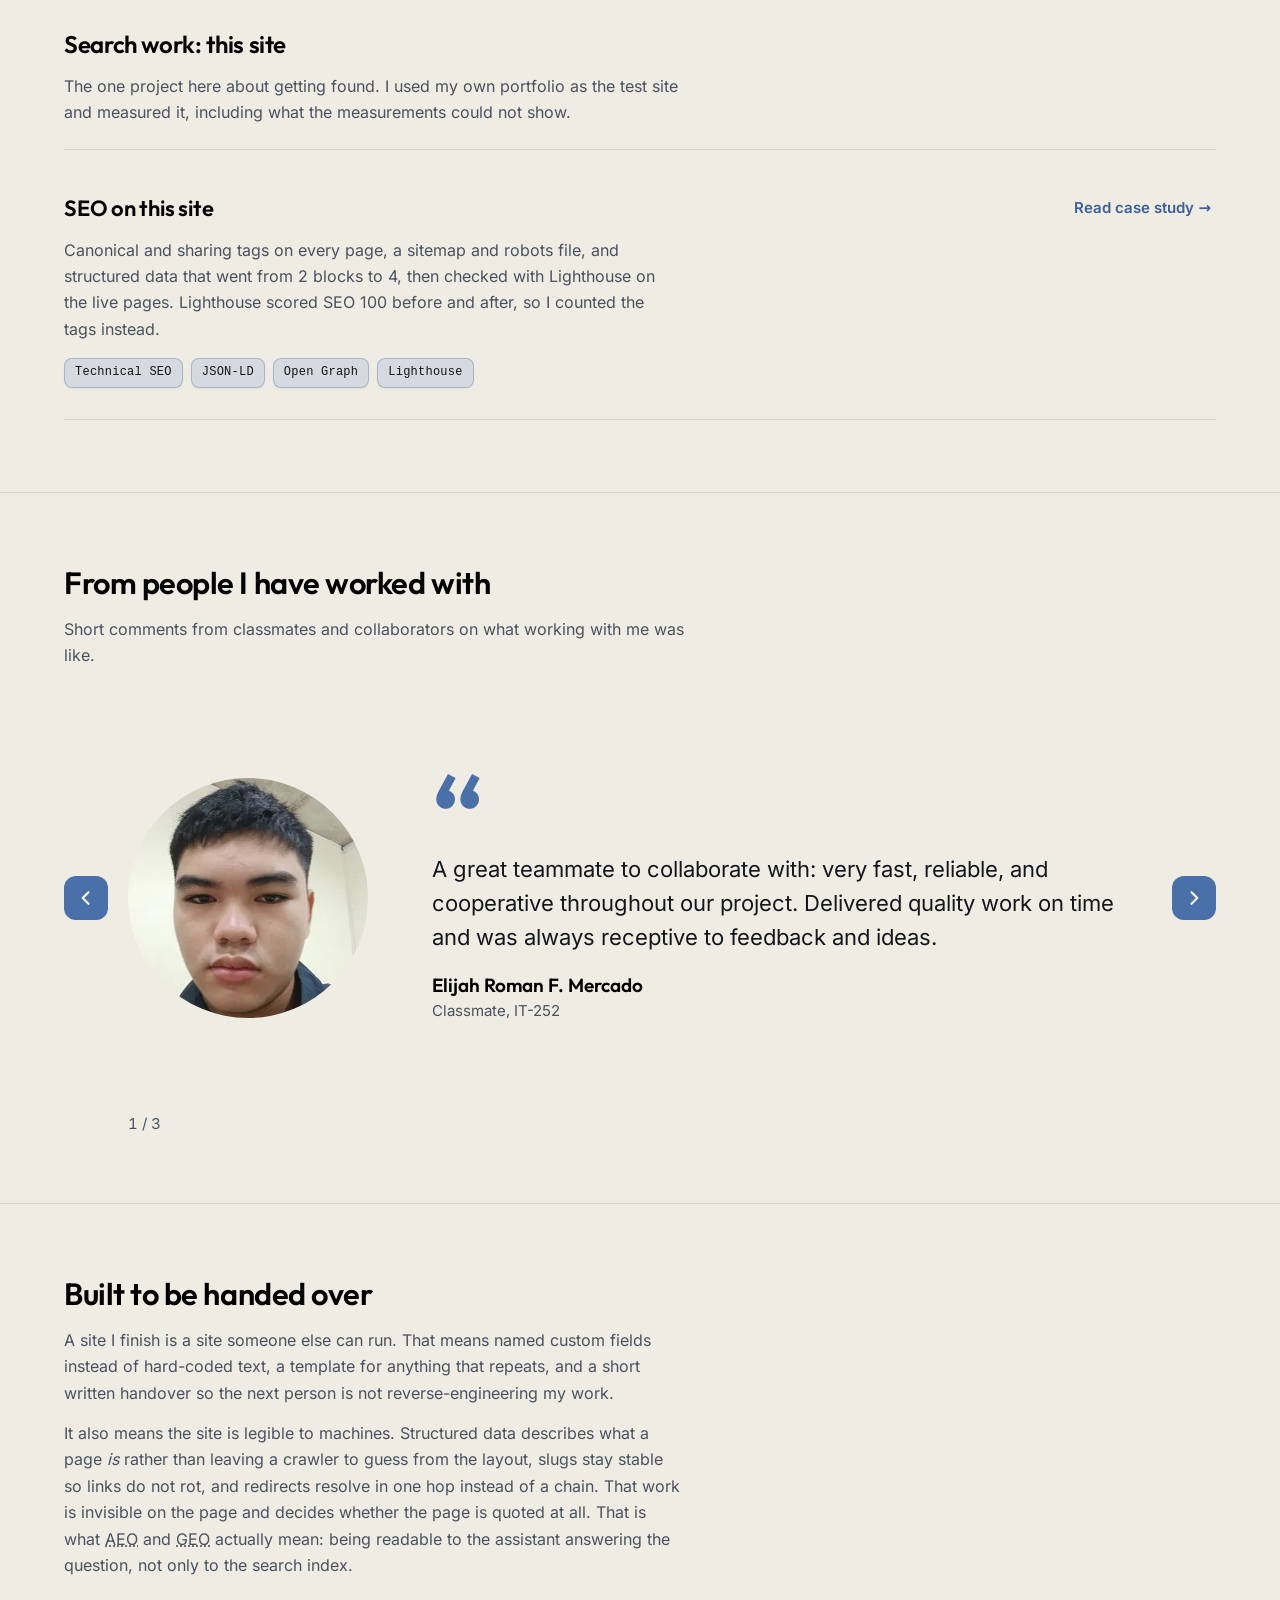
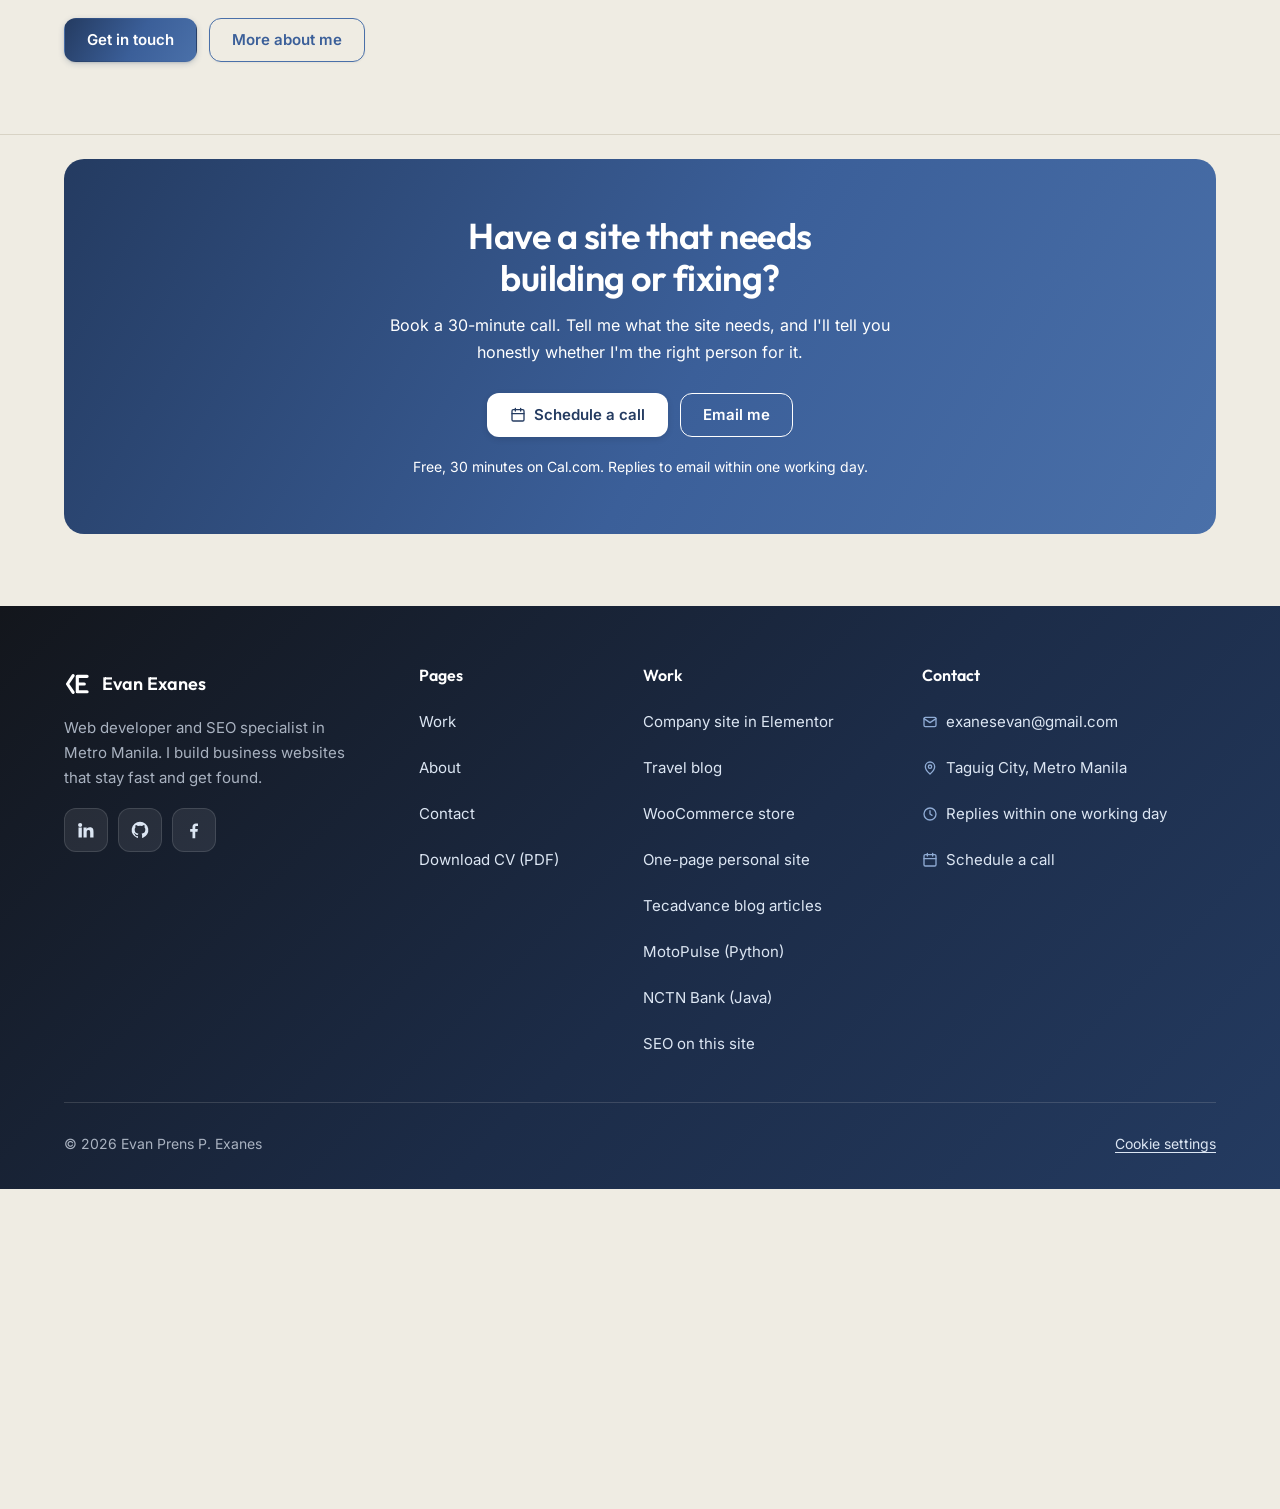
==== commit f8bff43b: "Home: testimonials carousel with three classmate quotes One testimonial at a time with arrows, count" ====
--- a/index.html
+++ b/index.html
@@ -344,11 +344,9 @@
     </div>
   </section>
 
-  <!-- "What people say": three placeholder cards (lorem ipsum, labelled on the page).
-       A section of Home, not a fourth branch: IA v2 still has three menu items at depth 2.
-       No Review or AggregateRating JSON-LD: there is no rating to claim.
-       Photos: swap each .quote-avatar src (and give it a real alt) when permissioned
-       photos arrive. -->
+  <!-- Testimonials: a section of Home, not a fourth branch (IA v2 keeps three menu items).
+       Quotes are the writers' own words. No star ratings and no Review or AggregateRating
+       JSON-LD, because one writer gave no rating. Without script the slides stack as a list. -->
   <section class="section" id="testimonials" aria-labelledby="testimonials-title">
     <div class="container">
       <div class="section-head">
@@ -356,51 +354,58 @@
         <p class="section-lede">
           Short comments from classmates and collaborators on what working with me was like.
         </p>
-        <p class="placeholder-note">Placeholder text — real quotes to follow, with permission</p>
-      </div>
-
-      <div class="quote-grid">
-        <figure class="quote-card">
-          <p class="stars" role="img" aria-label="Rated 5 out of 5"><span aria-hidden="true">★★★★★</span></p>
-          <blockquote>
-            <p>Lorem ipsum dolor sit amet, consectetur adipiscing elit. Sed do eiusmod tempor incididunt ut labore et dolore magna aliqua.</p>
-          </blockquote>
-          <figcaption>
-            <img class="quote-avatar" src="assets/avatar-placeholder.svg" alt="" width="48" height="48">
-            <span class="quote-who">
-              <span class="quote-name">Name to follow</span>
-              <span class="quote-role">Classmate, group project</span>
-            </span>
-          </figcaption>
-        </figure>
-
-        <figure class="quote-card">
-          <p class="stars" role="img" aria-label="Rated 5 out of 5"><span aria-hidden="true">★★★★★</span></p>
-          <blockquote>
-            <p>Ut enim ad minim veniam, quis nostrud exercitation ullamco laboris nisi ut aliquip ex ea commodo consequat.</p>
-          </blockquote>
-          <figcaption>
-            <img class="quote-avatar" src="assets/avatar-placeholder.svg" alt="" width="48" height="48">
-            <span class="quote-who">
-              <span class="quote-name">Name to follow</span>
-              <span class="quote-role">Peer reviewer</span>
-            </span>
-          </figcaption>
-        </figure>
-
-        <figure class="quote-card">
-          <p class="stars" role="img" aria-label="Rated 4 out of 5"><span aria-hidden="true">★★★★<span class="off">★</span></span></p>
-          <blockquote>
-            <p>Duis aute irure dolor in reprehenderit in voluptate velit esse cillum dolore eu fugiat nulla pariatur.</p>
-          </blockquote>
-          <figcaption>
-            <img class="quote-avatar" src="assets/avatar-placeholder.svg" alt="" width="48" height="48">
-            <span class="quote-who">
-              <span class="quote-name">Name to follow</span>
-              <span class="quote-role">Classmate, research group</span>
-            </span>
-          </figcaption>
-        </figure>
+      </div>
+
+      <div class="t-stage" data-carousel data-interval="7000" role="region" aria-roledescription="carousel" aria-label="Testimonials">
+        <button type="button" class="t-arrow t-prev" aria-label="Previous testimonial" hidden>
+          <svg width="20" height="20" viewBox="0 0 24 24" fill="none" stroke="currentColor" stroke-width="2.5" stroke-linecap="round" stroke-linejoin="round" aria-hidden="true"><path d="M15 5l-7 7 7 7"/></svg>
+        </button>
+
+        <div class="t-viewport">
+          <div class="t-track" aria-live="off">
+            <figure class="t-slide" role="group" aria-roledescription="slide" aria-label="1 of 3">
+              <img class="t-photo" src="assets/testimonials/elijah-mercado.webp" alt="Portrait of Elijah Roman F. Mercado" width="240" height="240" decoding="async">
+              <span class="t-mark" aria-hidden="true">&ldquo;</span>
+              <blockquote class="t-quote">
+                <p>A great teammate to collaborate with: very fast, reliable, and cooperative throughout our project. Delivered quality work on time and was always receptive to feedback and ideas.</p>
+              </blockquote>
+              <figcaption class="t-who">
+                <span class="t-name">Elijah Roman F. Mercado</span>
+                <span class="t-role">Classmate, IT-252</span>
+              </figcaption>
+            </figure>
+
+            <figure class="t-slide" role="group" aria-roledescription="slide" aria-label="2 of 3">
+              <img class="t-photo" src="assets/testimonials/bludylan-pizarra.webp" alt="Portrait of Bludylan Cyrus A. Pizarra" width="240" height="240" decoding="async">
+              <span class="t-mark" aria-hidden="true">&ldquo;</span>
+              <blockquote class="t-quote">
+                <p>Super easy to work with and always hits every deadline with top-tier work. You made the whole group project run smoothly from start to finish!</p>
+              </blockquote>
+              <figcaption class="t-who">
+                <span class="t-name">Bludylan Cyrus A. Pizarra</span>
+                <span class="t-role">Classmate, IT-252</span>
+              </figcaption>
+            </figure>
+
+            <figure class="t-slide" role="group" aria-roledescription="slide" aria-label="3 of 3">
+              <img class="t-photo" src="assets/testimonials/rhona-mae-prudenciado.webp" alt="Portrait of Rhona-mae P. Prudenciado" width="240" height="240" decoding="async">
+              <span class="t-mark" aria-hidden="true">&ldquo;</span>
+              <blockquote class="t-quote">
+                <p>Working with you was a great experience. You consistently brought strong user-centered design thinking, dedication, and clear communication to our team's workflow. One thing that stood out was your ability to break down complex UX challenges and keep our design process focused and organized, which significantly helped us hit our project goals on time.</p>
+              </blockquote>
+              <figcaption class="t-who">
+                <span class="t-name">Rhona-mae P. Prudenciado</span>
+                <span class="t-role">Classmate, IT-252</span>
+              </figcaption>
+            </figure>
+          </div>
+        </div>
+
+        <button type="button" class="t-arrow t-next" aria-label="Next testimonial" hidden>
+          <svg width="20" height="20" viewBox="0 0 24 24" fill="none" stroke="currentColor" stroke-width="2.5" stroke-linecap="round" stroke-linejoin="round" aria-hidden="true"><path d="M9 5l7 7-7 7"/></svg>
+        </button>
+
+        <p class="t-count" aria-hidden="true" hidden>1 / 3</p>
       </div>
     </div>
   </section>
--- a/styles.css
+++ b/styles.css
@@ -605,44 +605,79 @@
   transition: background-color var(--t-exit), border-color var(--t-exit), transform var(--t-exit), box-shadow var(--t-exit);
 }
 
-/* ----------------------------------------------------------- quote cards */
-/* "What people say": a SECTION of Home, not a menu item (IA v2 keeps three branches).
-   Quotes are placeholder text until real, permissioned comments replace them, and the
-   section says so on the page. Deliberately NO Review or AggregateRating JSON-LD: there
-   is no real rating to claim. */
-.placeholder-note {
-  display: inline-flex; align-items: center; gap: 8px;
-  margin-top: 16px; padding: 6px 12px;
-  font-family: var(--font-mono); font-size: 0.75rem; letter-spacing: 0.04em;
-  color: var(--ink);
-  background: var(--card); border: 1px dashed var(--border-ui); border-radius: var(--radius);
-}
-.placeholder-note::before { content: '!'; font-weight: 700; color: var(--clay); }
-
-.quote-grid { display: grid; grid-template-columns: repeat(3, 1fr); gap: 20px; }
-.quote-card {
-  margin: 0;
-  background: var(--card); border: 1px solid var(--rule);
-  border-top: 3px solid var(--denim-brand); border-radius: var(--radius);
-  padding: 24px 24px 22px;
-  display: flex; flex-direction: column; gap: 16px;
-}
-/* Stars use --clay, the token reserved for trust signals. The count is in the accessible
-   name, so the glyphs are hidden from screen readers. An unfilled star uses --border-ui. */
-.stars { display: flex; gap: 2px; font-size: 1.125rem; line-height: 1; color: var(--clay); }
-.stars .off { color: var(--border-ui); }
-.quote-card blockquote { color: var(--ink); font-size: 1rem; line-height: 1.6; }
-.quote-card blockquote p::before { content: '\201C'; }
-.quote-card blockquote p::after  { content: '\201D'; }
-.quote-card figcaption {
-  margin-top: auto; padding-top: 14px; border-top: 1px solid var(--rule);
-  display: flex; align-items: center; gap: 12px;
-}
-.quote-avatar { width: 48px; height: 48px; border-radius: 50%; flex: none; }
-.quote-who { display: flex; flex-direction: column; }
-.quote-name { display: block; font-family: var(--font-display); font-weight: 600; color: var(--black); }
-.quote-role { display: block; font-size: 0.875rem; color: var(--slate); }
-@media (max-width: 700px) { .quote-grid { grid-template-columns: 1fr; } }
+/* ------------------------------------------------------------ testimonials */
+/* A section of Home, not a menu item (IA v2 keeps three branches). Without script the
+   slides stack as a list; script.js adds .is-enhanced and turns them into a carousel.
+   No star ratings: one writer gave none, and a mixed set would break the identical format. */
+.t-slide {
+  margin: 0; padding: 32px 0; border-top: 1px solid var(--rule);
+  display: grid; grid-template-columns: 240px minmax(0, 1fr);
+  grid-template-areas: "photo mark" "photo quote" "photo who";
+  align-content: center; column-gap: 64px; row-gap: 20px;
+}
+.t-slide:first-child { padding-top: 0; border-top: 0; }
+.t-photo {
+  grid-area: photo; display: block; align-self: center;
+  width: 240px; height: 240px; border-radius: 50%; object-fit: cover; object-position: 50% 35%;
+}
+/* Decorative opening quote; the quote text itself carries no quotation marks on desktop. */
+.t-mark {
+  grid-area: mark; height: 56px;
+  font-family: var(--font-display); font-weight: 600; font-size: 112px; line-height: 0.7;
+  color: var(--denim-brand);
+}
+.t-quote { grid-area: quote; margin: 0; font-size: 1.375rem; line-height: 1.55; color: var(--ink); }
+.t-quote p { margin: 0; }
+.t-who { grid-area: who; display: flex; flex-direction: column; gap: 2px; }
+.t-name { font-family: var(--font-display); font-weight: 600; font-size: 1.1875rem; line-height: 1.25; color: var(--black); }
+.t-role { font-size: 0.9375rem; line-height: 1.4; color: var(--slate); }
+
+.t-stage.is-enhanced {
+  display: grid; align-items: center; column-gap: 20px; row-gap: 28px;
+  grid-template-columns: 44px minmax(0, 1fr) 44px;
+  grid-template-areas: "prev view next" ". count .";
+}
+.is-enhanced .t-prev { grid-area: prev; }
+.is-enhanced .t-next { grid-area: next; }
+.is-enhanced .t-viewport { grid-area: view; min-width: 0; overflow: hidden; touch-action: pan-y; }
+.is-enhanced .t-track { display: flex; transition: transform 550ms var(--ease-out); }
+.is-enhanced .t-slide {
+  flex: 0 0 100%; padding: 16px 0; border-top: 0;
+  opacity: 0; transition: opacity 400ms ease;
+}
+.is-enhanced .t-slide.is-active { opacity: 1; }
+.is-enhanced .t-arrow {
+  display: grid; place-items: center; width: 44px; height: 44px; padding: 0;
+  border: 0; border-radius: var(--radius);
+  background: var(--denim-brand); color: #FFFFFF; cursor: pointer;
+  transition: filter var(--t-exit), transform var(--t-enter);
+}
+.is-enhanced .t-arrow:hover { filter: brightness(0.9); }
+.is-enhanced .t-arrow:active { transform: scale(0.96); }
+.is-enhanced .t-count {
+  grid-area: count; justify-self: start; margin: 0;
+  font-size: 0.9375rem; line-height: 1; color: var(--slate); font-variant-numeric: tabular-nums;
+}
+
+@media (max-width: 700px) {
+  .t-slide {
+    grid-template-columns: minmax(0, 1fr); grid-template-areas: "photo" "quote" "who";
+    justify-items: start; column-gap: 0;
+  }
+  .t-photo { width: 96px; height: 96px; }
+  .t-mark { display: none; }
+  .t-quote { font-size: 1.125rem; }
+  .t-quote p::before { content: '\201C'; }
+  .t-quote p::after  { content: '\201D'; }
+  .t-stage.is-enhanced {
+    column-gap: 12px; row-gap: 20px;
+    grid-template-areas: "view view view" "prev count next";
+  }
+  .is-enhanced .t-count { justify-self: center; }
+}
+@media (prefers-reduced-motion: reduce) {
+  .is-enhanced .t-track, .is-enhanced .t-slide, .is-enhanced .t-arrow { transition: none; }
+}
 
 /* ------------------------------------------------------------- case study */
 .breadcrumb {
@@ -764,20 +799,28 @@
 .portrait-actions .btn { flex: 1 1 auto; justify-content: center; }
 .portrait-actions .btn svg { width: 18px; height: 18px; flex: none; }
 
-/* About stats (2026-10-08): three checkable numbers fill the column beside the portrait.
-   The number is the focal point, so it takes the display face; the label stays slate.
-   column-reverse puts the number on top while the <dt> stays first for screen readers. */
+/* About stats (2026-10-09, option E): one card under the hero buttons, the same floating
+   surface as the portrait card, so the two read as a pair. The number is the focal point and
+   takes the display face. Each proof link stretches over its whole cell (::after), so the cell
+   is the tap target; flex order puts the number on top while the <dt> stays first for screen
+   readers. Under 600px the card stacks into rows: number left, label and link right. */
 .about-stats {
-  display: grid; grid-template-columns: repeat(3, minmax(0, 1fr)); gap: 24px;
-  margin-top: 44px; padding-top: 28px; border-top: 1px solid var(--rule);
-}
-.about-stat { display: flex; flex-direction: column-reverse; justify-content: flex-end; gap: 8px; min-width: 0; }
-.about-stat dt { font-size: 0.875rem; line-height: 1.4; color: var(--slate); }
-.about-stat dd {
-  margin: 0; font-family: var(--font-display); font-weight: 700;
-  font-size: clamp(2.25rem, 1.6rem + 2vw, 2.75rem); line-height: 1; letter-spacing: -0.02em;
+  display: grid; grid-template-columns: repeat(3, minmax(0, 1fr));
+  margin-top: 36px; background: var(--card); border: 1px solid var(--rule);
+  border-radius: var(--radius-lg); box-shadow: var(--shadow-float);
+}
+.about-stat { position: relative; display: flex; flex-direction: column; gap: 6px; min-width: 0; padding: 22px 22px 20px; }
+.about-stat + .about-stat { border-left: 1px solid var(--rule); }
+.about-stat dt { order: 2; font-size: 0.875rem; font-weight: 500; line-height: 1.4; color: var(--ink); }
+.about-stat .stat-value {
+  order: 1; margin: 0; font-family: var(--font-display); font-weight: 700;
+  font-size: clamp(2.25rem, 1.6rem + 2vw, 2.5rem); line-height: 1; letter-spacing: -0.02em;
   color: var(--black); font-variant-numeric: tabular-nums;
 }
+.about-stat .stat-proof { order: 3; margin: 8px 0 0; font-size: 0.8125rem; font-weight: 600; }
+.stat-proof a { color: var(--denim); text-decoration: underline; text-underline-offset: 3px; }
+.stat-proof a::after { content: ''; position: absolute; inset: 0; border-radius: var(--radius-lg); }
+.about-stat:hover .stat-proof a { color: var(--denim-dark); text-decoration-thickness: 2px; }
 
 /* Addendum 1 (D15): the skills ledger. Confidence is carried by type size, so the daily row
    is the one focal point and "Still learning" is quiet without being hidden. */
@@ -826,27 +869,69 @@
 .edu-school a:hover { text-decoration-color: currentColor; }
 .edu-degree { margin-top: 6px; color: var(--slate); }
 
-/* Certificates: MOVED here from "Proof" by peer-test revision 1. Addendum 1 (D17): five
-   recognised credentials as rows, then all 36 behind one disclosure. */
-.cert-featured { list-style: none; border-top: 1px solid var(--rule); }
-.cert-row {
-  display: grid; grid-template-columns: 220px minmax(0, 1fr) auto; gap: 24px; align-items: center;
-  padding: 18px 0; border-bottom: 1px solid var(--rule);
-}
-.cert-issuer { font-family: var(--font-display); font-weight: 600; font-size: 1.05rem; color: var(--black); }
-.cert-title { color: var(--ink); }
-.cert-verify { display: inline-flex; align-items: center; min-height: 44px; padding: 0 4px; font-weight: 600; color: var(--black); text-decoration: underline; text-underline-offset: 3px; }
-.cert-subject { display: block; margin-top: 2px; color: var(--slate); font-size: 0.875rem; }
-.cert-groups { display: grid; grid-template-columns: repeat(2, minmax(0, 1fr)); gap: 28px 40px; padding: 8px 0 24px; }
+/* Certificates (2026-10-09): MOVED here from "Proof" by peer-test revision 1. No hand-picked
+   "featured" row any more: a key says what PDF and Verify mean, four subject tiles say what
+   the 33 cover and jump into the list, and the list stays behind one disclosure. Verify is
+   emerald because it is the affirmative "checked at the issuer" state; PDF stays ink. */
+.cert-head {
+  display: grid; grid-template-columns: minmax(0, 1fr) 360px; gap: 24px 56px; align-items: end;
+  margin-bottom: 32px;
+}
+.cert-head .section-head { margin-bottom: 0; }
+.cert-key {
+  display: flex; flex-direction: column; gap: 10px; padding: 16px 18px;
+  background: var(--card); border: 1px solid var(--rule); border-radius: var(--radius-lg);
+  font-size: 0.875rem; color: var(--slate);
+}
+.cert-key > div { display: flex; gap: 12px; align-items: baseline; }
+.cert-key dt { flex: none; width: 4.5rem; font-weight: 600; color: var(--ink); }
+.cert-key dt.cert-key-verify { color: var(--emerald); }
+.cert-key dd { margin: 0; }
+.cert-topics { display: grid; grid-template-columns: repeat(4, minmax(0, 1fr)); gap: 16px; }
+.cert-topic {
+  display: flex; flex-direction: column; gap: 8px; padding: 20px;
+  background: var(--card); border: 1px solid var(--rule); border-radius: var(--radius-lg);
+  color: var(--ink); text-decoration: none; transition: border-color var(--t-fast);
+}
+.cert-topic:hover { border-color: var(--border-ui); }
+.cert-topic-n {
+  font-family: var(--font-display); font-size: 2.25rem; font-weight: 700; line-height: 1;
+  letter-spacing: -0.02em; color: var(--black); font-variant-numeric: tabular-nums;
+}
+.cert-topic-name { font-weight: 600; line-height: 1.35; color: var(--denim); text-decoration: underline; text-underline-offset: 3px; }
+.cert-topic:hover .cert-topic-name { color: var(--denim-dark); }
+.cert-topic-covers { font-size: 0.8125rem; line-height: 1.45; color: var(--slate); }
+.cert-groups { display: grid; grid-template-columns: repeat(2, minmax(0, 1fr)); gap: 28px 48px; padding: 8px 0 24px; }
+.cert-col { display: flex; flex-direction: column; gap: 32px; min-width: 0; }
 .cert-group h3 { font-family: var(--font-display); font-size: 1rem; font-weight: 600; color: var(--black); margin-bottom: 8px; }
 .cert-count { margin-left: 6px; font-family: var(--font-body); font-size: 0.8125rem; font-weight: 400; color: var(--slate); }
 .cert-group ul { list-style: none; }
+/* Three columns per row: the name, PDF, then a fixed Verify column, so every PDF link lines
+   up whether or not the row has a Verify link. */
 .cert-group li {
-  display: flex; flex-wrap: wrap; justify-content: space-between; gap: 2px 16px;
-  padding: 7px 0; border-top: 1px solid var(--rule); font-size: 0.9rem;
-}
+  display: grid; grid-template-columns: minmax(0, 1fr) auto 5.25rem; gap: 0 8px; align-items: center;
+  min-height: 52px; border-top: 1px solid var(--rule); font-size: 0.9rem;
+}
+.c-name { display: flex; flex-direction: column; gap: 2px; min-width: 0; padding: 6px 0; }
 .c-title { color: var(--ink); }
 .c-issuer { color: var(--slate); font-size: 0.8125rem; }
+.c-pdf, .c-verify {
+  display: inline-flex; align-items: center; min-height: var(--tap); padding: 0 8px;
+  font-size: 0.8125rem; font-weight: 600; text-decoration: underline; text-underline-offset: 3px;
+}
+.c-pdf { color: var(--ink); }
+.c-verify { color: var(--emerald); }
+.c-pdf:hover, .c-verify:hover { text-decoration-thickness: 2px; }
+.cert-assess { margin-top: 40px; }
+.cert-assess h3 { font-family: var(--font-display); font-size: 1.125rem; font-weight: 600; color: var(--black); }
+.cert-assess p { margin-top: 6px; font-size: 0.875rem; color: var(--slate); }
+.cert-assess ul { list-style: none; display: grid; grid-template-columns: repeat(2, minmax(0, 1fr)); gap: 0 48px; margin-top: 12px; }
+.cert-assess li {
+  display: flex; flex-wrap: wrap; justify-content: space-between; gap: 2px 16px;
+  padding: 14px 0; border-top: 1px solid var(--rule); font-size: 0.9rem;
+}
+.a-title { color: var(--ink); }
+.a-meta { color: var(--slate); font-size: 0.8125rem; }
 
 /* Wednesday revision R3 — the rest of a long group, on request. Same
    glyph-not-colour state marker as the FAQ; summary clears the 44 px target. */
@@ -877,7 +962,7 @@
 .faq-item[open] > summary:focus-visible::after { transform: rotate(180deg) scale(1.15); }
 .cert-more > summary:hover { color: var(--denim-dark); text-decoration: underline; text-underline-offset: 3px; }
 .cert-more ul { padding-bottom: 4px; }
-/* The "all 36" disclosure is a bordered card. Written after .cert-more so it wins the cascade. */
+/* The "all 33" disclosure is a bordered card. Written after .cert-more so it wins the cascade. */
 .cert-more.cert-all {
   margin-top: 24px; padding: 0 18px;
   background: var(--card); border: 1px solid var(--border-ui); border-radius: var(--radius);
@@ -1257,6 +1342,25 @@
   .about-intro { grid-template-columns: 1fr; gap: 32px; }
   .about-portrait { order: -1; justify-self: start; max-width: 420px; }
   .hero-grid { grid-template-columns: 1fr; gap: 40px; }
+  .cert-head { grid-template-columns: 1fr; }
+  .cert-topics { grid-template-columns: repeat(2, minmax(0, 1fr)); }
+}
+
+/* About stats on a phone: one card, three rows (number left, label and proof link right). */
+@media (max-width: 600px) {
+  .about-stats { grid-template-columns: 1fr; margin-top: 28px; }
+  .about-stat {
+    display: grid; grid-template-columns: 64px minmax(0, 1fr); gap: 2px 14px; align-items: center;
+    padding: 16px 18px;
+  }
+  .about-stat + .about-stat { border-left: 0; border-top: 1px solid var(--rule); }
+  .about-stat .stat-value { grid-column: 1; grid-row: 1 / span 2; font-size: 2.125rem; }
+  .about-stat dt { grid-column: 2; grid-row: 1; }
+  .about-stat .stat-proof { grid-column: 2; grid-row: 2; margin: 0; }
+}
+
+@media (max-width: 440px) {
+  .cert-topics { grid-template-columns: 1fr; }
 }
 
 @media (max-width: 720px) {
@@ -1284,8 +1388,8 @@
   .ledger-row { grid-template-columns: 1fr; gap: 8px; }
   .edu-row { grid-template-columns: 72px minmax(0, 1fr); gap: 8px 20px; }
   .edu-when { grid-column: 1 / -1; }
-  .cert-row { grid-template-columns: 1fr; gap: 4px; }
   .cert-groups { grid-template-columns: 1fr; }
+  .cert-assess ul { grid-template-columns: 1fr; }
   .code-window pre { font-size: 0.75rem; padding: 16px; }
 
 
